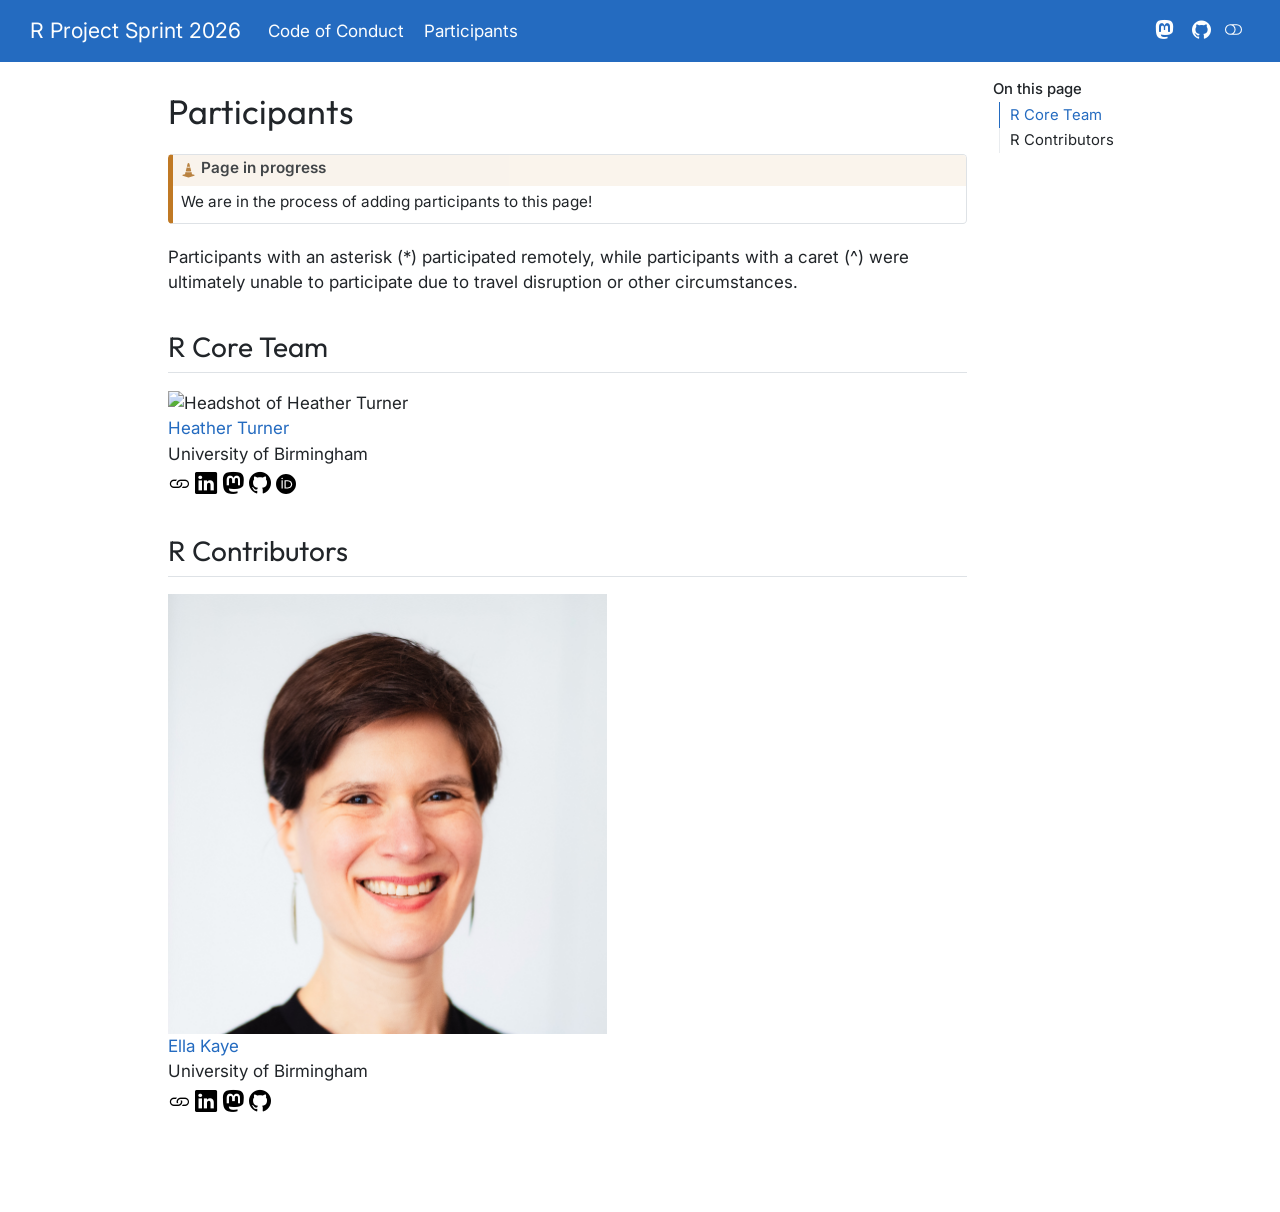
==== participants/index.html @ cece834f "Built site for gh-pages" ====
<!DOCTYPE html>
<html xmlns="http://www.w3.org/1999/xhtml" lang="en" xml:lang="en"><head>

<meta charset="utf-8">
<meta name="generator" content="quarto-1.10.18">

<meta name="viewport" content="width=device-width, initial-scale=1.0, user-scalable=yes">


<title>Participants – R Project Sprint 2026</title>
<style>
/* Default styles provided by pandoc.
** See https://pandoc.org/MANUAL.html#variables-for-html for config info.
*/
span.smallcaps{font-variant: small-caps;}
div.columns{display: flex; gap: 1.5em;}
div.column{flex: auto;}
@media screen {
div.columns{gap: min(4vw, 1.5em);}
div.column{overflow-x: auto;}
}
div.hanging-indent{margin-left: 1.5em; text-indent: -1.5em;}
ul.task-list{list-style: none;}
ul.task-list li input[type="checkbox"] {
  width: 0.8em;
  margin: 0 0.8em 0.2em -1em; /* quarto-specific, see https://github.com/quarto-dev/quarto-cli/issues/4556 */ 
  vertical-align: middle;
}
</style>


<script src="../site_libs/quarto-nav/quarto-nav.js"></script>
<script src="../site_libs/quarto-nav/headroom.min.js"></script>
<script src="../site_libs/clipboard/clipboard.min.js"></script>
<script src="../site_libs/quarto-search/autocomplete.umd.js"></script>
<script src="../site_libs/quarto-search/fuse.min.js"></script>
<script src="../site_libs/quarto-search/quarto-search.js"></script>
<meta name="quarto:offset" content="../">
<link href="../media/favicon.png" rel="icon" type="image/png">
<script src="../site_libs/quarto-html/quarto.js" type="module"></script>
<script src="../site_libs/quarto-html/tabsets/tabsets.js" type="module"></script>
<script src="../site_libs/quarto-html/popper.min.js"></script>
<script src="../site_libs/quarto-html/tippy.umd.min.js"></script>
<script src="../site_libs/quarto-html/anchor.min.js"></script>
<link href="../site_libs/quarto-html/tippy.css" rel="stylesheet">
<link href="../site_libs/quarto-html/quarto-syntax-highlighting-41452c927a43b12b7e59678aacb93f8e.css" rel="stylesheet" class="quarto-color-scheme" id="quarto-text-highlighting-styles">
<link href="../site_libs/quarto-html/quarto-syntax-highlighting-dark-03dca69276d74d969b05ab4f66a51229.css" rel="stylesheet" class="quarto-color-scheme quarto-color-alternate" id="quarto-text-highlighting-styles">
<link href="../site_libs/quarto-html/quarto-syntax-highlighting-41452c927a43b12b7e59678aacb93f8e.css" rel="stylesheet" class="quarto-color-scheme-extra" id="quarto-text-highlighting-styles">
<script src="../site_libs/bootstrap/bootstrap.min.js"></script>
<link href="../site_libs/bootstrap/bootstrap-icons.css" rel="stylesheet">
<link href="../site_libs/bootstrap/bootstrap-1305f83599ba23efdb2924b5f65ef647.min.css" rel="stylesheet" append-hash="true" class="quarto-color-scheme" id="quarto-bootstrap" data-mode="light">
<link href="../site_libs/bootstrap/bootstrap-dark-9a459e14b3c282727cee8b60e9d9afba.min.css" rel="stylesheet" append-hash="true" class="quarto-color-scheme quarto-color-alternate" id="quarto-bootstrap" data-mode="dark">
<link href="../site_libs/bootstrap/bootstrap-1305f83599ba23efdb2924b5f65ef647.min.css" rel="stylesheet" append-hash="true" class="quarto-color-scheme-extra" id="quarto-bootstrap" data-mode="light">
<link href="../site_libs/quarto-contrib/bootstrap-icons-1.13.1/bootstrap-icons.css" rel="stylesheet">
<script id="quarto-search-options" type="application/json">{
  "location": "navbar",
  "copy-button": false,
  "collapse-after": 3,
  "panel-placement": "end",
  "type": "overlay",
  "limit": 50,
  "keyboard-shortcut": [
    "f",
    "/",
    "s"
  ],
  "show-item-context": false,
  "language": {
    "search-no-results-text": "No results",
    "search-matching-documents-text": "matching documents",
    "search-copy-link-title": "Copy link to search",
    "search-hide-matches-text": "Hide additional matches",
    "search-more-match-text": "more match in this document",
    "search-more-matches-text": "more matches in this document",
    "search-clear-button-title": "Clear",
    "search-text-placeholder": "",
    "search-detached-cancel-button-title": "Cancel",
    "search-submit-button-title": "Submit",
    "search-label": "Search"
  }
}</script>


<link rel="stylesheet" href="../styles.css">
</head>

<body class="nav-fixed quarto-light"><script id="quarto-html-before-body" type="application/javascript">
    const toggleBodyColorMode = (bsSheetEl) => {
      const mode = bsSheetEl.getAttribute("data-mode");
      const bodyEl = window.document.querySelector("body");
      if (mode === "dark") {
        bodyEl.classList.add("quarto-dark");
        bodyEl.classList.remove("quarto-light");
      } else {
        bodyEl.classList.add("quarto-light");
        bodyEl.classList.remove("quarto-dark");
      }
    }
    const toggleBodyColorPrimary = () => {
      const bsSheetEl = window.document.querySelector("link#quarto-bootstrap:not([rel=disabled-stylesheet])");
      if (bsSheetEl) {
        toggleBodyColorMode(bsSheetEl);
      }
    }
    const setColorSchemeToggle = (alternate) => {
      const toggles = window.document.querySelectorAll('.quarto-color-scheme-toggle');
      for (let i=0; i < toggles.length; i++) {
        const toggle = toggles[i];
        if (toggle) {
          if (alternate) {
            toggle.classList.add("alternate");
          } else {
            toggle.classList.remove("alternate");
          }
        }
      }
    };
    const toggleColorMode = (alternate) => {
      // Switch the stylesheets
      const primaryStylesheets = window.document.querySelectorAll('link.quarto-color-scheme:not(.quarto-color-alternate)');
      const alternateStylesheets = window.document.querySelectorAll('link.quarto-color-scheme.quarto-color-alternate');
      manageTransitions('#quarto-margin-sidebar .nav-link', false);
      if (alternate) {
        // note: dark is layered on light, we don't disable primary!
        enableStylesheet(alternateStylesheets);
        for (const sheetNode of alternateStylesheets) {
          if (sheetNode.id === "quarto-bootstrap") {
            toggleBodyColorMode(sheetNode);
          }
        }
      } else {
        disableStylesheet(alternateStylesheets);
        enableStylesheet(primaryStylesheets)
        toggleBodyColorPrimary();
      }
      manageTransitions('#quarto-margin-sidebar .nav-link', true);
      // Switch the toggles
      setColorSchemeToggle(alternate)
      // Hack to workaround the fact that safari doesn't
      // properly recolor the scrollbar when toggling (#1455)
      if (navigator.userAgent.indexOf('Safari') > 0 && navigator.userAgent.indexOf('Chrome') == -1) {
        manageTransitions("body", false);
        window.scrollTo(0, 1);
        setTimeout(() => {
          window.scrollTo(0, 0);
          manageTransitions("body", true);
        }, 40);
      }
    }
    const disableStylesheet = (stylesheets) => {
      for (let i=0; i < stylesheets.length; i++) {
        const stylesheet = stylesheets[i];
        stylesheet.rel = 'disabled-stylesheet';
      }
    }
    const enableStylesheet = (stylesheets) => {
      for (let i=0; i < stylesheets.length; i++) {
        const stylesheet = stylesheets[i];
        if(stylesheet.rel !== 'stylesheet') { // for Chrome, which will still FOUC without this check
          stylesheet.rel = 'stylesheet';
        }
      }
    }
    const manageTransitions = (selector, allowTransitions) => {
      const els = window.document.querySelectorAll(selector);
      for (let i=0; i < els.length; i++) {
        const el = els[i];
        if (allowTransitions) {
          el.classList.remove('notransition');
        } else {
          el.classList.add('notransition');
        }
      }
    }
    const isFileUrl = () => {
      return window.location.protocol === 'file:';
    }
    const hasAlternateSentinel = () => {
      let styleSentinel = getColorSchemeSentinel();
      if (styleSentinel !== null) {
        return styleSentinel === "alternate";
      } else {
        return false;
      }
    }
    const setStyleSentinel = (alternate) => {
      const value = alternate ? "alternate" : "default";
      if (!isFileUrl()) {
        window.localStorage.setItem("quarto-color-scheme", value);
      } else {
        localAlternateSentinel = value;
      }
    }
    const getColorSchemeSentinel = () => {
      if (!isFileUrl()) {
        const storageValue = window.localStorage.getItem("quarto-color-scheme");
        return storageValue != null ? storageValue : localAlternateSentinel;
      } else {
        return localAlternateSentinel;
      }
    }
    const toggleGiscusIfUsed = (isAlternate, darkModeDefault) => {
      const baseTheme = document.querySelector('#giscus-base-theme')?.value ?? 'light';
      const alternateTheme = document.querySelector('#giscus-alt-theme')?.value ?? 'dark';
      let newTheme = '';
      if(authorPrefersDark) {
        newTheme = isAlternate ? baseTheme : alternateTheme;
      } else {
        newTheme = isAlternate ? alternateTheme : baseTheme;
      }
      const changeGiscusTheme = () => {
        // From: https://github.com/giscus/giscus/issues/336
        const sendMessage = (message) => {
          const iframe = document.querySelector('iframe.giscus-frame');
          if (!iframe) return;
          iframe.contentWindow.postMessage({ giscus: message }, 'https://giscus.app');
        }
        sendMessage({
          setConfig: {
            theme: newTheme
          }
        });
      }
      const isGiscussLoaded = window.document.querySelector('iframe.giscus-frame') !== null;
      if (isGiscussLoaded) {
        changeGiscusTheme();
      }
    };
    const authorPrefersDark = false;
    const darkModeDefault = authorPrefersDark;
      document.querySelector('link#quarto-text-highlighting-styles.quarto-color-scheme-extra').rel = 'disabled-stylesheet';
      document.querySelector('link#quarto-bootstrap.quarto-color-scheme-extra').rel = 'disabled-stylesheet';
    let localAlternateSentinel = darkModeDefault ? 'alternate' : 'default';
    // Dark / light mode switch
    window.quartoToggleColorScheme = () => {
      // Read the current dark / light value
      let toAlternate = !hasAlternateSentinel();
      toggleColorMode(toAlternate);
      setStyleSentinel(toAlternate);
      toggleGiscusIfUsed(toAlternate, darkModeDefault);
      window.dispatchEvent(new Event('resize'));
    };
    // Switch to dark mode if need be
    if (hasAlternateSentinel()) {
      toggleColorMode(true);
    } else {
      toggleColorMode(false);
    }
  </script>

<div id="quarto-search-results"></div>
  <header id="quarto-header" class="headroom fixed-top">
    <nav class="navbar navbar-expand-lg " data-bs-theme="dark">
      <div class="navbar-container container-fluid">
      <div class="navbar-brand-container mx-auto">
    <a class="navbar-brand" href="../index.html">
    <span class="navbar-title">R Project Sprint 2026</span>
    </a>
  </div>
            <div id="quarto-search" class="" title="Search"></div>
          <button class="navbar-toggler" type="button" data-bs-toggle="collapse" data-bs-target="#navbarCollapse" aria-controls="navbarCollapse" role="menu" aria-expanded="false" aria-label="Toggle navigation" onclick="if (window.quartoToggleHeadroom) { window.quartoToggleHeadroom(); }">
  <span class="navbar-toggler-icon"></span>
</button>
          <div class="collapse navbar-collapse" id="navbarCollapse">
            <ul class="navbar-nav navbar-nav-scroll me-auto">
  <li class="nav-item">
    <a class="nav-link" href="../code-of-conduct.html"> 
<span class="menu-text">Code of Conduct</span></a>
  </li>  
  <li class="nav-item">
    <a class="nav-link active" href="../participants/index.html" aria-current="page"> 
<span class="menu-text">Participants</span></a>
  </li>  
</ul>
            <ul class="navbar-nav navbar-nav-scroll ms-auto">
  <li class="nav-item compact">
    <a class="nav-link" href="https://mastodon.cloud/tags/RSprint2026"> <i class="bi bi-mastodon" role="img">
</i> 
<span class="menu-text"></span></a>
  </li>  
  <li class="nav-item compact">
    <a class="nav-link" href="https://github.com/r-devel/r-project-sprint-2026"> <i class="bi bi-github" role="img">
</i> 
<span class="menu-text"></span></a>
  </li>  
</ul>
          </div> <!-- /navcollapse -->
            <div class="quarto-navbar-tools">
  <a href="" class="quarto-color-scheme-toggle quarto-navigation-tool  px-1" onclick="window.quartoToggleColorScheme(); return false;" title="Toggle dark mode"><i class="bi"></i></a>
</div>
      </div> <!-- /container-fluid -->
    </nav>
</header>
<!-- content -->
<div id="quarto-content" class="quarto-container page-columns page-rows-contents page-layout-article page-navbar">
<!-- sidebar -->
<!-- margin-sidebar -->
    <div id="quarto-margin-sidebar" class="sidebar margin-sidebar">
        <nav id="TOC" role="doc-toc" class="toc-active">
    <h2 id="toc-title">On this page</h2>
   
  <ul>
  <li><a href="#r-core-team" id="toc-r-core-team" class="nav-link active" data-scroll-target="#r-core-team">R Core Team</a></li>
  <li><a href="#r-contributors" id="toc-r-contributors" class="nav-link" data-scroll-target="#r-contributors">R Contributors</a></li>
  </ul>
</nav>
    </div>
<!-- main -->
<main class="content" id="quarto-document-content">


<header id="title-block-header" class="quarto-title-block default">
<div class="quarto-title">
<h1 class="title">Participants</h1>
</div>



<div class="quarto-title-meta">

    
  
    
  </div>
  


</header>


<div class="callout callout-style-default callout-caution callout-titled">
<div class="callout-header d-flex align-content-center">
<div class="callout-icon-container">
<i class="callout-icon"></i>
</div>
<div class="callout-title-container flex-fill">
<span class="screen-reader-only">Caution</span>Page in progress
</div>
</div>
<div class="callout-body-container callout-body">
<p>We are in the process of adding participants to this page!</p>
</div>
</div>
<p>Participants with an asterisk (*) participated remotely, while participants with a caret (^) were ultimately unable to participate due to travel disruption or other circumstances.</p>
<section id="r-core-team" class="level2">
<h2 class="anchored" data-anchor-id="r-core-team">R Core Team</h2>
<div class="participant-gallery">
<div>
<p><img src="../media/heather_turner.jpg" alt="Headshot of Heather Turner" style="width:55%"> <br> <a href="https://warwick.ac.uk/heatherturner" target="_blank" style="text-decoration:none">Heather Turner</a> <br> University of Birmingham <br> <a href="https://warwick.ac.uk/heatherturner" target="_blank" style="text-decoration:none"><i class="bi-link " style="font-size: 1.3em;color: #000000;" role="img" aria-hidden="true"></i></a> <a href="https://www.linkedin.com/in/heathrturnr/" target="_blank" style="text-decoration:none"><i class="bi-linkedin " style="font-size: 1.3em;color: #000000;" role="img" aria-hidden="true"></i></a> <a href="https://fosstodon.org/@HeathrTurnr" target="_blank" style="text-decoration:none"><i class="bi-mastodon " style="font-size: 1.3em;color: #000000;" role="img" aria-hidden="true"></i></a> <a href="https://github.com/hturner" target="_blank" style="text-decoration:none"><i class="bi-github " style="font-size: 1.3em;color: #000000;" role="img" aria-hidden="true"></i></a> <a href="https://orcid.org/0000-0002-1256-3375" target="_blank" style="text-decoration:none"> <img src="../media/ORCID-iD_icon-bw-vector.svg" alt="Headshot of Heather Turner" style="height:20px; margin-bottom:5px"> </a></p>
</div>
</div>
</section>
<section id="r-contributors" class="level2">
<h2 class="anchored" data-anchor-id="r-contributors">R Contributors</h2>
<div class="participant-gallery">
<div>
<p><img src="../media/ella_kaye.jpeg" alt="Headshot of Ella Kaye" style="width:55%"> <br> <a href="https://ellakaye.co.uk" target="_blank" style="text-decoration:none">Ella Kaye</a> <br> University of Birmingham <br> <a href="https://ellakaye.co.uk" target="_blank" style="text-decoration:none"><i class="bi-link " style="font-size: 1.3em;color: #000000;" role="img" aria-hidden="true"></i></a> <a href="https://www.linkedin.com/in/EllaKaye/" target="_blank" style="text-decoration:none"><i class="bi-linkedin " style="font-size: 1.3em;color: #000000;" role="img" aria-hidden="true"></i></a> <a href="https://fosstodon.org/@ellakaye" target="_blank" style="text-decoration:none"><i class="bi-mastodon " style="font-size: 1.3em;color: #000000;" role="img" aria-hidden="true"></i></a> <a href="https://github.com/EllaKaye" target="_blank" style="text-decoration:none"><i class="bi-github " style="font-size: 1.3em;color: #000000;" role="img" aria-hidden="true"></i></a></p>
</div>
</div>


</section>

</main> <!-- /main -->
<script id="quarto-html-after-body" type="application/javascript">
  window.document.addEventListener("DOMContentLoaded", function (event) {
    // Ensure there is a toggle, if there isn't float one in the top right
    if (window.document.querySelector('.quarto-color-scheme-toggle') === null) {
      const a = window.document.createElement('a');
      a.classList.add('top-right');
      a.classList.add('quarto-color-scheme-toggle');
      a.href = "";
      a.onclick = function() { try { window.quartoToggleColorScheme(); } catch {} return false; };
      const i = window.document.createElement("i");
      i.classList.add('bi');
      a.appendChild(i);
      window.document.body.appendChild(a);
    }
    setColorSchemeToggle(hasAlternateSentinel())
    const icon = "";
    const anchorJS = new window.AnchorJS();
    anchorJS.options = {
      placement: 'right',
      icon: icon
    };
    anchorJS.add('.anchored');
    const isCodeAnnotation = (el) => {
      for (const clz of el.classList) {
        if (clz.startsWith('code-annotation-')) {                     
          return true;
        }
      }
      return false;
    }
    const onCopySuccess = function(e) {
      // button target
      const button = e.trigger;
      // don't keep focus
      button.blur();
      // flash "checked"
      button.classList.add('code-copy-button-checked');
      var currentTitle = button.getAttribute("title");
      button.setAttribute("title", "Copied!");
      let tooltip;
      if (window.bootstrap) {
        button.setAttribute("data-bs-toggle", "tooltip");
        button.setAttribute("data-bs-placement", "left");
        button.setAttribute("data-bs-title", "Copied!");
        tooltip = new bootstrap.Tooltip(button, 
          { trigger: "manual", 
            customClass: "code-copy-button-tooltip",
            offset: [0, -8]});
        tooltip.show();    
      }
      setTimeout(function() {
        if (tooltip) {
          tooltip.hide();
          button.removeAttribute("data-bs-title");
          button.removeAttribute("data-bs-toggle");
          button.removeAttribute("data-bs-placement");
        }
        button.setAttribute("title", currentTitle);
        button.classList.remove('code-copy-button-checked');
      }, 1000);
      // clear code selection
      e.clearSelection();
    }
    const getTextToCopy = function(trigger) {
      const outerScaffold = trigger.parentElement.cloneNode(true);
      const codeEl = outerScaffold.querySelector('code');
      for (const childEl of codeEl.children) {
        if (isCodeAnnotation(childEl)) {
          childEl.remove();
        }
      }
      return codeEl.innerText;
    }
    const clipboard = new window.ClipboardJS('.code-copy-button:not([data-in-quarto-modal])', {
      text: getTextToCopy
    });
    clipboard.on('success', onCopySuccess);
    if (window.document.getElementById('quarto-embedded-source-code-modal')) {
      const clipboardModal = new window.ClipboardJS('.code-copy-button[data-in-quarto-modal]', {
        text: getTextToCopy,
        container: window.document.getElementById('quarto-embedded-source-code-modal')
      });
      clipboardModal.on('success', onCopySuccess);
    }
      var localhostRegex = new RegExp(/^(?:http|https):\/\/localhost\:?[0-9]*\//);
      var mailtoRegex = new RegExp(/^mailto:/);
        var filterRegex = new RegExp("https:\/\/contributor\.r-project\.org\/r-project-sprint-2026");
      var isInternal = (href) => {
          return filterRegex.test(href) || localhostRegex.test(href) || mailtoRegex.test(href);
      }
      // Inspect non-navigation links and adorn them if external
     var links = window.document.querySelectorAll('a[href]:not(.nav-link):not(.navbar-brand):not(.toc-action):not(.sidebar-link):not(.sidebar-item-toggle):not(.pagination-link):not(.no-external):not([aria-hidden]):not(.dropdown-item):not(.quarto-navigation-tool):not(.about-link)');
      for (var i=0; i<links.length; i++) {
        const link = links[i];
        if (!isInternal(link.href)) {
          // undo the damage that might have been done by quarto-nav.js in the case of
          // links that we want to consider external
          if (link.dataset.originalHref !== undefined) {
            link.href = link.dataset.originalHref;
          }
            // target, if specified
            link.setAttribute("target", "_blank");
            if (link.getAttribute("rel") === null) {
              link.setAttribute("rel", "noopener");
            }
        }
      }
    function tippyHover(el, contentFn, onTriggerFn, onUntriggerFn) {
      const config = {
        allowHTML: true,
        maxWidth: 500,
        delay: 100,
        arrow: false,
        appendTo: function(el) {
            return el.parentElement;
        },
        interactive: true,
        interactiveBorder: 10,
        theme: 'quarto',
        placement: 'bottom-start',
      };
      if (contentFn) {
        config.content = contentFn;
      }
      if (onTriggerFn) {
        config.onTrigger = onTriggerFn;
      }
      if (onUntriggerFn) {
        config.onUntrigger = onUntriggerFn;
      }
      window.tippy(el, config); 
    }
    const noterefs = window.document.querySelectorAll('a[role="doc-noteref"]');
    for (var i=0; i<noterefs.length; i++) {
      const ref = noterefs[i];
      tippyHover(ref, function() {
        // use id or data attribute instead here
        let href = ref.getAttribute('data-footnote-href') || ref.getAttribute('href');
        try { href = new URL(href).hash; } catch {}
        const id = href.replace(/^#\/?/, "");
        const note = window.document.getElementById(id);
        if (note) {
          return note.innerHTML;
        } else {
          return "";
        }
      });
    }
    const xrefs = window.document.querySelectorAll('a.quarto-xref');
    const processXRef = (id, note) => {
      // Strip column container classes
      const stripColumnClz = (el) => {
        el.classList.remove("page-full", "page-columns");
        if (el.children) {
          for (const child of el.children) {
            stripColumnClz(child);
          }
        }
      }
      stripColumnClz(note)
      if (id === null || id.startsWith('sec-')) {
        // Special case sections, only their first couple elements
        const container = document.createElement("div");
        if (note.children && note.children.length > 2) {
          container.appendChild(note.children[0].cloneNode(true));
          for (let i = 1; i < note.children.length; i++) {
            const child = note.children[i];
            if (child.tagName === "P" && child.innerText === "") {
              continue;
            } else {
              container.appendChild(child.cloneNode(true));
              break;
            }
          }
          if (window.Quarto?.typesetMath) {
            window.Quarto.typesetMath(container);
          }
          return container.innerHTML
        } else {
          if (window.Quarto?.typesetMath) {
            window.Quarto.typesetMath(note);
          }
          return note.innerHTML;
        }
      } else {
        // Remove any anchor links if they are present
        const anchorLink = note.querySelector('a.anchorjs-link');
        if (anchorLink) {
          anchorLink.remove();
        }
        if (window.Quarto?.typesetMath) {
          window.Quarto.typesetMath(note);
        }
        if (note.classList.contains("callout")) {
          return note.outerHTML;
        } else {
          return note.innerHTML;
        }
      }
    }
    for (var i=0; i<xrefs.length; i++) {
      const xref = xrefs[i];
      tippyHover(xref, undefined, function(instance) {
        instance.disable();
        let url = xref.getAttribute('href');
        let hash = undefined; 
        if (url.startsWith('#')) {
          hash = url;
        } else {
          try { hash = new URL(url).hash; } catch {}
        }
        if (hash) {
          const id = hash.replace(/^#\/?/, "");
          const note = window.document.getElementById(id);
          if (note !== null) {
            try {
              const html = processXRef(id, note.cloneNode(true));
              instance.setContent(html);
            } finally {
              instance.enable();
              instance.show();
            }
          } else {
            // See if we can fetch this
            fetch(url.split('#')[0])
            .then(res => res.text())
            .then(html => {
              const parser = new DOMParser();
              const htmlDoc = parser.parseFromString(html, "text/html");
              const note = htmlDoc.getElementById(id);
              if (note !== null) {
                const html = processXRef(id, note);
                instance.setContent(html);
              } 
            }).finally(() => {
              instance.enable();
              instance.show();
            });
          }
        } else {
          // See if we can fetch a full url (with no hash to target)
          // This is a special case and we should probably do some content thinning / targeting
          fetch(url)
          .then(res => res.text())
          .then(html => {
            const parser = new DOMParser();
            const htmlDoc = parser.parseFromString(html, "text/html");
            const note = htmlDoc.querySelector('main.content');
            if (note !== null) {
              // This should only happen for chapter cross references
              // (since there is no id in the URL)
              // remove the first header
              if (note.children.length > 0 && note.children[0].tagName === "HEADER") {
                note.children[0].remove();
              }
              const html = processXRef(null, note);
              instance.setContent(html);
            } 
          }).finally(() => {
            instance.enable();
            instance.show();
          });
        }
      }, function(instance) {
      });
    }
        let selectedAnnoteEl;
        const selectorForAnnotation = ( cell, annotation) => {
          let cellAttr = 'data-code-cell="' + cell + '"';
          let lineAttr = 'data-code-annotation="' +  annotation + '"';
          const selector = 'span[' + cellAttr + '][' + lineAttr + ']';
          return selector;
        }
        const selectCodeLines = (annoteEl) => {
          const doc = window.document;
          const targetCell = annoteEl.getAttribute("data-target-cell");
          const targetAnnotation = annoteEl.getAttribute("data-target-annotation");
          const annoteSpan = window.document.querySelector(selectorForAnnotation(targetCell, targetAnnotation));
          const lines = annoteSpan.getAttribute("data-code-lines").split(",");
          const lineIds = lines.map((line) => {
            return targetCell + "-" + line;
          })
          let top = null;
          let height = null;
          let parent = null;
          if (lineIds.length > 0) {
              //compute the position of the single el (top and bottom and make a div)
              const el = window.document.getElementById(lineIds[0]);
              top = el.offsetTop;
              height = el.offsetHeight;
              parent = el.parentElement.parentElement;
            if (lineIds.length > 1) {
              const lastEl = window.document.getElementById(lineIds[lineIds.length - 1]);
              const bottom = lastEl.offsetTop + lastEl.offsetHeight;
              height = bottom - top;
            }
            if (top !== null && height !== null && parent !== null) {
              // cook up a div (if necessary) and position it 
              let div = window.document.getElementById("code-annotation-line-highlight");
              if (div === null) {
                div = window.document.createElement("div");
                div.setAttribute("id", "code-annotation-line-highlight");
                div.style.position = 'absolute';
                parent.appendChild(div);
              }
              div.style.top = top - 2 + "px";
              div.style.height = height + 4 + "px";
              div.style.left = 0;
              let gutterDiv = window.document.getElementById("code-annotation-line-highlight-gutter");
              if (gutterDiv === null) {
                gutterDiv = window.document.createElement("div");
                gutterDiv.setAttribute("id", "code-annotation-line-highlight-gutter");
                gutterDiv.style.position = 'absolute';
                const codeCell = window.document.getElementById(targetCell);
                const gutter = codeCell.querySelector('.code-annotation-gutter');
                gutter.appendChild(gutterDiv);
              }
              gutterDiv.style.top = top - 2 + "px";
              gutterDiv.style.height = height + 4 + "px";
            }
            selectedAnnoteEl = annoteEl;
          }
        };
        const unselectCodeLines = () => {
          const elementsIds = ["code-annotation-line-highlight", "code-annotation-line-highlight-gutter"];
          elementsIds.forEach((elId) => {
            const div = window.document.getElementById(elId);
            if (div) {
              div.remove();
            }
          });
          selectedAnnoteEl = undefined;
        };
          // Handle positioning of the toggle
      window.addEventListener(
        "resize",
        throttle(() => {
          elRect = undefined;
          if (selectedAnnoteEl) {
            selectCodeLines(selectedAnnoteEl);
          }
        }, 10)
      );
      function throttle(fn, ms) {
      let throttle = false;
      let timer;
        return (...args) => {
          if(!throttle) { // first call gets through
              fn.apply(this, args);
              throttle = true;
          } else { // all the others get throttled
              if(timer) clearTimeout(timer); // cancel #2
              timer = setTimeout(() => {
                fn.apply(this, args);
                timer = throttle = false;
              }, ms);
          }
        };
      }
        // Attach click handler to the DT
        const annoteDls = window.document.querySelectorAll('dt[data-target-cell]');
        for (const annoteDlNode of annoteDls) {
          annoteDlNode.addEventListener('click', (event) => {
            const clickedEl = event.target;
            if (clickedEl !== selectedAnnoteEl) {
              unselectCodeLines();
              const activeEl = window.document.querySelector('dt[data-target-cell].code-annotation-active');
              if (activeEl) {
                activeEl.classList.remove('code-annotation-active');
              }
              selectCodeLines(clickedEl);
              clickedEl.classList.add('code-annotation-active');
            } else {
              // Unselect the line
              unselectCodeLines();
              clickedEl.classList.remove('code-annotation-active');
            }
          });
        }
    const findCites = (el) => {
      const parentEl = el.parentElement;
      if (parentEl) {
        const cites = parentEl.dataset.cites;
        if (cites) {
          return {
            el,
            cites: cites.split(' ')
          };
        } else {
          return findCites(el.parentElement)
        }
      } else {
        return undefined;
      }
    };
    var bibliorefs = window.document.querySelectorAll('a[role="doc-biblioref"]');
    for (var i=0; i<bibliorefs.length; i++) {
      const ref = bibliorefs[i];
      const citeInfo = findCites(ref);
      if (citeInfo) {
        tippyHover(citeInfo.el, function() {
          var popup = window.document.createElement('div');
          citeInfo.cites.forEach(function(cite) {
            var citeDiv = window.document.createElement('div');
            citeDiv.classList.add('hanging-indent');
            citeDiv.classList.add('csl-entry');
            var biblioDiv = window.document.getElementById('ref-' + cite);
            if (biblioDiv) {
              citeDiv.innerHTML = biblioDiv.innerHTML;
            }
            popup.appendChild(citeDiv);
          });
          return popup.innerHTML;
        });
      }
    }
  });
  </script>
</div> <!-- /content -->




</body></html>
---- site_libs/quarto-html/quarto-syntax-highlighting-41452c927a43b12b7e59678aacb93f8e.css ----
/* quarto syntax highlight colors */
:root {
  --quarto-hl-ot-color: #003B4F;
  --quarto-hl-at-color: #657422;
  --quarto-hl-ss-color: #20794D;
  --quarto-hl-an-color: #5E5E5E;
  --quarto-hl-fu-color: #4758AB;
  --quarto-hl-st-color: #20794D;
  --quarto-hl-cf-color: #003B4F;
  --quarto-hl-op-color: #5E5E5E;
  --quarto-hl-er-color: #AD0000;
  --quarto-hl-bn-color: #AD0000;
  --quarto-hl-al-color: #AD0000;
  --quarto-hl-va-color: #111111;
  --quarto-hl-bu-color: inherit;
  --quarto-hl-ex-color: inherit;
  --quarto-hl-pp-color: #AD0000;
  --quarto-hl-in-color: #5E5E5E;
  --quarto-hl-vs-color: #20794D;
  --quarto-hl-wa-color: #5E5E5E;
  --quarto-hl-do-color: #5E5E5E;
  --quarto-hl-im-color: #00769E;
  --quarto-hl-ch-color: #20794D;
  --quarto-hl-dt-color: #AD0000;
  --quarto-hl-fl-color: #AD0000;
  --quarto-hl-co-color: #5E5E5E;
  --quarto-hl-cv-color: #5E5E5E;
  --quarto-hl-cn-color: #8f5902;
  --quarto-hl-sc-color: #5E5E5E;
  --quarto-hl-dv-color: #AD0000;
  --quarto-hl-kw-color: #003B4F;
}

/* other quarto variables */
:root {
  --quarto-font-monospace: Fira Mono;
}

/* syntax highlight based on Pandoc's rules */
pre > code.sourceCode > span {
  color: #003B4F;
}

code.sourceCode > span {
  color: #003B4F;
}

div.sourceCode,
div.sourceCode pre.sourceCode {
  color: #003B4F;
}

/* Normal */
code span {
  color: #003B4F;
}

/* Alert */
code span.al {
  color: #AD0000;
  font-style: inherit;
}

/* Annotation */
code span.an {
  color: #5E5E5E;
  font-style: inherit;
}

/* Attribute */
code span.at {
  color: #657422;
  font-style: inherit;
}

/* BaseN */
code span.bn {
  color: #AD0000;
  font-style: inherit;
}

/* BuiltIn */
code span.bu {
  font-style: inherit;
}

/* ControlFlow */
code span.cf {
  color: #003B4F;
  font-weight: bold;
  font-style: inherit;
}

/* Char */
code span.ch {
  color: #20794D;
  font-style: inherit;
}

/* Constant */
code span.cn {
  color: #8f5902;
  font-style: inherit;
}

/* Comment */
code span.co {
  color: #5E5E5E;
  font-style: inherit;
}

/* CommentVar */
code span.cv {
  color: #5E5E5E;
  font-style: italic;
}

/* Documentation */
code span.do {
  color: #5E5E5E;
  font-style: italic;
}

/* DataType */
code span.dt {
  color: #AD0000;
  font-style: inherit;
}

/* DecVal */
code span.dv {
  color: #AD0000;
  font-style: inherit;
}

/* Error */
code span.er {
  color: #AD0000;
  font-style: inherit;
}

/* Extension */
code span.ex {
  font-style: inherit;
}

/* Float */
code span.fl {
  color: #AD0000;
  font-style: inherit;
}

/* Function */
code span.fu {
  color: #4758AB;
  font-style: inherit;
}

/* Import */
code span.im {
  color: #00769E;
  font-style: inherit;
}

/* Information */
code span.in {
  color: #5E5E5E;
  font-style: inherit;
}

/* Keyword */
code span.kw {
  color: #003B4F;
  font-weight: bold;
  font-style: inherit;
}

/* Operator */
code span.op {
  color: #5E5E5E;
  font-style: inherit;
}

/* Other */
code span.ot {
  color: #003B4F;
  font-style: inherit;
}

/* Preprocessor */
code span.pp {
  color: #AD0000;
  font-style: inherit;
}

/* SpecialChar */
code span.sc {
  color: #5E5E5E;
  font-style: inherit;
}

/* SpecialString */
code span.ss {
  color: #20794D;
  font-style: inherit;
}

/* String */
code span.st {
  color: #20794D;
  font-style: inherit;
}

/* Variable */
code span.va {
  color: #111111;
  font-style: inherit;
}

/* VerbatimString */
code span.vs {
  color: #20794D;
  font-style: inherit;
}

/* Warning */
code span.wa {
  color: #5E5E5E;
  font-style: italic;
}

.prevent-inlining {
  content: "</";
}

/*# sourceMappingURL=ebffa8ba044188445a6dafc401e22b5e.css.map */
---- site_libs/quarto-html/quarto-syntax-highlighting-dark-03dca69276d74d969b05ab4f66a51229.css ----
/* quarto syntax highlight colors */
:root {
  --quarto-hl-al-color: #f07178;
  --quarto-hl-an-color: #d4d0ab;
  --quarto-hl-at-color: #00e0e0;
  --quarto-hl-bn-color: #d4d0ab;
  --quarto-hl-bu-color: #abe338;
  --quarto-hl-ch-color: #abe338;
  --quarto-hl-co-color: #f8f8f2;
  --quarto-hl-cv-color: #ffd700;
  --quarto-hl-cn-color: #ffd700;
  --quarto-hl-cf-color: #ffa07a;
  --quarto-hl-dt-color: #ffa07a;
  --quarto-hl-dv-color: #d4d0ab;
  --quarto-hl-do-color: #f8f8f2;
  --quarto-hl-er-color: #f07178;
  --quarto-hl-ex-color: #00e0e0;
  --quarto-hl-fl-color: #d4d0ab;
  --quarto-hl-fu-color: #ffa07a;
  --quarto-hl-im-color: #abe338;
  --quarto-hl-in-color: #d4d0ab;
  --quarto-hl-kw-color: #ffa07a;
  --quarto-hl-op-color: #ffa07a;
  --quarto-hl-ot-color: #00e0e0;
  --quarto-hl-pp-color: #dcc6e0;
  --quarto-hl-re-color: #00e0e0;
  --quarto-hl-sc-color: #abe338;
  --quarto-hl-ss-color: #abe338;
  --quarto-hl-st-color: #abe338;
  --quarto-hl-va-color: #00e0e0;
  --quarto-hl-vs-color: #abe338;
  --quarto-hl-wa-color: #dcc6e0;
}

/* other quarto variables */
:root {
  --quarto-font-monospace: Fira Mono;
}

/* syntax highlight based on Pandoc's rules */
pre > code.sourceCode > span {
  color: #f8f8f2;
}

code.sourceCode > span {
  color: #f8f8f2;
}

div.sourceCode,
div.sourceCode pre.sourceCode {
  color: #f8f8f2;
}

/* Normal */
code span {
  color: #f8f8f2;
}

/* Alert */
code span.al {
  color: #f07178;
}

/* Annotation */
code span.an {
  color: #d4d0ab;
}

/* Attribute */
code span.at {
  color: #00e0e0;
}

/* BaseN */
code span.bn {
  color: #d4d0ab;
}

/* BuiltIn */
code span.bu {
  color: #abe338;
}

/* ControlFlow */
code span.cf {
  font-weight: bold;
  color: #ffa07a;
}

/* Char */
code span.ch {
  color: #abe338;
}

/* Constant */
code span.cn {
  color: #ffd700;
}

/* Comment */
code span.co {
  font-style: italic;
  color: #f8f8f2;
}

/* CommentVar */
code span.cv {
  color: #ffd700;
}

/* Documentation */
code span.do {
  color: #f8f8f2;
}

/* DataType */
code span.dt {
  color: #ffa07a;
}

/* DecVal */
code span.dv {
  color: #d4d0ab;
}

/* Error */
code span.er {
  color: #f07178;
  text-decoration: underline;
}

/* Extension */
code span.ex {
  font-weight: bold;
  color: #00e0e0;
}

/* Float */
code span.fl {
  color: #d4d0ab;
}

/* Function */
code span.fu {
  color: #ffa07a;
}

/* Import */
code span.im {
  color: #abe338;
}

/* Information */
code span.in {
  color: #d4d0ab;
}

/* Keyword */
code span.kw {
  font-weight: bold;
  color: #ffa07a;
}

/* Operator */
code span.op {
  color: #ffa07a;
}

/* Other */
code span.ot {
  color: #00e0e0;
}

/* Preprocessor */
code span.pp {
  color: #dcc6e0;
}

/* RegionMarker */
code span.re {
  background-color: #f8f8f2;
  color: #00e0e0;
}

/* SpecialChar */
code span.sc {
  color: #abe338;
}

/* SpecialString */
code span.ss {
  color: #abe338;
}

/* String */
code span.st {
  color: #abe338;
}

/* Variable */
code span.va {
  color: #00e0e0;
}

/* VerbatimString */
code span.vs {
  color: #abe338;
}

/* Warning */
code span.wa {
  color: #dcc6e0;
}

.prevent-inlining {
  content: "</";
}

/*# sourceMappingURL=2cb793943c18b2a67365e138b0c87348.css.map */
---- site_libs/quarto-html/quarto-syntax-highlighting-41452c927a43b12b7e59678aacb93f8e.css ----
/* quarto syntax highlight colors */
:root {
  --quarto-hl-ot-color: #003B4F;
  --quarto-hl-at-color: #657422;
  --quarto-hl-ss-color: #20794D;
  --quarto-hl-an-color: #5E5E5E;
  --quarto-hl-fu-color: #4758AB;
  --quarto-hl-st-color: #20794D;
  --quarto-hl-cf-color: #003B4F;
  --quarto-hl-op-color: #5E5E5E;
  --quarto-hl-er-color: #AD0000;
  --quarto-hl-bn-color: #AD0000;
  --quarto-hl-al-color: #AD0000;
  --quarto-hl-va-color: #111111;
  --quarto-hl-bu-color: inherit;
  --quarto-hl-ex-color: inherit;
  --quarto-hl-pp-color: #AD0000;
  --quarto-hl-in-color: #5E5E5E;
  --quarto-hl-vs-color: #20794D;
  --quarto-hl-wa-color: #5E5E5E;
  --quarto-hl-do-color: #5E5E5E;
  --quarto-hl-im-color: #00769E;
  --quarto-hl-ch-color: #20794D;
  --quarto-hl-dt-color: #AD0000;
  --quarto-hl-fl-color: #AD0000;
  --quarto-hl-co-color: #5E5E5E;
  --quarto-hl-cv-color: #5E5E5E;
  --quarto-hl-cn-color: #8f5902;
  --quarto-hl-sc-color: #5E5E5E;
  --quarto-hl-dv-color: #AD0000;
  --quarto-hl-kw-color: #003B4F;
}

/* other quarto variables */
:root {
  --quarto-font-monospace: Fira Mono;
}

/* syntax highlight based on Pandoc's rules */
pre > code.sourceCode > span {
  color: #003B4F;
}

code.sourceCode > span {
  color: #003B4F;
}

div.sourceCode,
div.sourceCode pre.sourceCode {
  color: #003B4F;
}

/* Normal */
code span {
  color: #003B4F;
}

/* Alert */
code span.al {
  color: #AD0000;
  font-style: inherit;
}

/* Annotation */
code span.an {
  color: #5E5E5E;
  font-style: inherit;
}

/* Attribute */
code span.at {
  color: #657422;
  font-style: inherit;
}

/* BaseN */
code span.bn {
  color: #AD0000;
  font-style: inherit;
}

/* BuiltIn */
code span.bu {
  font-style: inherit;
}

/* ControlFlow */
code span.cf {
  color: #003B4F;
  font-weight: bold;
  font-style: inherit;
}

/* Char */
code span.ch {
  color: #20794D;
  font-style: inherit;
}

/* Constant */
code span.cn {
  color: #8f5902;
  font-style: inherit;
}

/* Comment */
code span.co {
  color: #5E5E5E;
  font-style: inherit;
}

/* CommentVar */
code span.cv {
  color: #5E5E5E;
  font-style: italic;
}

/* Documentation */
code span.do {
  color: #5E5E5E;
  font-style: italic;
}

/* DataType */
code span.dt {
  color: #AD0000;
  font-style: inherit;
}

/* DecVal */
code span.dv {
  color: #AD0000;
  font-style: inherit;
}

/* Error */
code span.er {
  color: #AD0000;
  font-style: inherit;
}

/* Extension */
code span.ex {
  font-style: inherit;
}

/* Float */
code span.fl {
  color: #AD0000;
  font-style: inherit;
}

/* Function */
code span.fu {
  color: #4758AB;
  font-style: inherit;
}

/* Import */
code span.im {
  color: #00769E;
  font-style: inherit;
}

/* Information */
code span.in {
  color: #5E5E5E;
  font-style: inherit;
}

/* Keyword */
code span.kw {
  color: #003B4F;
  font-weight: bold;
  font-style: inherit;
}

/* Operator */
code span.op {
  color: #5E5E5E;
  font-style: inherit;
}

/* Other */
code span.ot {
  color: #003B4F;
  font-style: inherit;
}

/* Preprocessor */
code span.pp {
  color: #AD0000;
  font-style: inherit;
}

/* SpecialChar */
code span.sc {
  color: #5E5E5E;
  font-style: inherit;
}

/* SpecialString */
code span.ss {
  color: #20794D;
  font-style: inherit;
}

/* String */
code span.st {
  color: #20794D;
  font-style: inherit;
}

/* Variable */
code span.va {
  color: #111111;
  font-style: inherit;
}

/* VerbatimString */
code span.vs {
  color: #20794D;
  font-style: inherit;
}

/* Warning */
code span.wa {
  color: #5E5E5E;
  font-style: italic;
}

.prevent-inlining {
  content: "</";
}

/*# sourceMappingURL=ebffa8ba044188445a6dafc401e22b5e.css.map */
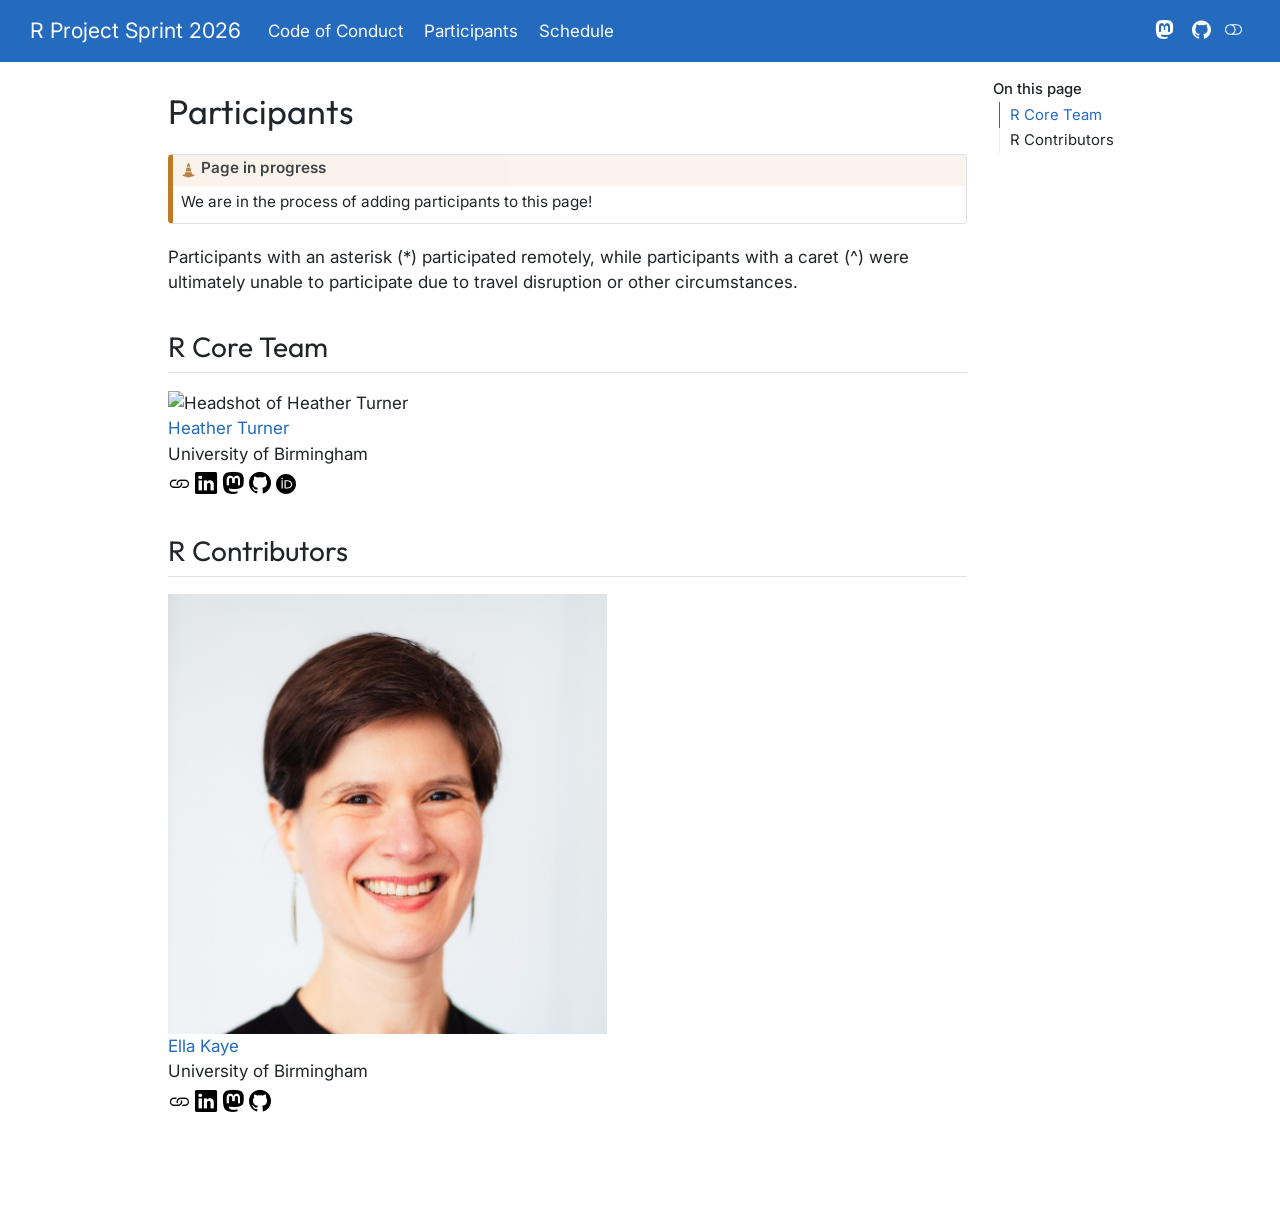
==== commit 5398db94: "Built site for gh-pages" ====
--- a/participants/index.html
+++ b/participants/index.html
@@ -271,6 +271,10 @@
     <a class="nav-link active" href="../participants/index.html" aria-current="page"> 
 <span class="menu-text">Participants</span></a>
   </li>  
+  <li class="nav-item">
+    <a class="nav-link" href="../schedule.html"> 
+<span class="menu-text">Schedule</span></a>
+  </li>  
 </ul>
             <ul class="navbar-nav navbar-nav-scroll ms-auto">
   <li class="nav-item compact">
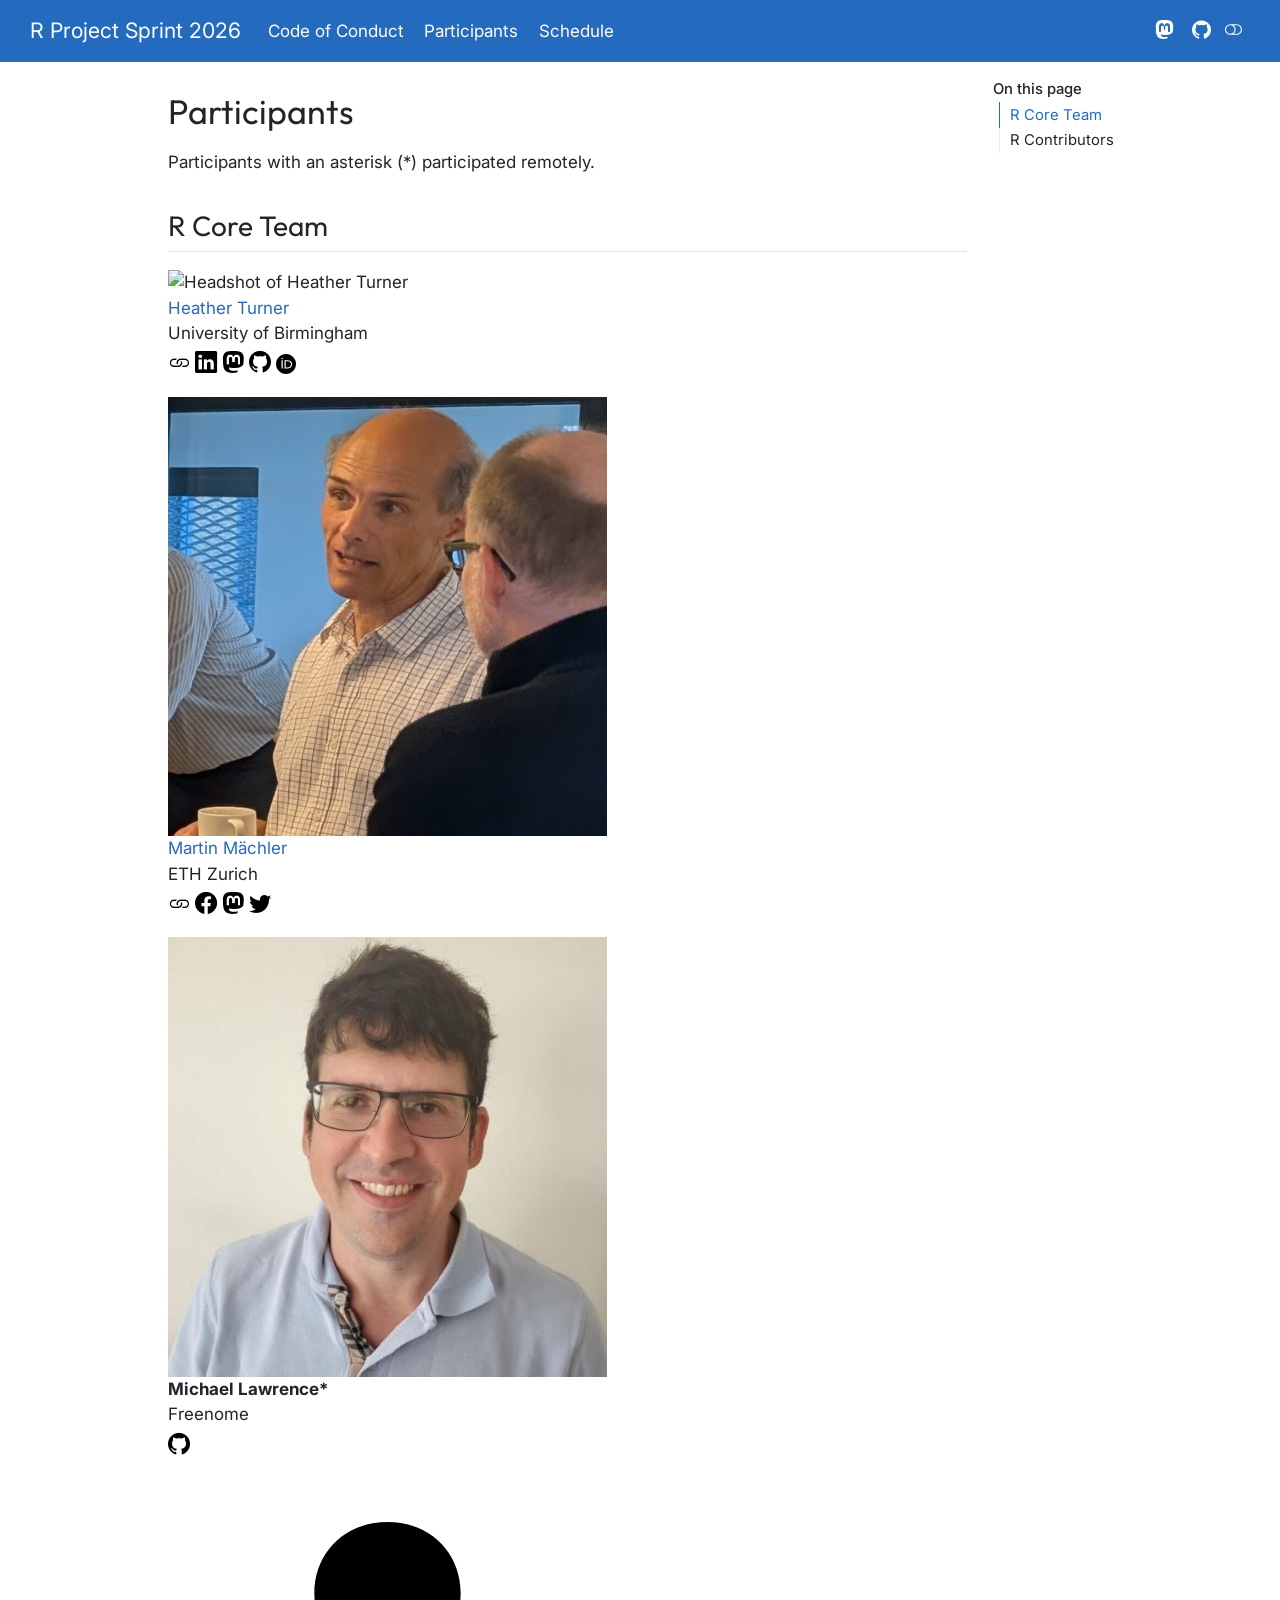
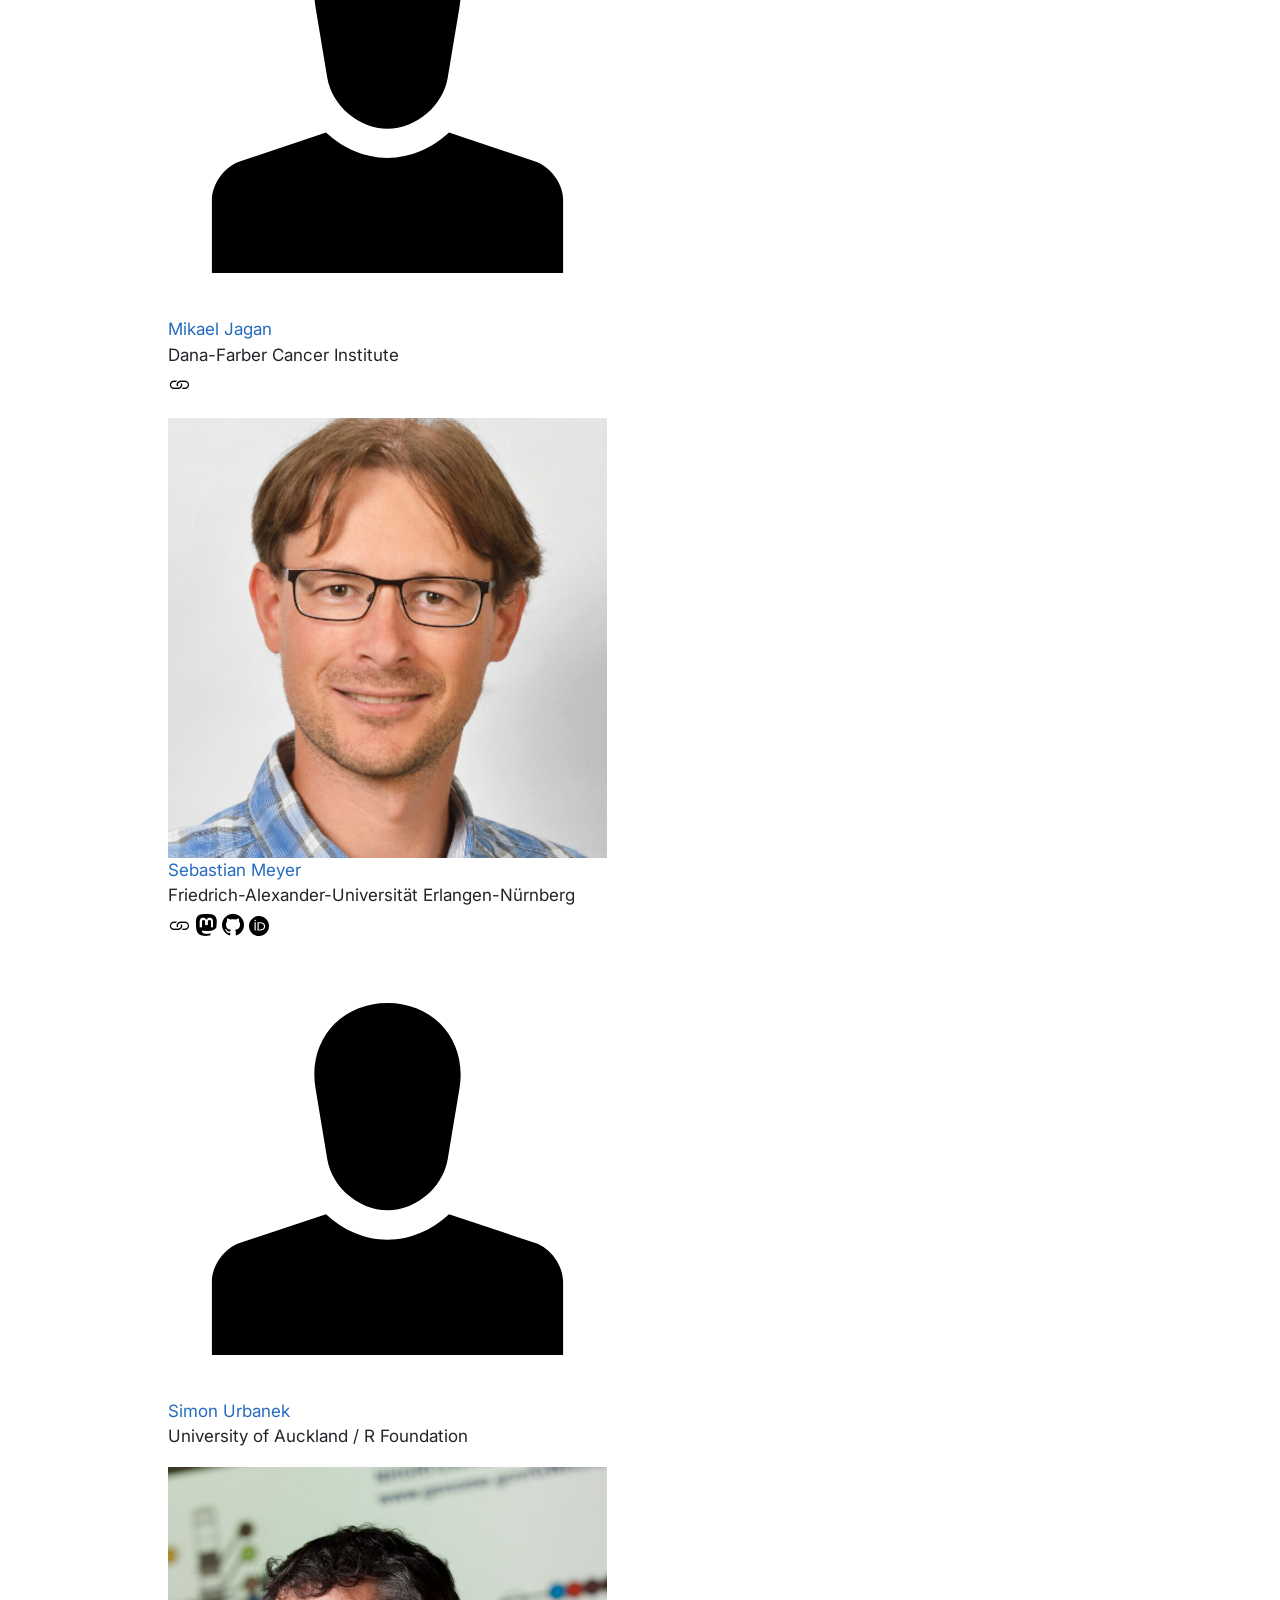
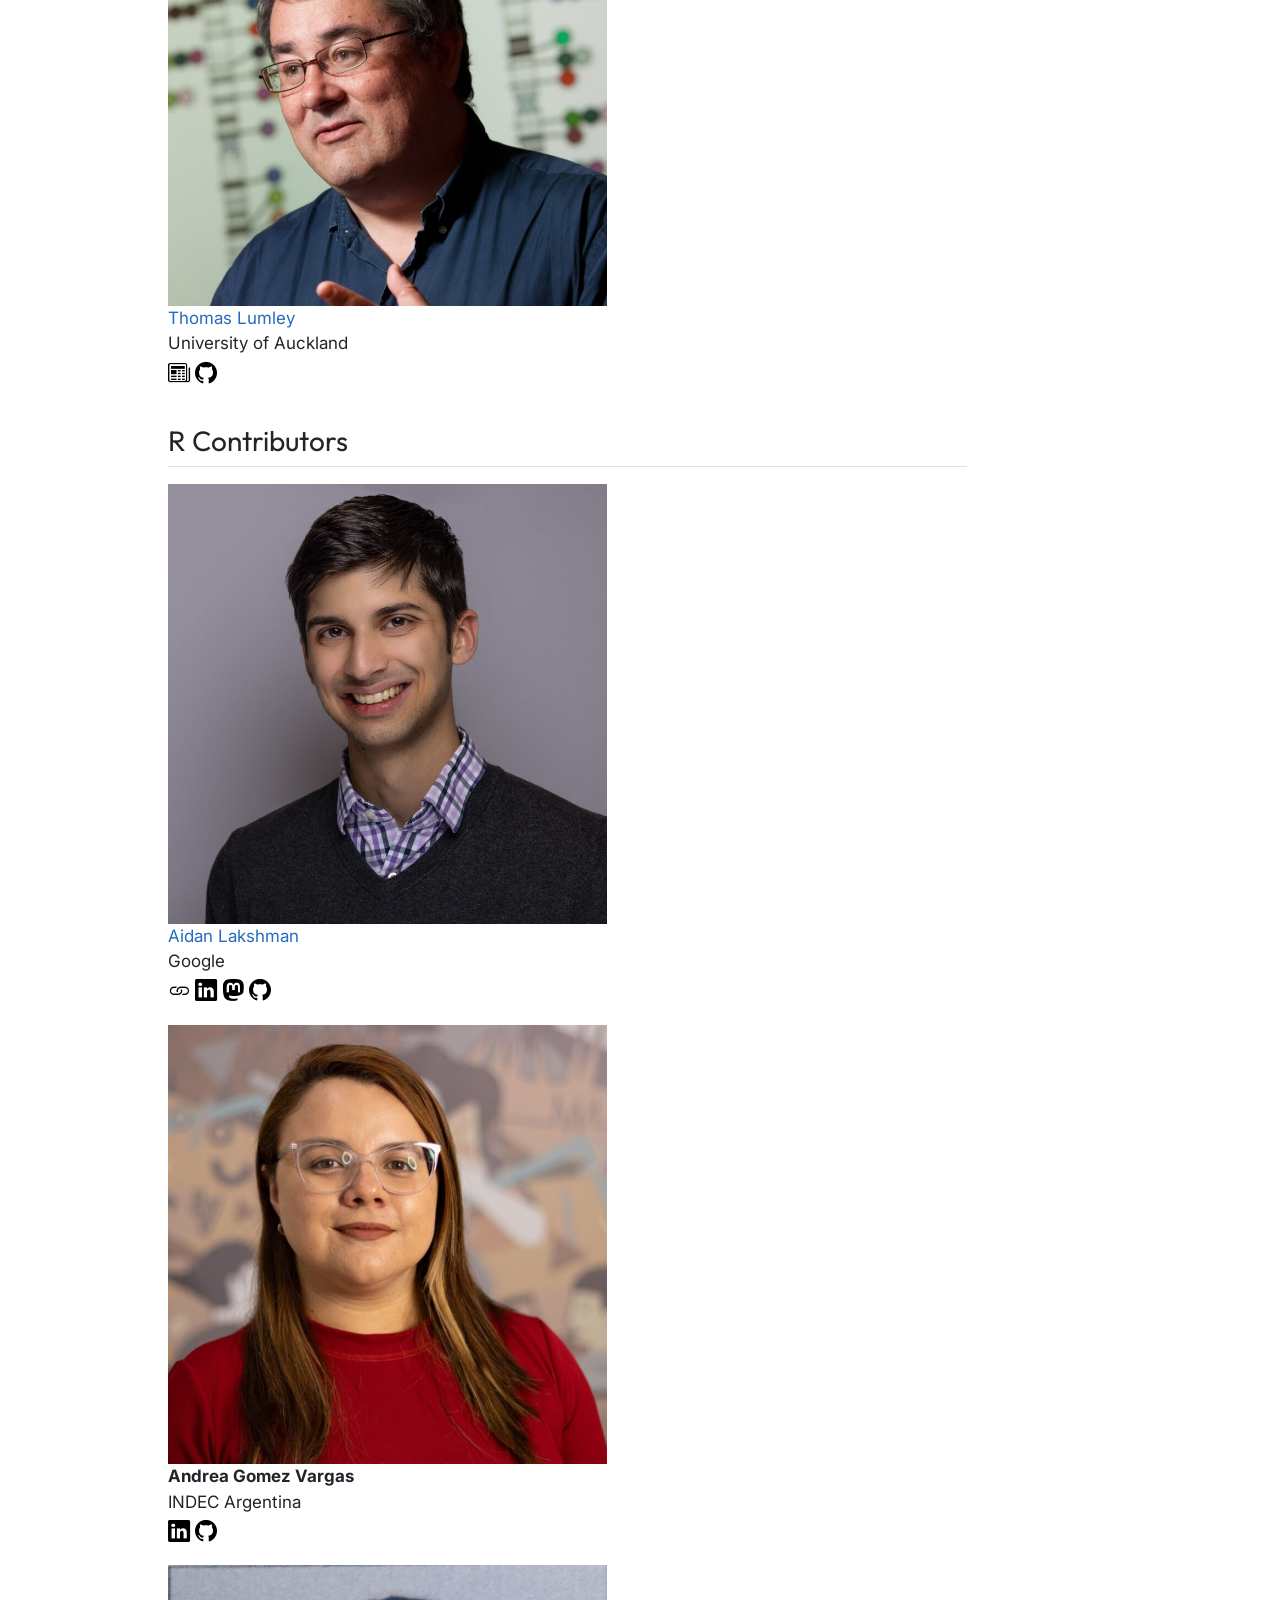
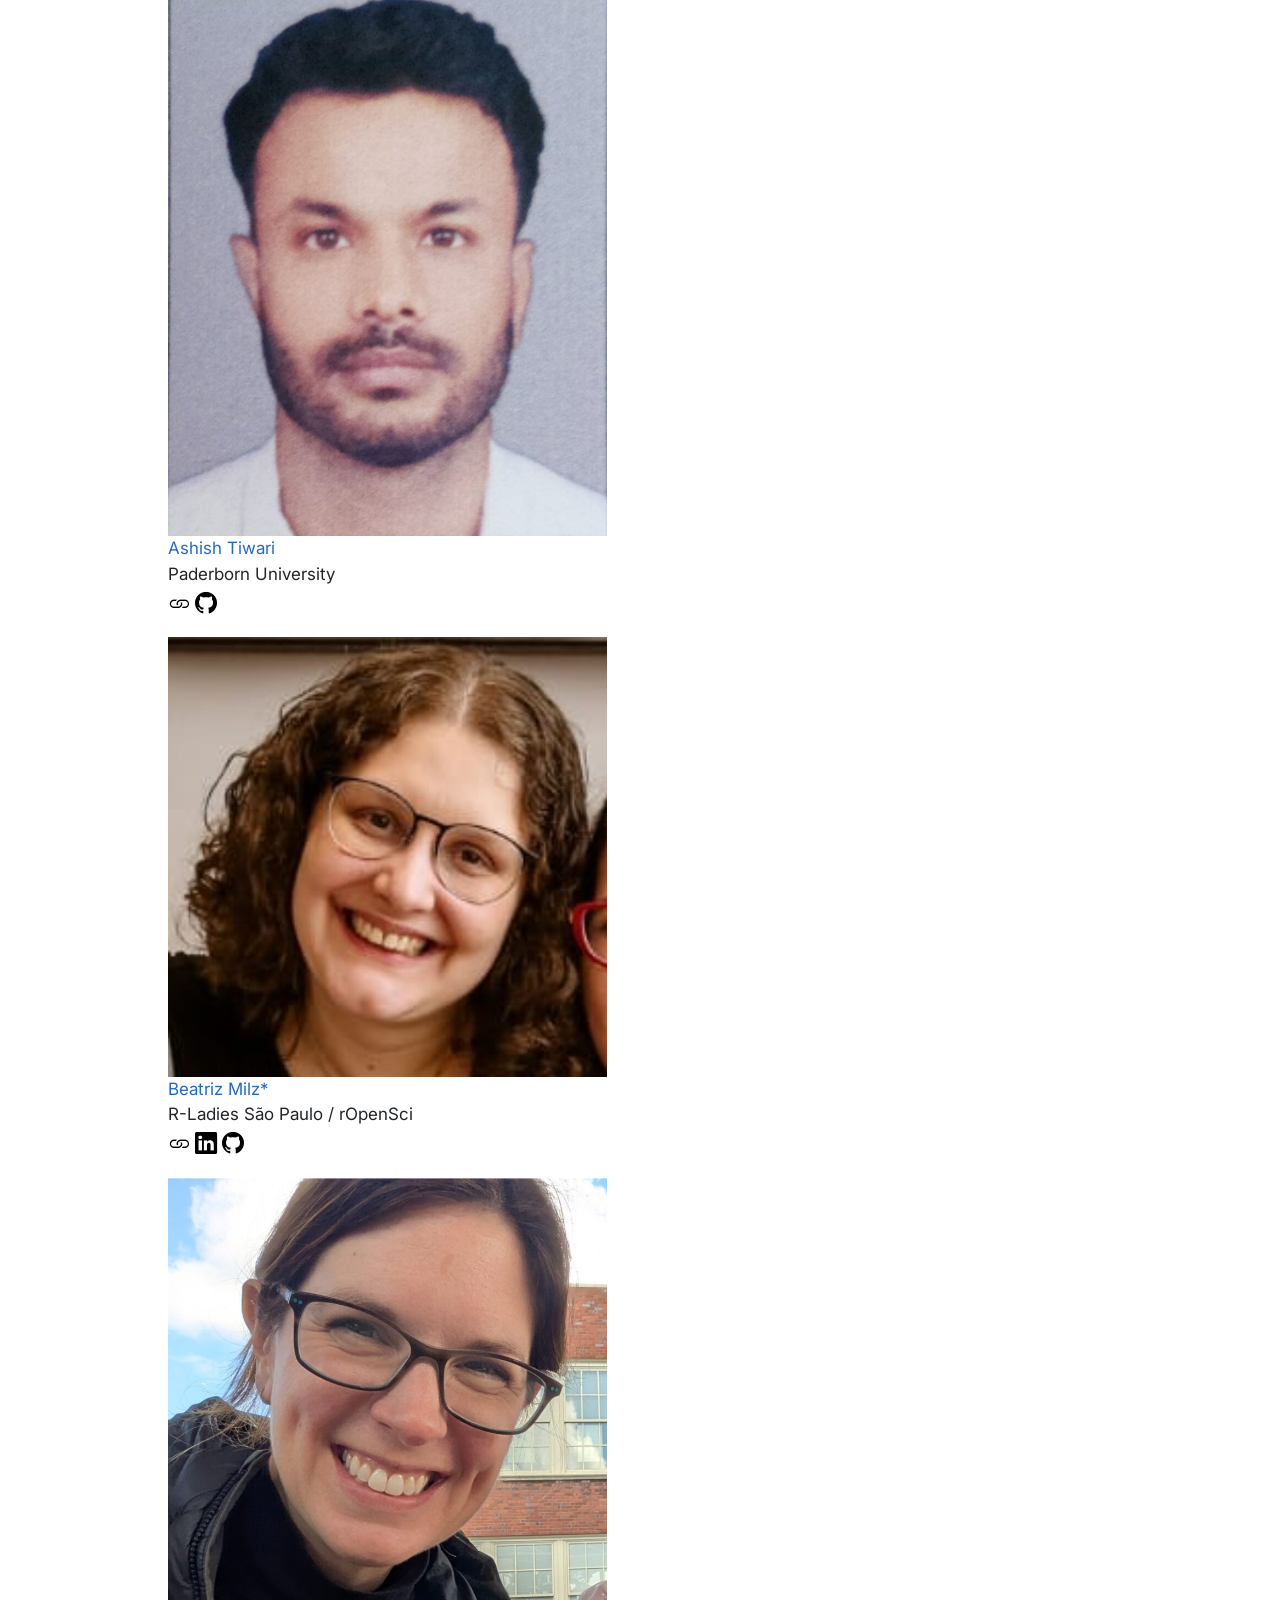
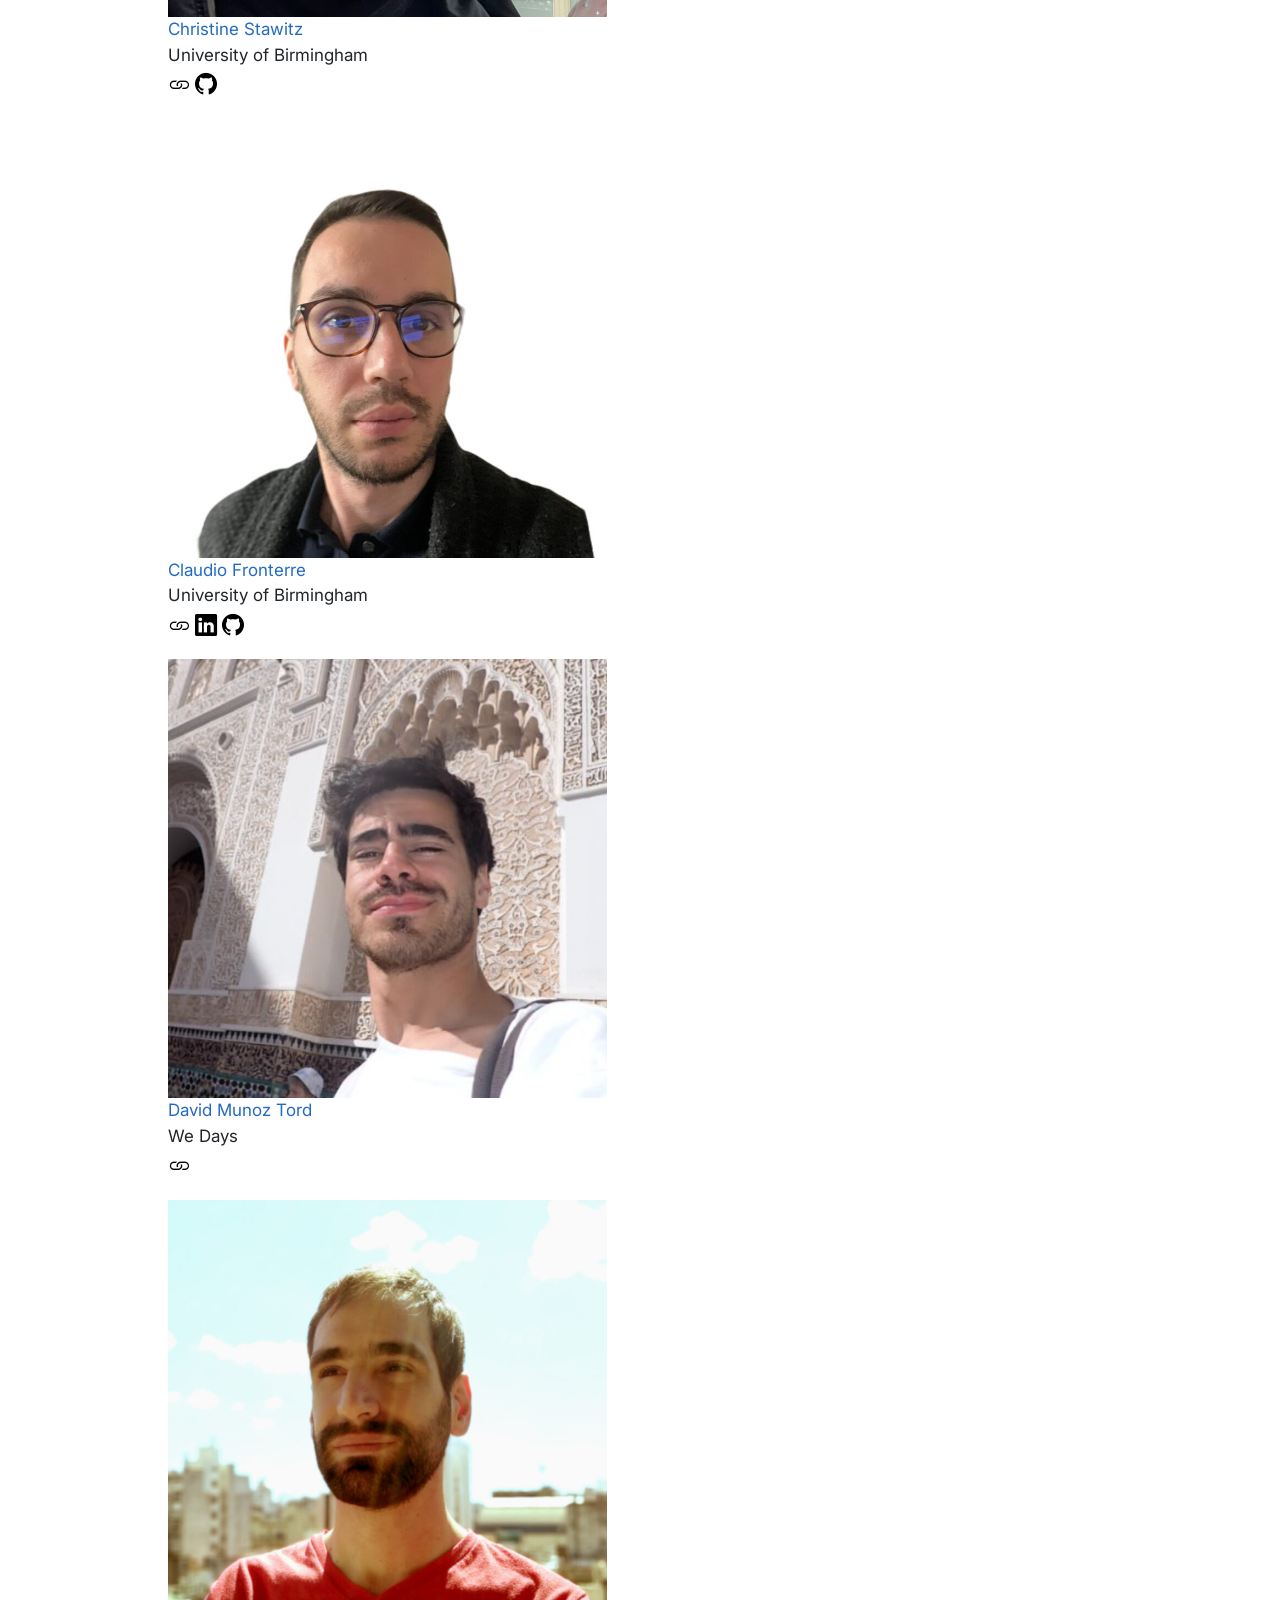
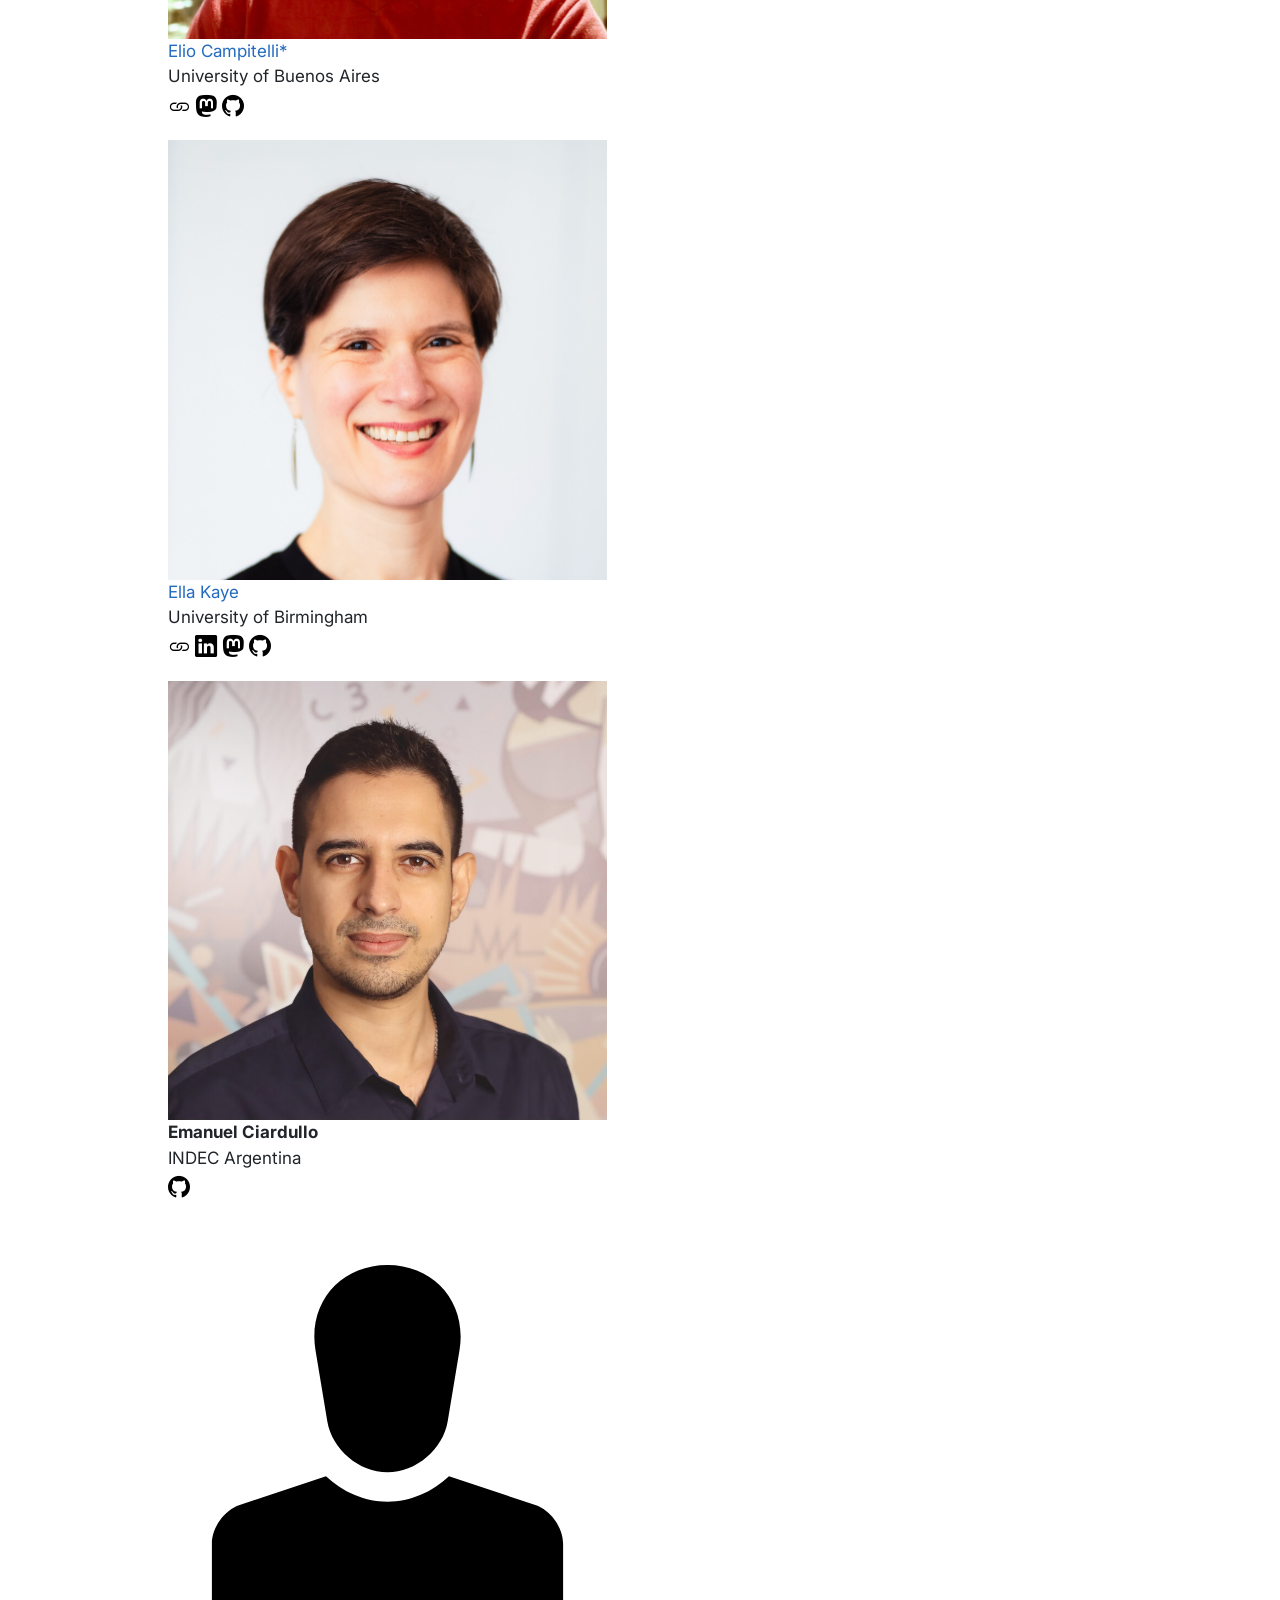
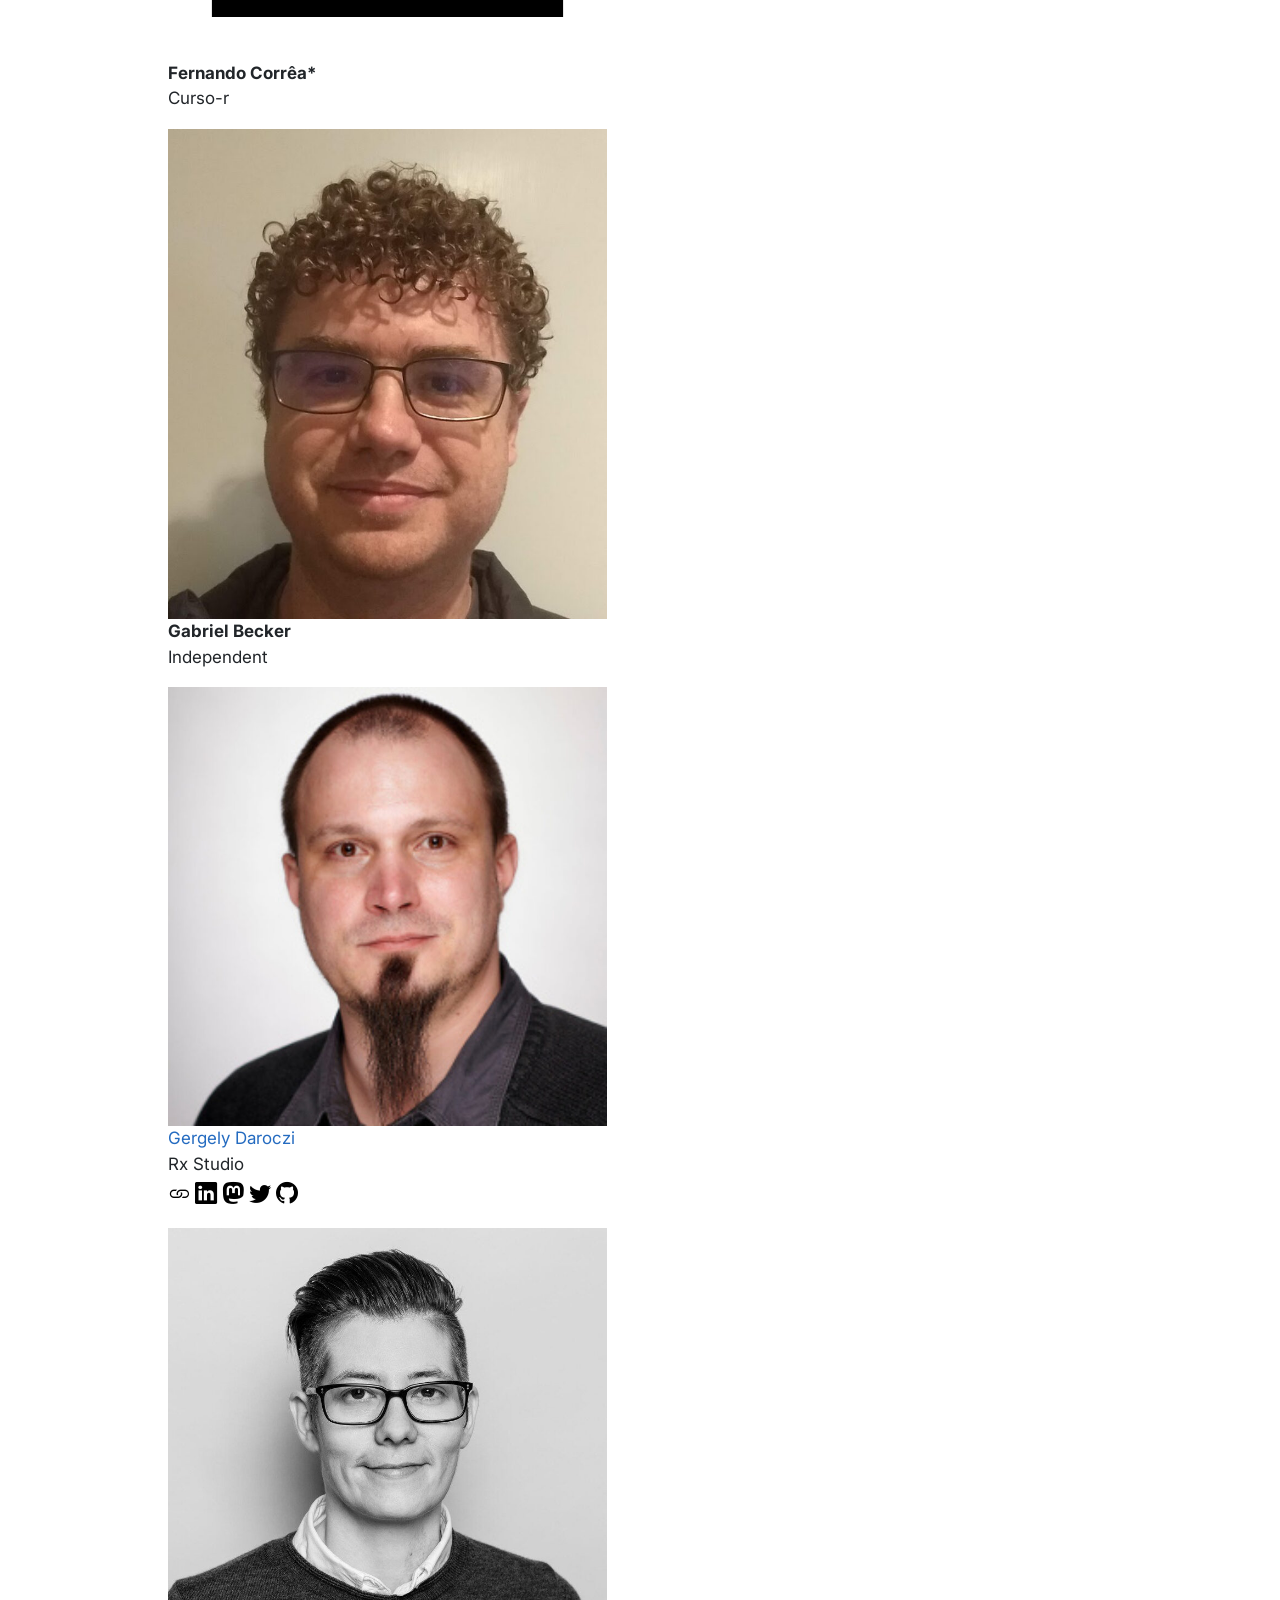
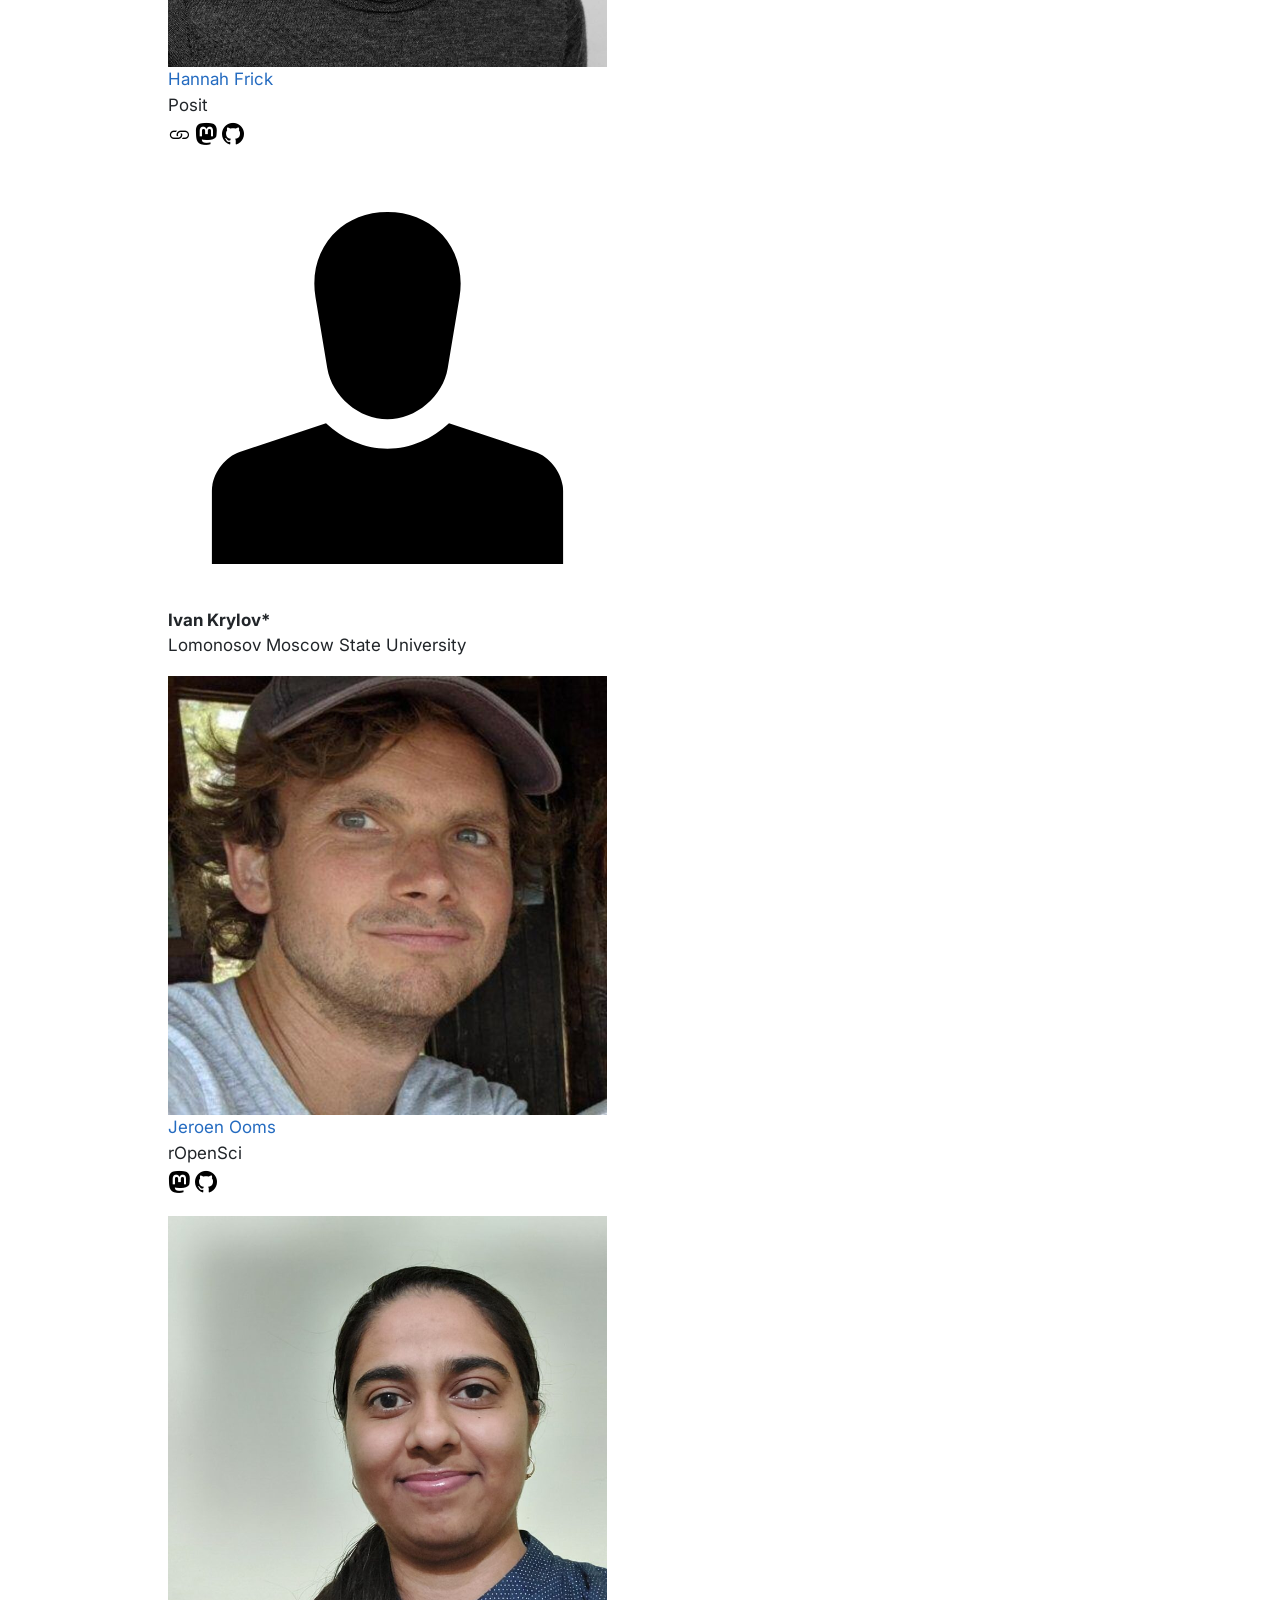
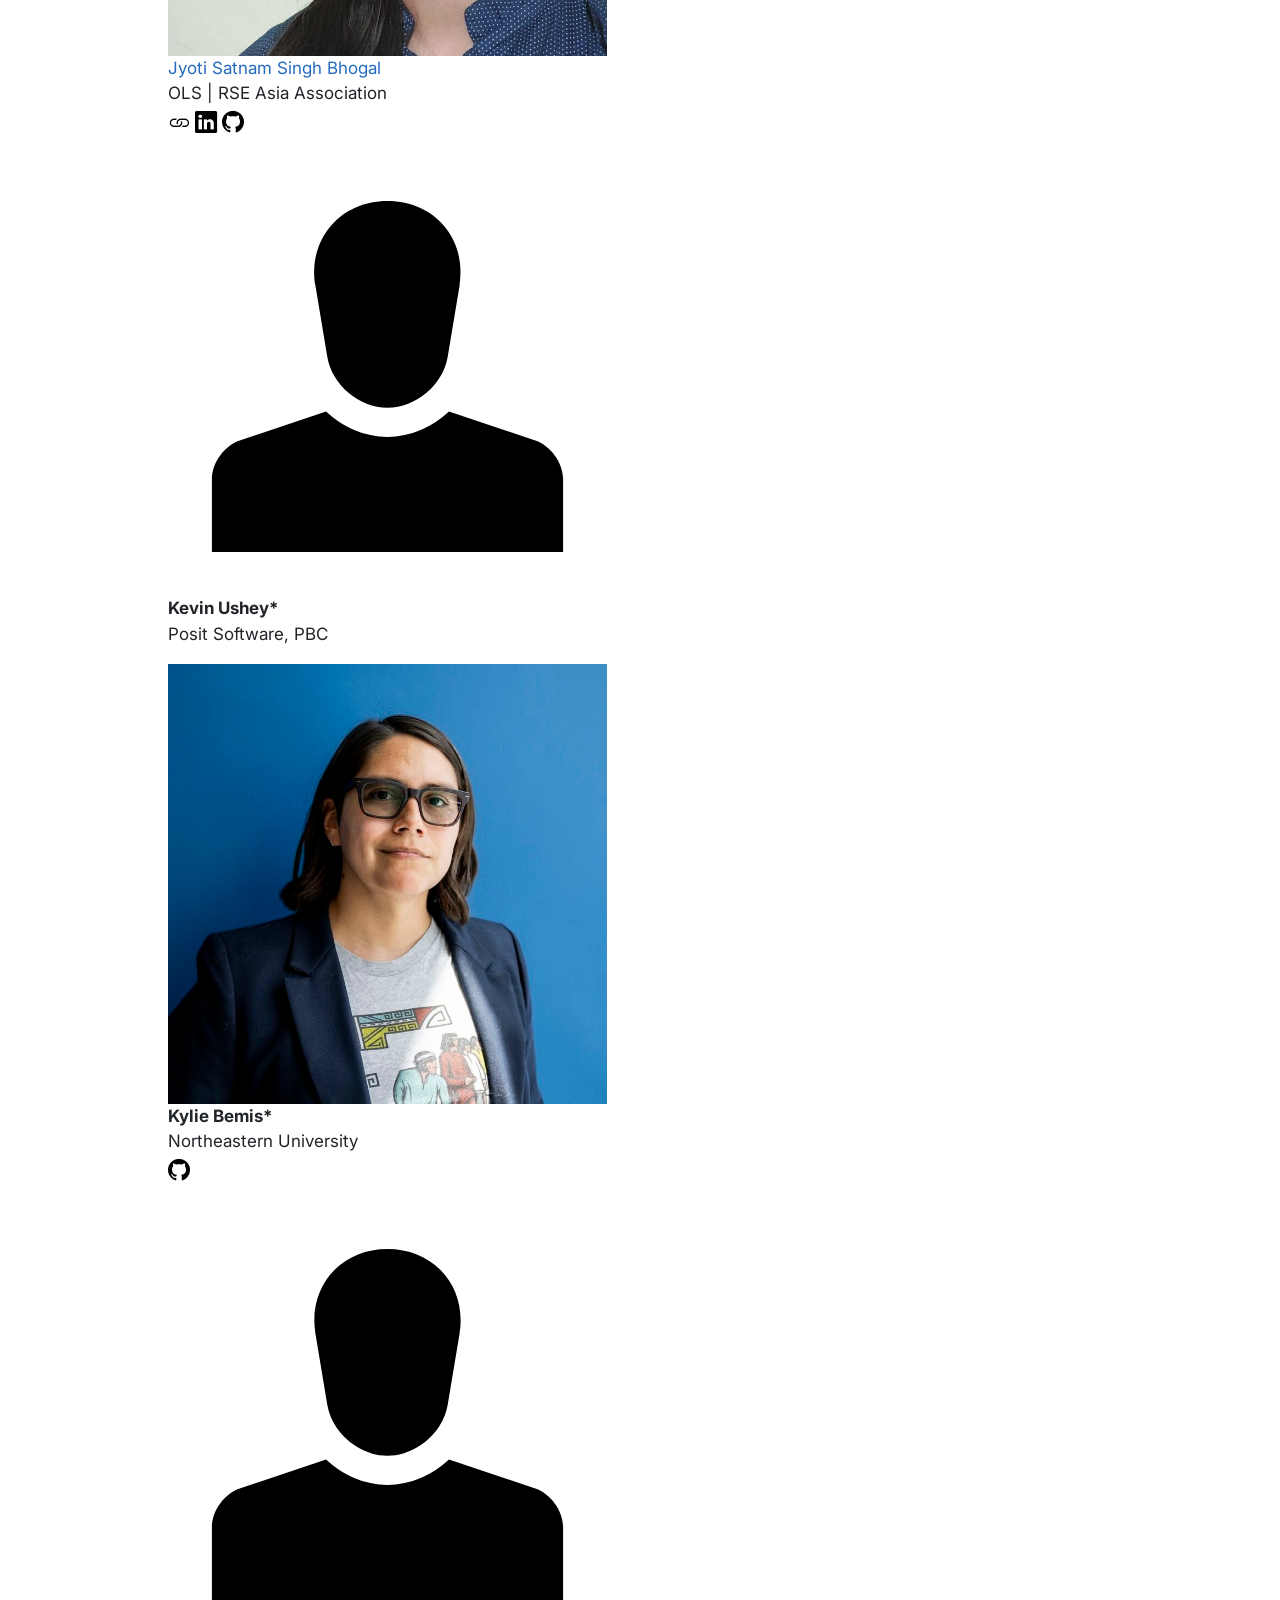
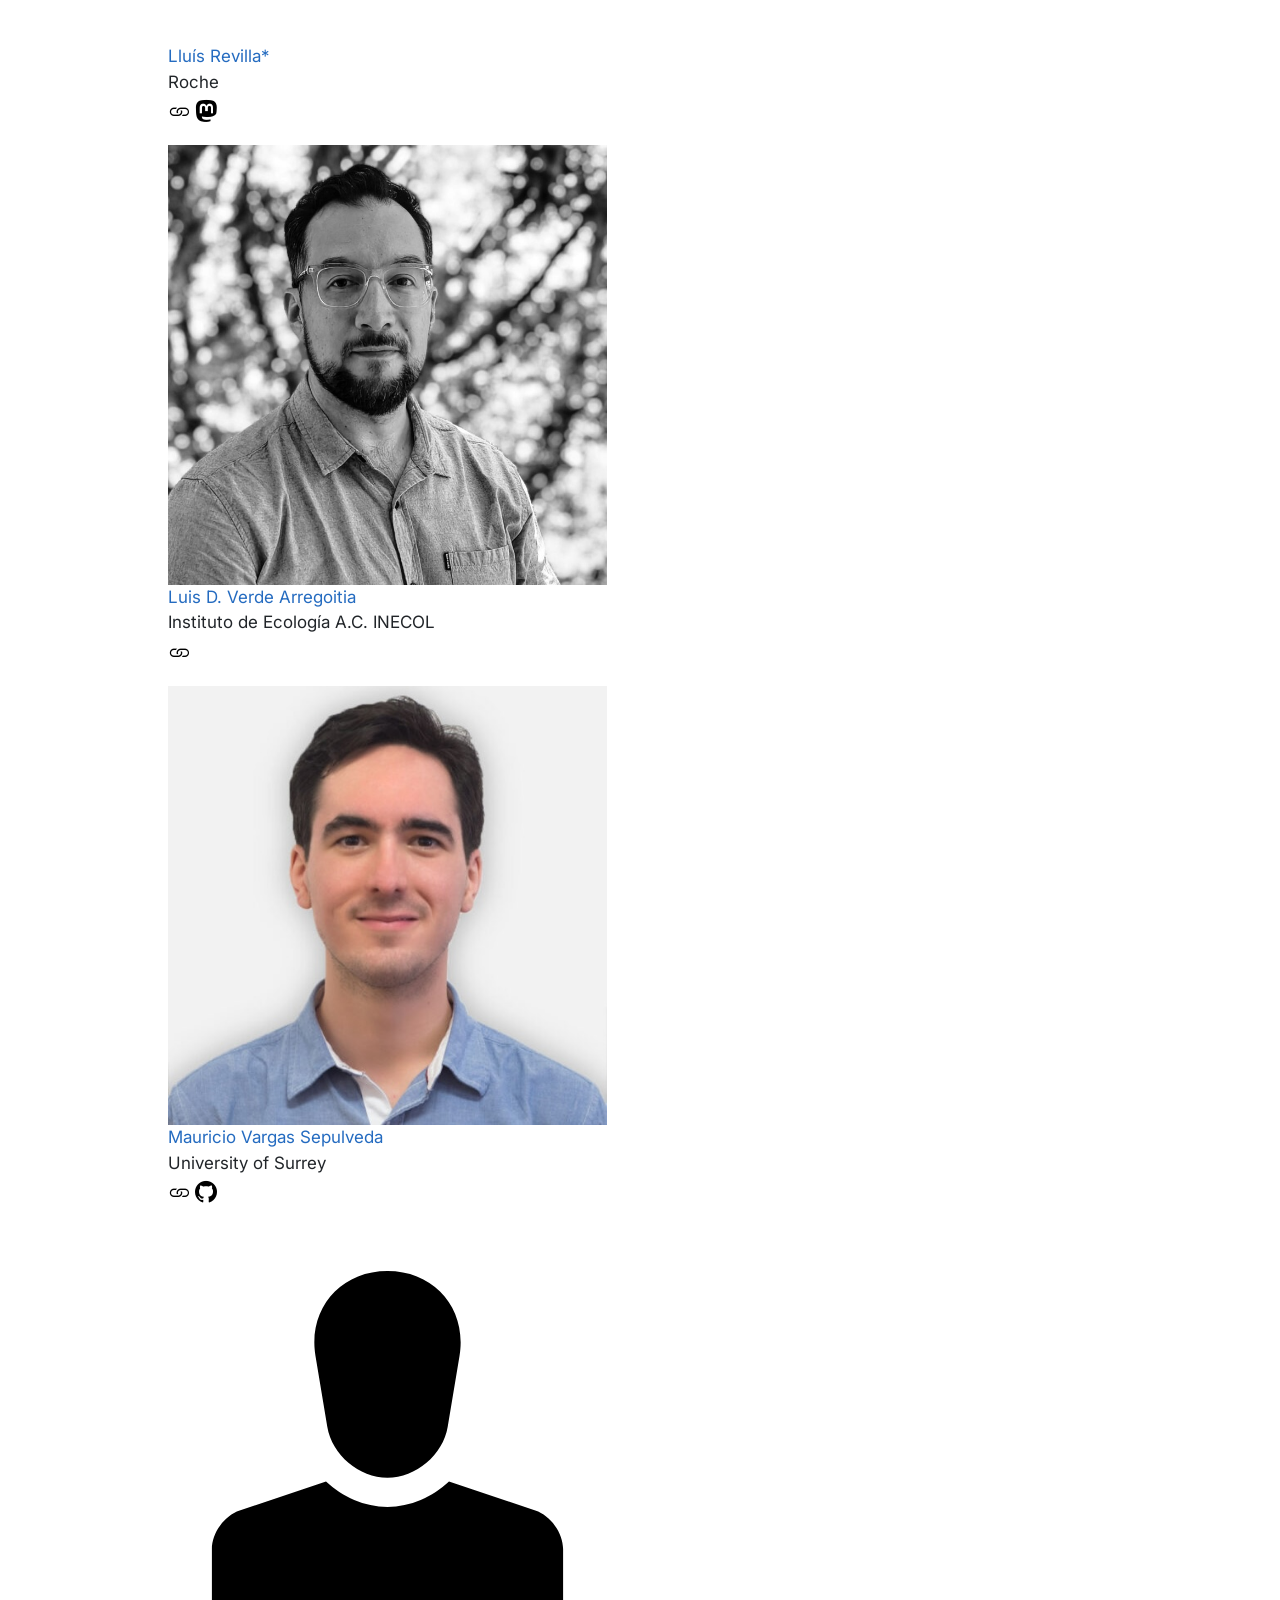
==== commit 0d239012: "Built site for gh-pages" ====
--- a/participants/index.html
+++ b/participants/index.html
@@ -332,25 +332,30 @@
 </header>
 
 
-<div class="callout callout-style-default callout-caution callout-titled">
-<div class="callout-header d-flex align-content-center">
-<div class="callout-icon-container">
-<i class="callout-icon"></i>
-</div>
-<div class="callout-title-container flex-fill">
-<span class="screen-reader-only">Caution</span>Page in progress
-</div>
-</div>
-<div class="callout-body-container callout-body">
-<p>We are in the process of adding participants to this page!</p>
-</div>
-</div>
-<p>Participants with an asterisk (*) participated remotely, while participants with a caret (^) were ultimately unable to participate due to travel disruption or other circumstances.</p>
+<p>Participants with an asterisk (*) participated remotely.</p>
 <section id="r-core-team" class="level2">
 <h2 class="anchored" data-anchor-id="r-core-team">R Core Team</h2>
 <div class="participant-gallery">
 <div>
 <p><img src="../media/heather_turner.jpg" alt="Headshot of Heather Turner" style="width:55%"> <br> <a href="https://warwick.ac.uk/heatherturner" target="_blank" style="text-decoration:none">Heather Turner</a> <br> University of Birmingham <br> <a href="https://warwick.ac.uk/heatherturner" target="_blank" style="text-decoration:none"><i class="bi-link " style="font-size: 1.3em;color: #000000;" role="img" aria-hidden="true"></i></a> <a href="https://www.linkedin.com/in/heathrturnr/" target="_blank" style="text-decoration:none"><i class="bi-linkedin " style="font-size: 1.3em;color: #000000;" role="img" aria-hidden="true"></i></a> <a href="https://fosstodon.org/@HeathrTurnr" target="_blank" style="text-decoration:none"><i class="bi-mastodon " style="font-size: 1.3em;color: #000000;" role="img" aria-hidden="true"></i></a> <a href="https://github.com/hturner" target="_blank" style="text-decoration:none"><i class="bi-github " style="font-size: 1.3em;color: #000000;" role="img" aria-hidden="true"></i></a> <a href="https://orcid.org/0000-0002-1256-3375" target="_blank" style="text-decoration:none"> <img src="../media/ORCID-iD_icon-bw-vector.svg" alt="Headshot of Heather Turner" style="height:20px; margin-bottom:5px"> </a></p>
+</div>
+<div>
+<p><img src="../participants/optimized/SDRQF-Martin_Maechler.jpg" alt="Headshot of Martin Mächler" style="width:55%"> <br> <a href="https://stat.ethz.ch/~maechler/" target="_blank" style="text-decoration:none">Martin Mächler</a> <br> ETH Zurich <br> <a href="https://people.math.ethz.ch/~maechler/" target="_blank" style="text-decoration:none"><i class="bi-link " style="font-size: 1.3em;color: #000000;" role="img" aria-hidden="true"></i></a> <a href="https://www.facebook.com/martin.machler" target="_blank" style="text-decoration:none"><i class="bi-facebook " style="font-size: 1.3em;color: #000000;" role="img" aria-hidden="true"></i></a> <a href="https://tooting.ch/@MMaechler" target="_blank" style="text-decoration:none"><i class="bi-mastodon " style="font-size: 1.3em;color: #000000;" role="img" aria-hidden="true"></i></a> <a href="https://twitter.com/MMaechler" target="_blank" style="text-decoration:none"><i class="bi-twitter " style="font-size: 1.3em;color: #000000;" role="img" aria-hidden="true"></i></a></p>
+</div>
+<div>
+<p><img src="../participants/optimized/WFEBC-michael-lawrence.jpg" alt="Headshot of Michael Lawrence" style="width:55%"> <br><b> Michael Lawrence* </b><br> Freenome <br> <a href="https://github.com/lawremi/" target="_blank" style="text-decoration:none"><i class="bi-github " style="font-size: 1.3em;color: #000000;" role="img" aria-hidden="true"></i></a></p>
+</div>
+<div>
+<p><img src="../media/reshot-icon-human-person-6P2MCTEQ95.svg" alt="Headshot of Mikael Jagan" style="width:55%"> <br> <a href="https://codeberg.org/jaganmn" target="_blank" style="text-decoration:none">Mikael Jagan</a> <br> Dana-Farber Cancer Institute <br> <a href="https://codeberg.org/jaganmn" target="_blank" style="text-decoration:none"><i class="bi-link " style="font-size: 1.3em;color: #000000;" role="img" aria-hidden="true"></i></a></p>
+</div>
+<div>
+<p><img src="../media/headshot-sebastian_meyer.jpg" alt="Headshot of Sebastian Meyer" style="width:55%"> <br> <a href="https://www.imbe.med.fau.de/person/sebastian-meyer/" target="_blank" style="text-decoration:none">Sebastian Meyer</a> <br> Friedrich-Alexander-Universität Erlangen-Nürnberg <br> <a href="https://www.imbe.med.fau.de/person/sebastian-meyer/" target="_blank" style="text-decoration:none"><i class="bi-link " style="font-size: 1.3em;color: #000000;" role="img" aria-hidden="true"></i></a> <a href="https://fosstodon.org/@bastistician" target="_blank" style="text-decoration:none"><i class="bi-mastodon " style="font-size: 1.3em;color: #000000;" role="img" aria-hidden="true"></i></a> <a href="https://github.com/bastistician" target="_blank" style="text-decoration:none"><i class="bi-github " style="font-size: 1.3em;color: #000000;" role="img" aria-hidden="true"></i></a> <a href="https://orcid.org/0000-0002-1791-9449" target="_blank" style="text-decoration:none"> <img src="../media/ORCID-iD_icon-bw-vector.svg" alt="Headshot of Sebastian Meyer" style="height:20px; margin-bottom:5px"> </a></p>
+</div>
+<div>
+<p><img src="../media/reshot-icon-human-person-6P2MCTEQ95.svg" alt="Headshot of Simon Urbanek" style="width:55%"> <br> <a href="https://urbanek.nz" target="_blank" style="text-decoration:none">Simon Urbanek</a> <br> University of Auckland / R Foundation <br></p>
+</div>
+<div>
+<p><img src="../participants/optimized/FLG93-thomas_lumley.jpg" alt="Headshot of Thomas Lumley" style="width:55%"> <br> <a href="https://github.com/tslumley" target="_blank" style="text-decoration:none">Thomas Lumley</a> <br> University of Auckland <br> <a href="https://notstatschat.rbind.io" target="_blank" style="text-decoration:none"><i class="bi-newspaper " style="font-size: 1.3em;color: #000000;" role="img" aria-hidden="true"></i></a> <a href="https://github.com/tslumley" target="_blank" style="text-decoration:none"><i class="bi-github " style="font-size: 1.3em;color: #000000;" role="img" aria-hidden="true"></i></a></p>
 </div>
 </div>
 </section>
@@ -358,7 +363,97 @@
 <h2 class="anchored" data-anchor-id="r-contributors">R Contributors</h2>
 <div class="participant-gallery">
 <div>
+<p><img src="../media/headshot-aidan_lakshman.jpg" alt="Headshot of Aidan Lakshman" style="width:55%"> <br> <a href="https://www.ahl27.com" target="_blank" style="text-decoration:none">Aidan Lakshman</a> <br> Google <br> <a href="https://www.ahl27.com" target="_blank" style="text-decoration:none"><i class="bi-link " style="font-size: 1.3em;color: #000000;" role="img" aria-hidden="true"></i></a> <a href="https://www.linkedin.com/in/aidan-lakshman-894804b8" target="_blank" style="text-decoration:none"><i class="bi-linkedin " style="font-size: 1.3em;color: #000000;" role="img" aria-hidden="true"></i></a> <a href="https://genomic.social/@ahl27" target="_blank" style="text-decoration:none"><i class="bi-mastodon " style="font-size: 1.3em;color: #000000;" role="img" aria-hidden="true"></i></a> <a href="https://github.com/ahl27" target="_blank" style="text-decoration:none"><i class="bi-github " style="font-size: 1.3em;color: #000000;" role="img" aria-hidden="true"></i></a></p>
+</div>
+<div>
+<p><img src="../participants/optimized/9YKFW-andrea-gomez.jpg" alt="Headshot of Andrea Gomez Vargas" style="width:55%"> <br><b> Andrea Gomez Vargas </b><br> INDEC Argentina <br> <a href="https://www.linkedin.com/in/andreasociologa/" target="_blank" style="text-decoration:none"><i class="bi-linkedin " style="font-size: 1.3em;color: #000000;" role="img" aria-hidden="true"></i></a> <a href="https://github.com/SoyAndrea/" target="_blank" style="text-decoration:none"><i class="bi-github " style="font-size: 1.3em;color: #000000;" role="img" aria-hidden="true"></i></a></p>
+</div>
+<div>
+<p><img src="../participants/optimized/WSG3K-ashish_tiwari.jpg" alt="Headshot of Ashish Tiwari" style="width:55%"> <br> <a href="https://github.com/ashishtiwari03" target="_blank" style="text-decoration:none">Ashish Tiwari</a> <br> Paderborn University <br> <a href="https://github.com/ashishtiwari03" target="_blank" style="text-decoration:none"><i class="bi-link " style="font-size: 1.3em;color: #000000;" role="img" aria-hidden="true"></i></a> <a href="https://github.com/ashishtiwari03" target="_blank" style="text-decoration:none"><i class="bi-github " style="font-size: 1.3em;color: #000000;" role="img" aria-hidden="true"></i></a></p>
+</div>
+<div>
+<p><img src="../participants/optimized/QGELU-beatriz_milz.jpg" alt="Headshot of Beatriz Milz" style="width:55%"> <br> <a href="https://beamilz.com/" target="_blank" style="text-decoration:none">Beatriz Milz*</a> <br> R-Ladies São Paulo / rOpenSci <br> <a href="https://www.youtube.com/@beamilz" target="_blank" style="text-decoration:none"><i class="bi-link " style="font-size: 1.3em;color: #000000;" role="img" aria-hidden="true"></i></a> <a href="https://www.linkedin.com/in/beatrizmilz/" target="_blank" style="text-decoration:none"><i class="bi-linkedin " style="font-size: 1.3em;color: #000000;" role="img" aria-hidden="true"></i></a> <a href="https://github.com/beatrizmilz" target="_blank" style="text-decoration:none"><i class="bi-github " style="font-size: 1.3em;color: #000000;" role="img" aria-hidden="true"></i></a></p>
+</div>
+<div>
+<p><img src="../participants/optimized/JRRYQ-christine_stawitz.jpg" alt="Headshot of Christine Stawitz" style="width:55%"> <br> <a href="https://github.com/cstawitz" target="_blank" style="text-decoration:none">Christine Stawitz</a> <br> University of Birmingham <br> <a href="https://github.com/cstawitz" target="_blank" style="text-decoration:none"><i class="bi-link " style="font-size: 1.3em;color: #000000;" role="img" aria-hidden="true"></i></a> <a href="https://github.com/cstawitz" target="_blank" style="text-decoration:none"><i class="bi-github " style="font-size: 1.3em;color: #000000;" role="img" aria-hidden="true"></i></a></p>
+</div>
+<div>
+<p><img src="../participants/optimized/CYYXF-claudio-fronterre.jpg" alt="Headshot of Claudio Fronterre" style="width:55%"> <br> <a href="https://research.birmingham.ac.uk/en/persons/claudio-fronterre/" target="_blank" style="text-decoration:none">Claudio Fronterre</a> <br> University of Birmingham <br> <a href="https://research.birmingham.ac.uk/en/persons/claudio-fronterre/" target="_blank" style="text-decoration:none"><i class="bi-link " style="font-size: 1.3em;color: #000000;" role="img" aria-hidden="true"></i></a> <a href="https://www.linkedin.com/in/claudio-fronterre/" target="_blank" style="text-decoration:none"><i class="bi-linkedin " style="font-size: 1.3em;color: #000000;" role="img" aria-hidden="true"></i></a> <a href="https://github.com/claudiofronterre" target="_blank" style="text-decoration:none"><i class="bi-github " style="font-size: 1.3em;color: #000000;" role="img" aria-hidden="true"></i></a></p>
+</div>
+<div>
+<p><img src="../participants/optimized/SZ99H-david-munoz-tord.jpg" alt="Headshot of David Munoz Tord" style="width:55%"> <br> <a href="https://munoztd0.github.io/homepage/" target="_blank" style="text-decoration:none">David Munoz Tord</a> <br> We Days <br> <a href="https://munoztd0.github.io/homepage/" target="_blank" style="text-decoration:none"><i class="bi-link " style="font-size: 1.3em;color: #000000;" role="img" aria-hidden="true"></i></a></p>
+</div>
+<div>
+<p><img src="../participants/optimized/MJ739-elio-campitelli.jpg" alt="Headshot of Elio Campitelli" style="width:55%"> <br> <a href="https://eliocamp.github.io/" target="_blank" style="text-decoration:none">Elio Campitelli*</a> <br> University of Buenos Aires <br> <a href="https://eliocamp.github.io/" target="_blank" style="text-decoration:none"><i class="bi-link " style="font-size: 1.3em;color: #000000;" role="img" aria-hidden="true"></i></a> <a href="https://mastodon.social/@eliocamp" target="_blank" style="text-decoration:none"><i class="bi-mastodon " style="font-size: 1.3em;color: #000000;" role="img" aria-hidden="true"></i></a> <a href="https://eliocamp.github.io/" target="_blank" style="text-decoration:none"><i class="bi-github " style="font-size: 1.3em;color: #000000;" role="img" aria-hidden="true"></i></a></p>
+</div>
+<div>
 <p><img src="../media/ella_kaye.jpeg" alt="Headshot of Ella Kaye" style="width:55%"> <br> <a href="https://ellakaye.co.uk" target="_blank" style="text-decoration:none">Ella Kaye</a> <br> University of Birmingham <br> <a href="https://ellakaye.co.uk" target="_blank" style="text-decoration:none"><i class="bi-link " style="font-size: 1.3em;color: #000000;" role="img" aria-hidden="true"></i></a> <a href="https://www.linkedin.com/in/EllaKaye/" target="_blank" style="text-decoration:none"><i class="bi-linkedin " style="font-size: 1.3em;color: #000000;" role="img" aria-hidden="true"></i></a> <a href="https://fosstodon.org/@ellakaye" target="_blank" style="text-decoration:none"><i class="bi-mastodon " style="font-size: 1.3em;color: #000000;" role="img" aria-hidden="true"></i></a> <a href="https://github.com/EllaKaye" target="_blank" style="text-decoration:none"><i class="bi-github " style="font-size: 1.3em;color: #000000;" role="img" aria-hidden="true"></i></a></p>
+</div>
+<div>
+<p><img src="../participants/optimized/QSBJS-Ciardullo-Emanuel-Jose.jpg" alt="Headshot of Emanuel Ciardullo" style="width:55%"> <br><b> Emanuel Ciardullo </b><br> INDEC Argentina <br> <a href="https://github.com/ECiardullo" target="_blank" style="text-decoration:none"><i class="bi-github " style="font-size: 1.3em;color: #000000;" role="img" aria-hidden="true"></i></a></p>
+</div>
+<div>
+<p><img src="../media/reshot-icon-human-person-6P2MCTEQ95.svg" alt="Generic person icon" style="width:55%"> <br><b> Fernando Corrêa* </b><br> Curso-r <br></p>
+</div>
+<div>
+<p><img src="../participants/optimized/UMHND-gabriel-becker.jpg" alt="Headshot of Gabriel Becker" style="width:55%"> <br><b> Gabriel Becker </b><br> Independent <br></p>
+</div>
+<div>
+<p><img src="../media/headshot-gergely_daroczi.jpg" alt="Headshot of Gergely Daroczi" style="width:55%"> <br> <a href="https://daroczig.github.io" target="_blank" style="text-decoration:none">Gergely Daroczi</a> <br> Rx Studio <br> <a href="https://daroczig.github.io" target="_blank" style="text-decoration:none"><i class="bi-link " style="font-size: 1.3em;color: #000000;" role="img" aria-hidden="true"></i></a> <a href="https://www.linkedin.com/in/daroczig/" target="_blank" style="text-decoration:none"><i class="bi-linkedin " style="font-size: 1.3em;color: #000000;" role="img" aria-hidden="true"></i></a> <a href="https://fosstodon.org/@daroczig" target="_blank" style="text-decoration:none"><i class="bi-mastodon " style="font-size: 1.3em;color: #000000;" role="img" aria-hidden="true"></i></a> <a href="https://twitter.com/daroczig/" target="_blank" style="text-decoration:none"><i class="bi-twitter " style="font-size: 1.3em;color: #000000;" role="img" aria-hidden="true"></i></a> <a href="https://github.com/daroczig/" target="_blank" style="text-decoration:none"><i class="bi-github " style="font-size: 1.3em;color: #000000;" role="img" aria-hidden="true"></i></a></p>
+</div>
+<div>
+<p><img src="../participants/optimized/JXER9-hannah_frick.jpg" alt="Headshot of Hannah Frick" style="width:55%"> <br> <a href="https://www.frick.ws/" target="_blank" style="text-decoration:none">Hannah Frick</a> <br> Posit <br> <a href="https://www.frick.ws/" target="_blank" style="text-decoration:none"><i class="bi-link " style="font-size: 1.3em;color: #000000;" role="img" aria-hidden="true"></i></a> <a href="https://mastodon.social/@hfrick" target="_blank" style="text-decoration:none"><i class="bi-mastodon " style="font-size: 1.3em;color: #000000;" role="img" aria-hidden="true"></i></a> <a href="https://github.com/hfrick" target="_blank" style="text-decoration:none"><i class="bi-github " style="font-size: 1.3em;color: #000000;" role="img" aria-hidden="true"></i></a></p>
+</div>
+<div>
+<p><img src="../media/reshot-icon-human-person-6P2MCTEQ95.svg" alt="Generic person icon" style="width:55%"> <br><b> Ivan Krylov* </b><br> Lomonosov Moscow State University <br></p>
+</div>
+<div>
+<p><img src="../participants/optimized/DMKXZ-jeroen_ooms.jpg" alt="Headshot of Jeroen Ooms" style="width:55%"> <br> <a href="https://github.com/jeroen" target="_blank" style="text-decoration:none">Jeroen Ooms</a> <br> rOpenSci <br> <a href="https://fosstodon.org/@jeroenooms" target="_blank" style="text-decoration:none"><i class="bi-mastodon " style="font-size: 1.3em;color: #000000;" role="img" aria-hidden="true"></i></a> <a href="https://github.com/jeroen" target="_blank" style="text-decoration:none"><i class="bi-github " style="font-size: 1.3em;color: #000000;" role="img" aria-hidden="true"></i></a></p>
+</div>
+<div>
+<p><img src="../participants/optimized/CNCY3-Jyoti_Satnam_Singh_Bhogal.jpg" alt="Headshot of Jyoti Satnam Singh Bhogal" style="width:55%"> <br> <a href="https://jyoti-bhogal.github.io/about-me/index.html" target="_blank" style="text-decoration:none">Jyoti Satnam Singh Bhogal</a> <br> OLS | RSE Asia Association <br> <a href="https://jyoti-bhogal.github.io/about-me/blog.html" target="_blank" style="text-decoration:none"><i class="bi-link " style="font-size: 1.3em;color: #000000;" role="img" aria-hidden="true"></i></a> <a href="https://www.linkedin.com/in/jyoti-bhogal/" target="_blank" style="text-decoration:none"><i class="bi-linkedin " style="font-size: 1.3em;color: #000000;" role="img" aria-hidden="true"></i></a> <a href="https://github.com/jyoti-bhogal" target="_blank" style="text-decoration:none"><i class="bi-github " style="font-size: 1.3em;color: #000000;" role="img" aria-hidden="true"></i></a></p>
+</div>
+<div>
+<p><img src="../media/reshot-icon-human-person-6P2MCTEQ95.svg" alt="Generic person icon" style="width:55%"> <br><b> Kevin Ushey* </b><br> Posit Software, PBC <br></p>
+</div>
+<div>
+<p><img src="../participants/optimized/KFNSM-kylie_bemis.jpg" alt="Headshot of Kylie Bemis" style="width:55%"> <br><b> Kylie Bemis* </b><br> Northeastern University <br> <a href="https://kuwisdelu.github.io" target="_blank" style="text-decoration:none"><i class="bi-github " style="font-size: 1.3em;color: #000000;" role="img" aria-hidden="true"></i></a></p>
+</div>
+<div>
+<p><img src="../media/reshot-icon-human-person-6P2MCTEQ95.svg" alt="Headshot of Lluís Revilla" style="width:55%"> <br> <a href="https://llrs.dev" target="_blank" style="text-decoration:none">Lluís Revilla*</a> <br> Roche <br> <a href="https://llrs.dev" target="_blank" style="text-decoration:none"><i class="bi-link " style="font-size: 1.3em;color: #000000;" role="img" aria-hidden="true"></i></a> <a href="https://fosstodon.org/@Lluis_Revilla" target="_blank" style="text-decoration:none"><i class="bi-mastodon " style="font-size: 1.3em;color: #000000;" role="img" aria-hidden="true"></i></a></p>
+</div>
+<div>
+<p><img src="../participants/optimized/NXAQP-Luis_VerdeArregoitia.jpg" alt="Headshot of Luis D. Verde Arregoitia" style="width:55%"> <br> <a href="https://liomys.mx" target="_blank" style="text-decoration:none">Luis D. Verde Arregoitia</a> <br> Instituto de Ecología A.C. INECOL <br> <a href="https://liomys.mx" target="_blank" style="text-decoration:none"><i class="bi-link " style="font-size: 1.3em;color: #000000;" role="img" aria-hidden="true"></i></a></p>
+</div>
+<div>
+<p><img src="../participants/optimized/UQKQT-mauricio-vargas-sepulveda.jpg" alt="Headshot of Mauricio Vargas Sepulveda" style="width:55%"> <br> <a href="https://github.com/pachadotdev" target="_blank" style="text-decoration:none">Mauricio Vargas Sepulveda</a> <br> University of Surrey <br> <a href="https://github.com/pachadotdev" target="_blank" style="text-decoration:none"><i class="bi-link " style="font-size: 1.3em;color: #000000;" role="img" aria-hidden="true"></i></a> <a href="https://github.com/pachadotdev" target="_blank" style="text-decoration:none"><i class="bi-github " style="font-size: 1.3em;color: #000000;" role="img" aria-hidden="true"></i></a></p>
+</div>
+<div>
+<p><img src="../media/reshot-icon-human-person-6P2MCTEQ95.svg" alt="Generic person icon" style="width:55%"> <br><b> Mossa Merhi Reimert* </b><br> A2-AI <br></p>
+</div>
+<div>
+<p><img src="../media/reshot-icon-human-person-6P2MCTEQ95.svg" alt="Generic person icon" style="width:55%"> <br><b> Nicholas Cooley* </b><br> University of Limerick <br></p>
+</div>
+<div>
+<p><img src="../media/reshot-icon-human-person-6P2MCTEQ95.svg" alt="Generic person icon" style="width:55%"> <br><b> Nikita Mozgunov </b><br> University of Cambridge <br></p>
+</div>
+<div>
+<p><img src="../participants/optimized/WH3R9-ossama_edbali.jpg" alt="Headshot of Ossama Edbali" style="width:55%"> <br> <a href="https://ossamaedbali.me/" target="_blank" style="text-decoration:none">Ossama Edbali</a> <br> University of Birmingham <br> <a href="https://ossamaedbali.me/" target="_blank" style="text-decoration:none"><i class="bi-link " style="font-size: 1.3em;color: #000000;" role="img" aria-hidden="true"></i></a> <a href="https://www.linkedin.com/in/ossamaedbali/" target="_blank" style="text-decoration:none"><i class="bi-linkedin " style="font-size: 1.3em;color: #000000;" role="img" aria-hidden="true"></i></a> <a href="https://github.com/oss6" target="_blank" style="text-decoration:none"><i class="bi-github " style="font-size: 1.3em;color: #000000;" role="img" aria-hidden="true"></i></a></p>
+</div>
+<div>
+<p><img src="../participants/optimized/LGYDV-pao_corrales.jpg" alt="Headshot of Paola Corrales" style="width:55%"> <br> <a href="https://paocorrales.github.io/ " target="_blank" style="text-decoration:none">Paola Corrales</a> <br> UBA-CIMA-CONICET <br> <a href="https://paocorrales.github.io/ " target="_blank" style="text-decoration:none"><i class="bi-link " style="font-size: 1.3em;color: #000000;" role="img" aria-hidden="true"></i></a> <a href="https://fosstodon.org/@paocorrales" target="_blank" style="text-decoration:none"><i class="bi-mastodon " style="font-size: 1.3em;color: #000000;" role="img" aria-hidden="true"></i></a></p>
+</div>
+<div>
+<p><img src="../participants/optimized/HSPXE-patricia-loto.jpg" alt="Headshot of Patricia Andrea Lotto" style="width:55%"> <br> <a href="https://patricia-loto.netlify.app/" target="_blank" style="text-decoration:none">Patricia Andrea Lotto</a> <br> Dept of Informatics, UNN <br> <a href="https://www.linkedin.com/in/patricia-loto/" target="_blank" style="text-decoration:none"><i class="bi-linkedin " style="font-size: 1.3em;color: #000000;" role="img" aria-hidden="true"></i></a> <a href="https://github.com/patriloto" target="_blank" style="text-decoration:none"><i class="bi-github " style="font-size: 1.3em;color: #000000;" role="img" aria-hidden="true"></i></a></p>
+</div>
+<div>
+<p><img src="../participants/optimized/MYNE7-riva_quiroga.jpg" alt="Headshot of Riva Quiroga" style="width:55%"> <br> <a href="https://rivaquiroga.cl/" target="_blank" style="text-decoration:none">Riva Quiroga</a> <br> OLS <br> <a href="https://rivaquiroga.cl/" target="_blank" style="text-decoration:none"><i class="bi-link " style="font-size: 1.3em;color: #000000;" role="img" aria-hidden="true"></i></a> <a href="https://www.linkedin.com/in/riva-quiroga" target="_blank" style="text-decoration:none"><i class="bi-linkedin " style="font-size: 1.3em;color: #000000;" role="img" aria-hidden="true"></i></a></p>
+</div>
+<div>
+<p><img src="../media/reshot-icon-human-person-6P2MCTEQ95.svg" alt="Headshot of Saranjeet Kaur Bhogal" style="width:55%"> <br><b> Saranjeet Kaur Bhogal </b><br> ICT <br> <a href="https://saranjeetkaur.github.io/About-Me/" target="_blank" style="text-decoration:none"><i class="bi-github " style="font-size: 1.3em;color: #000000;" role="img" aria-hidden="true"></i></a></p>
+</div>
+<div>
+<p><img src="../participants/optimized/9PCFM-sophie_scott.jpg" alt="Headshot of Sophie Scott" style="width:55%"> <br> <a href="https://www.linkedin.com/in/sophie-scott-7b391721b" target="_blank" style="text-decoration:none">Sophie Scott</a> <br> HMRC <br> <a href="https://www.linkedin.com/in/sophie-scott-7b391721b" target="_blank" style="text-decoration:none"><i class="bi-link " style="font-size: 1.3em;color: #000000;" role="img" aria-hidden="true"></i></a> <a href="https://www.linkedin.com/in/sophie-scott-7b391721b" target="_blank" style="text-decoration:none"><i class="bi-linkedin " style="font-size: 1.3em;color: #000000;" role="img" aria-hidden="true"></i></a></p>
 </div>
 </div>
 
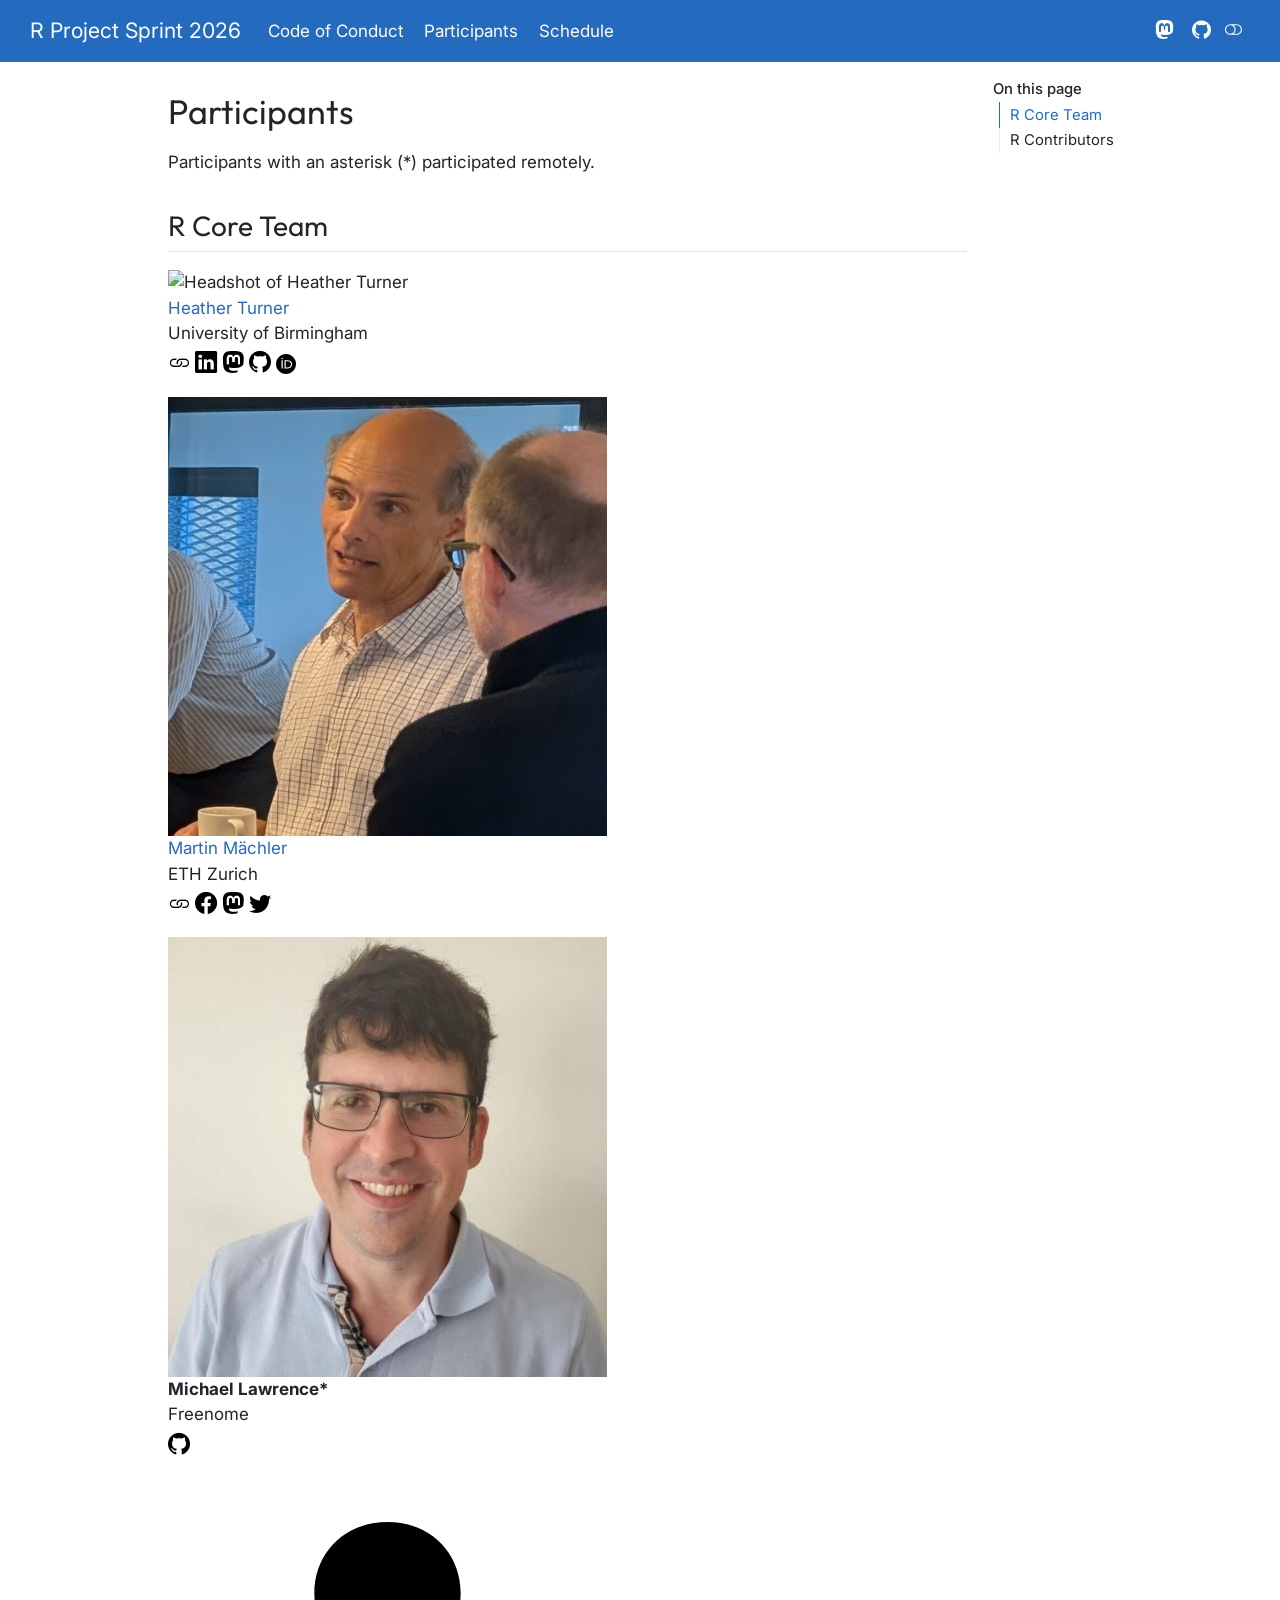
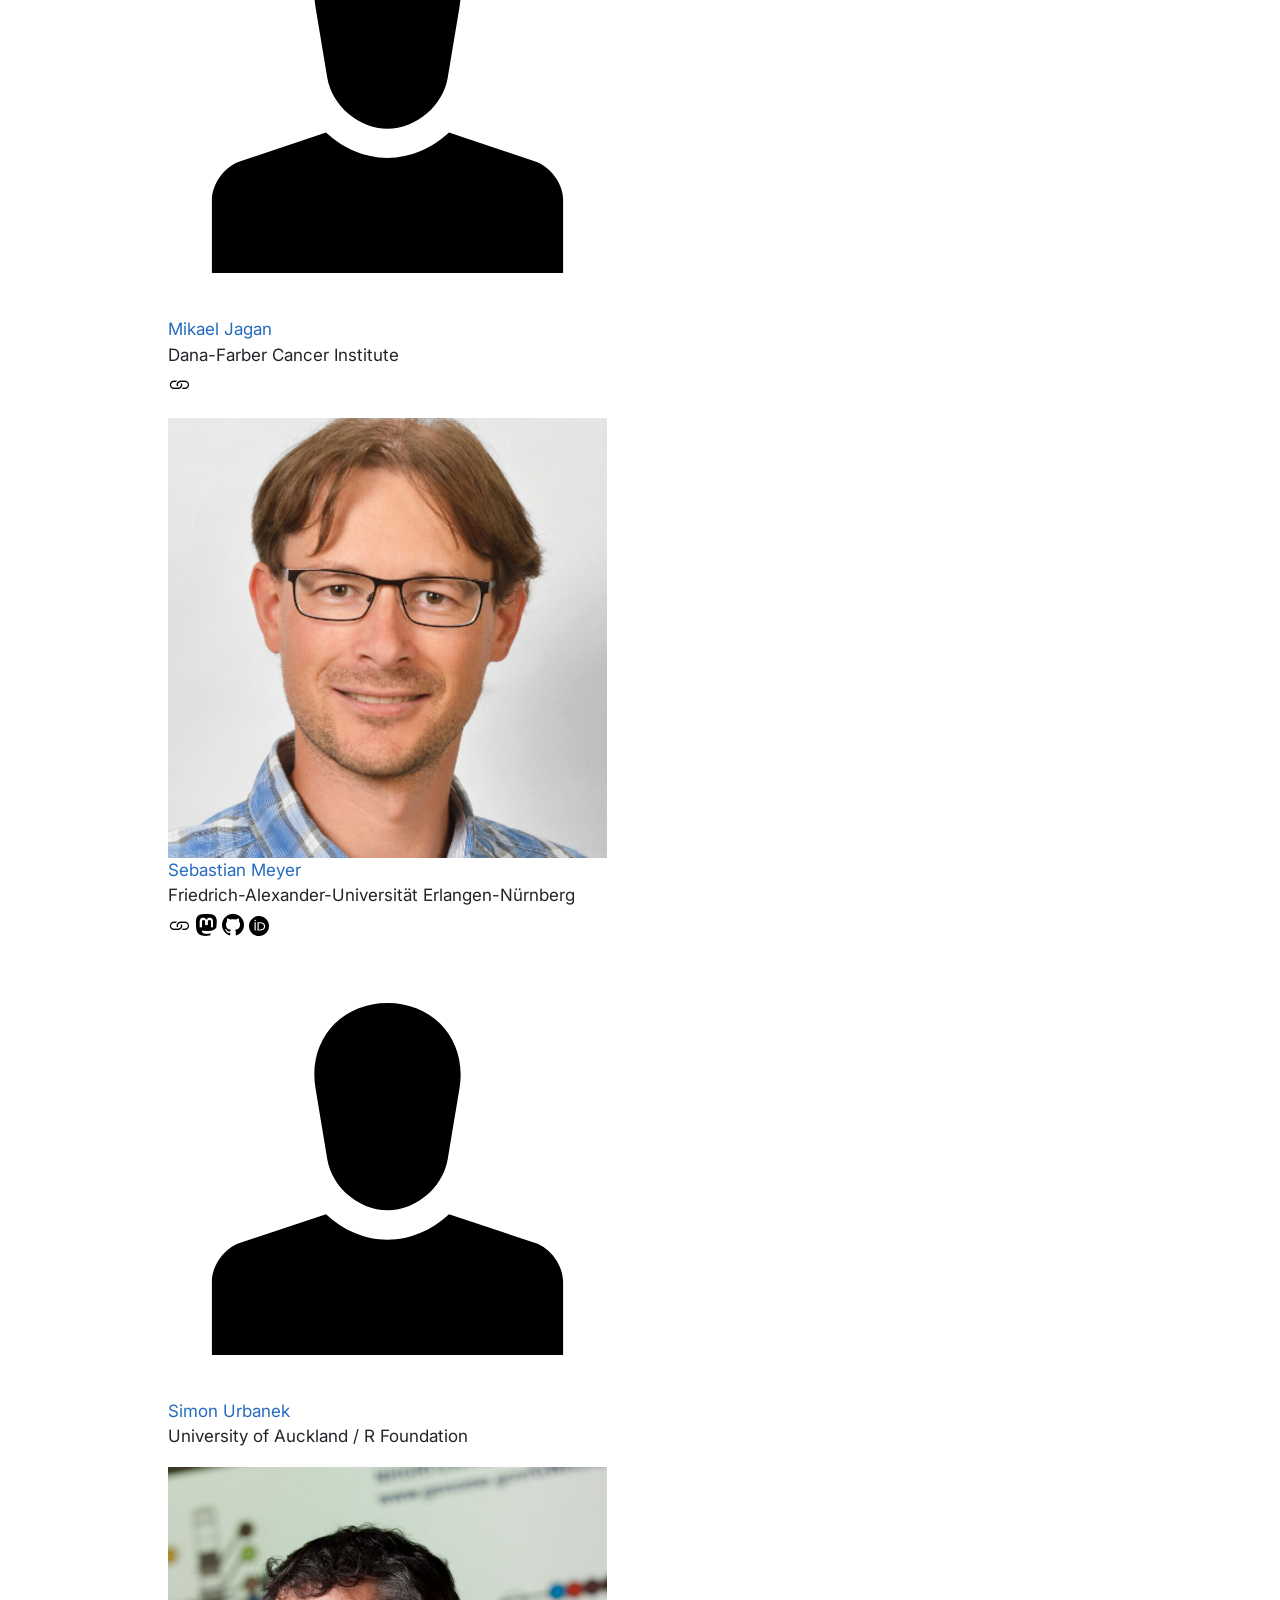
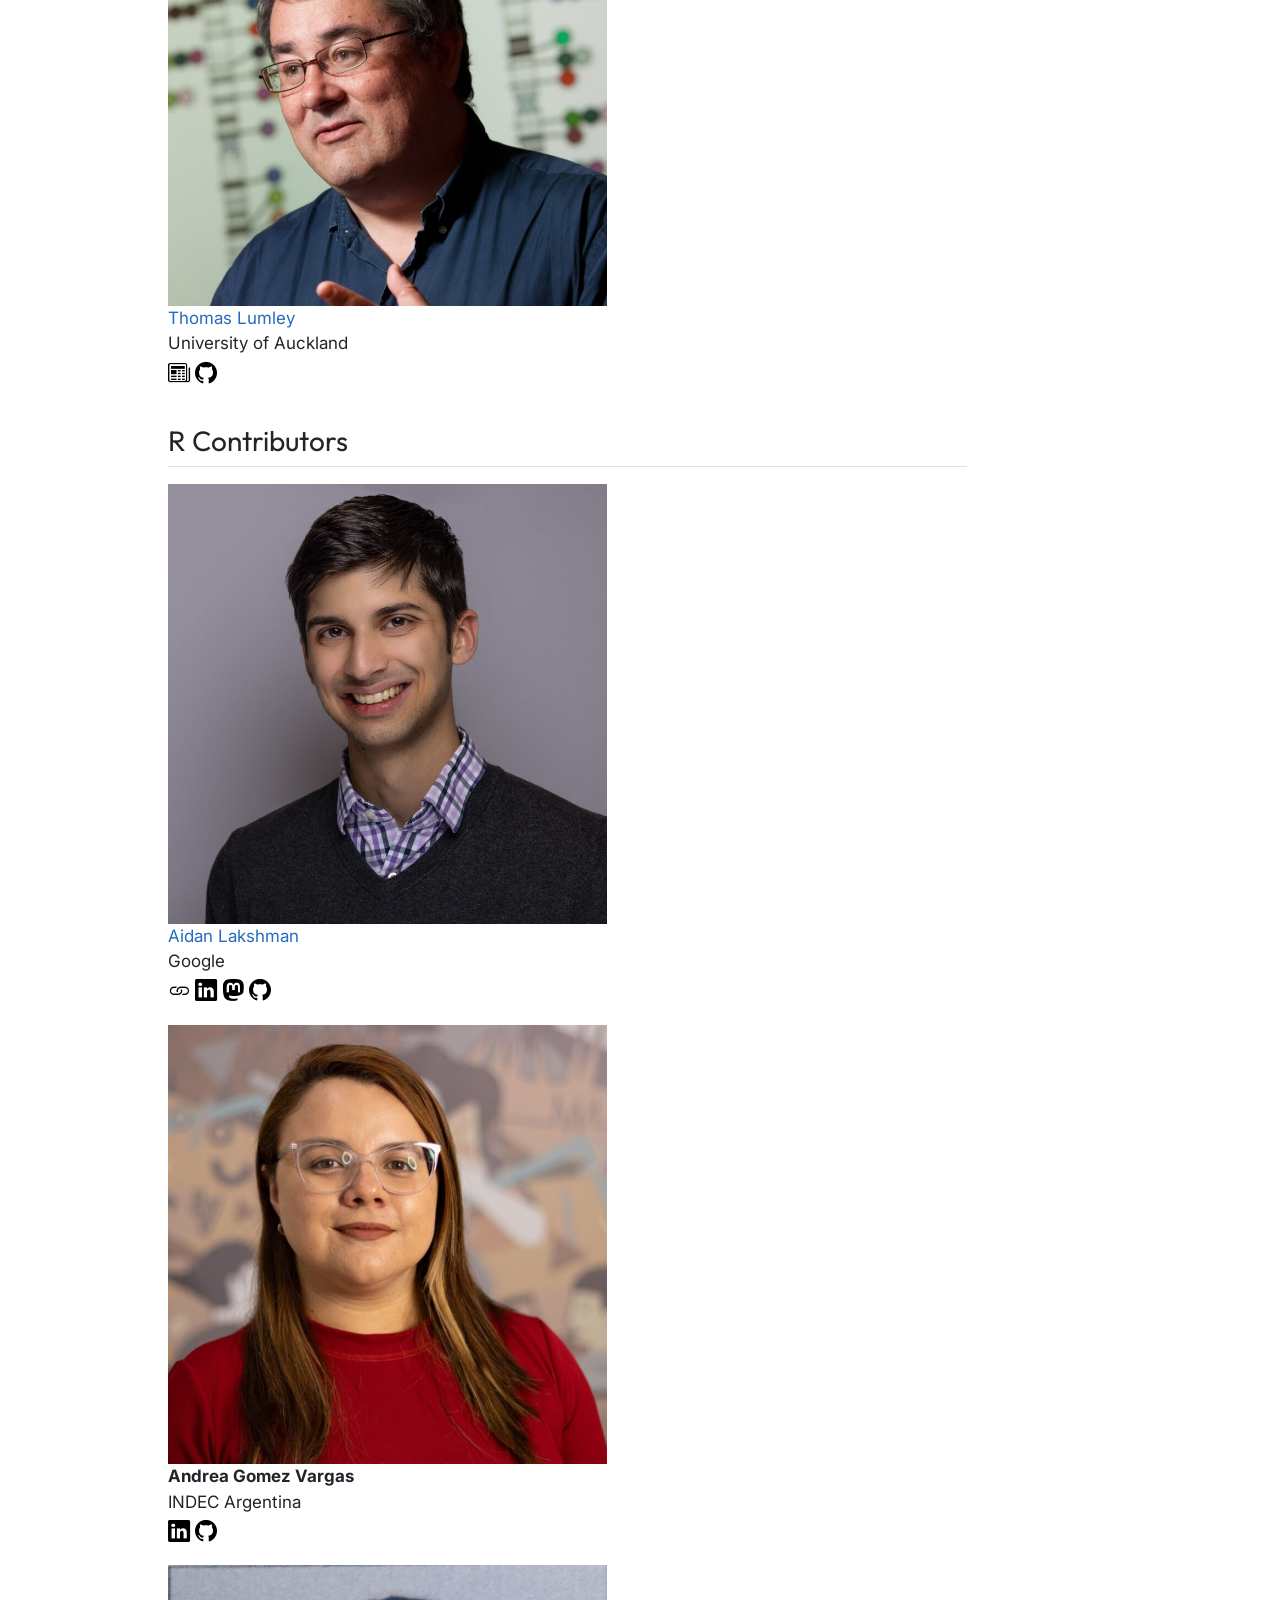
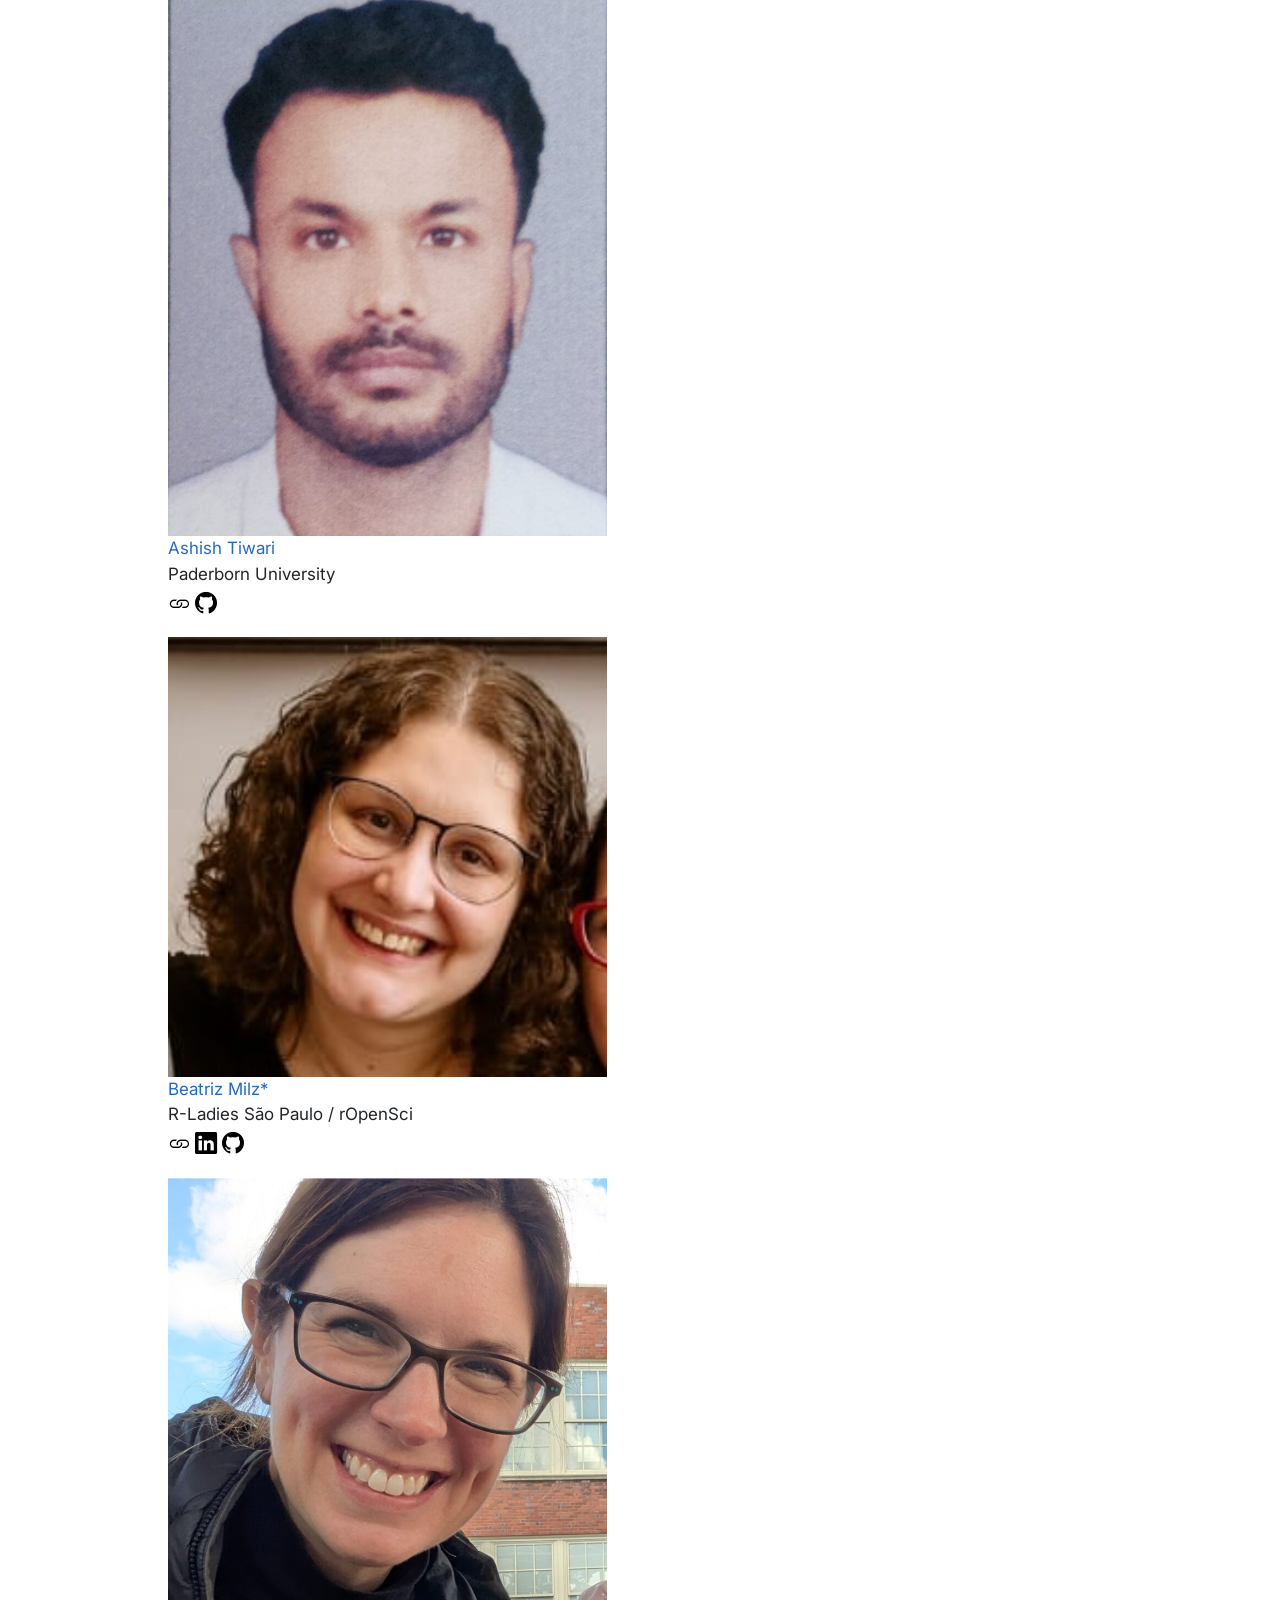
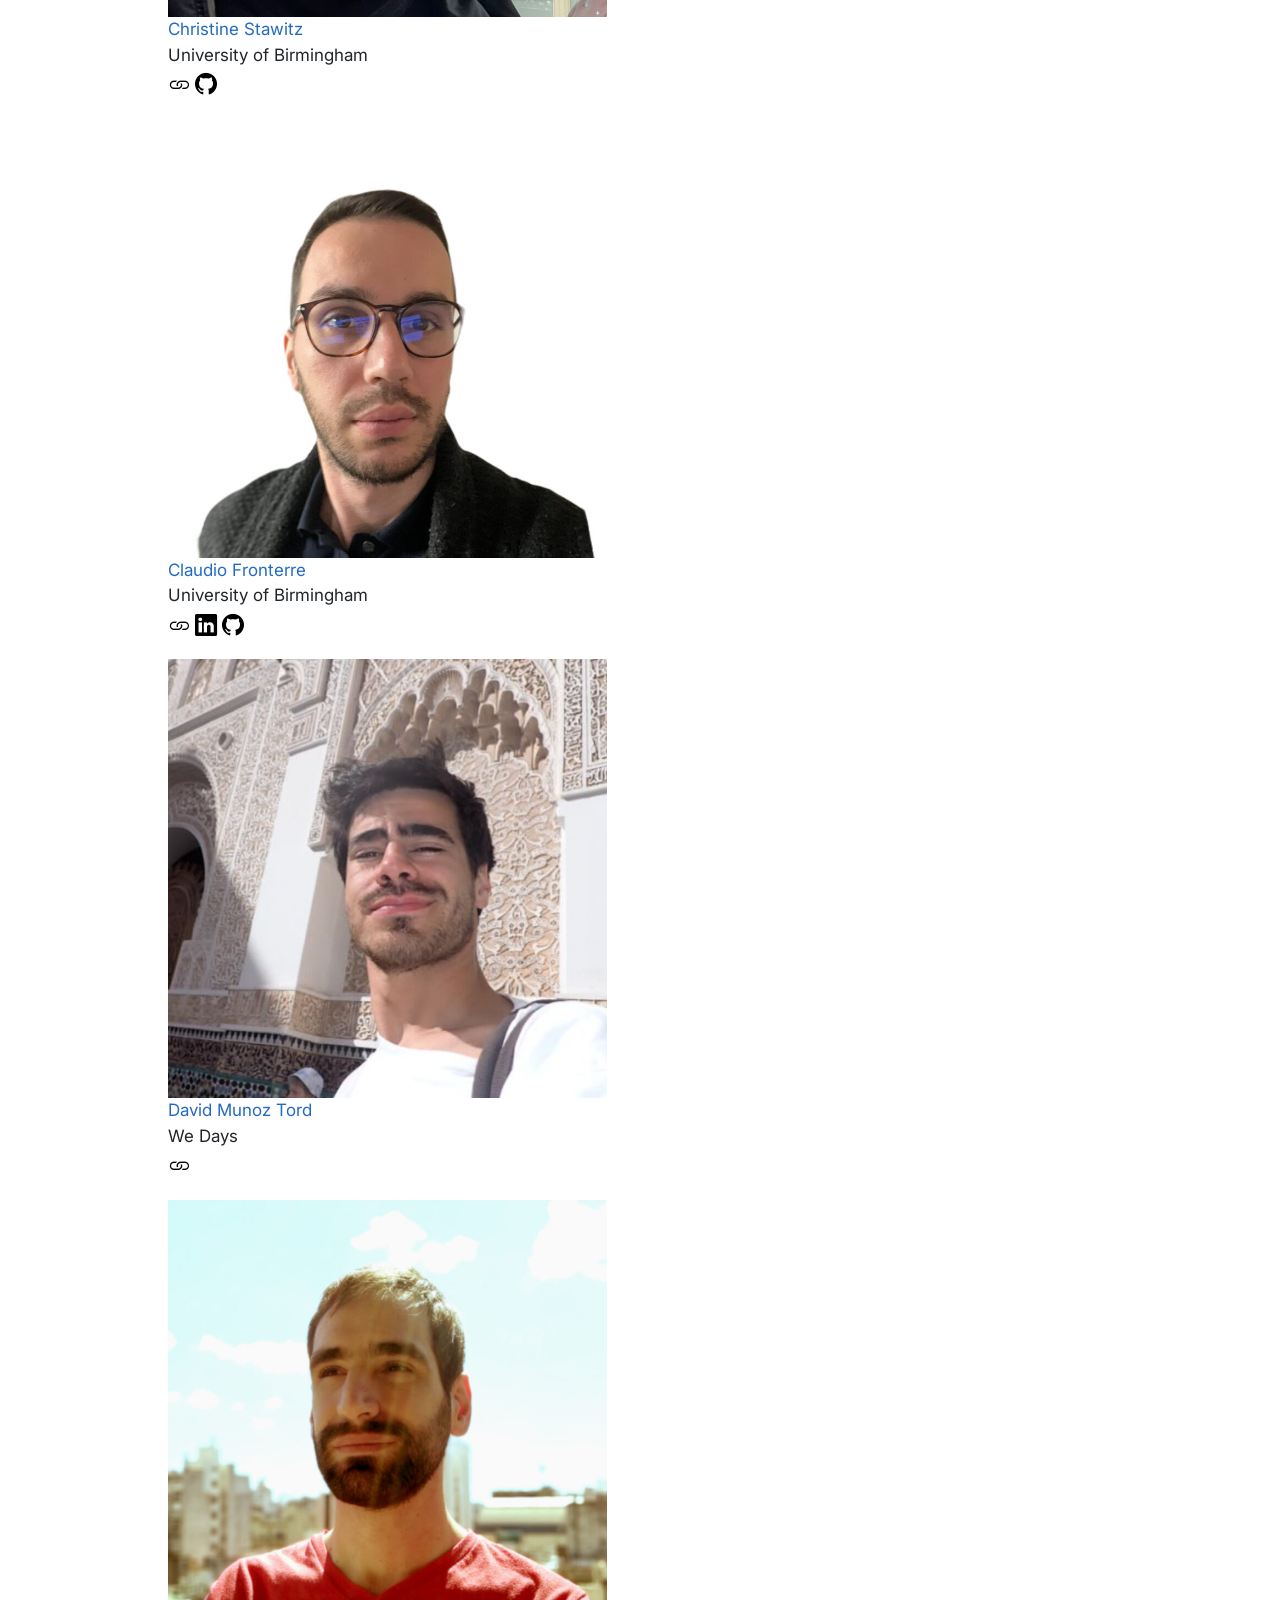
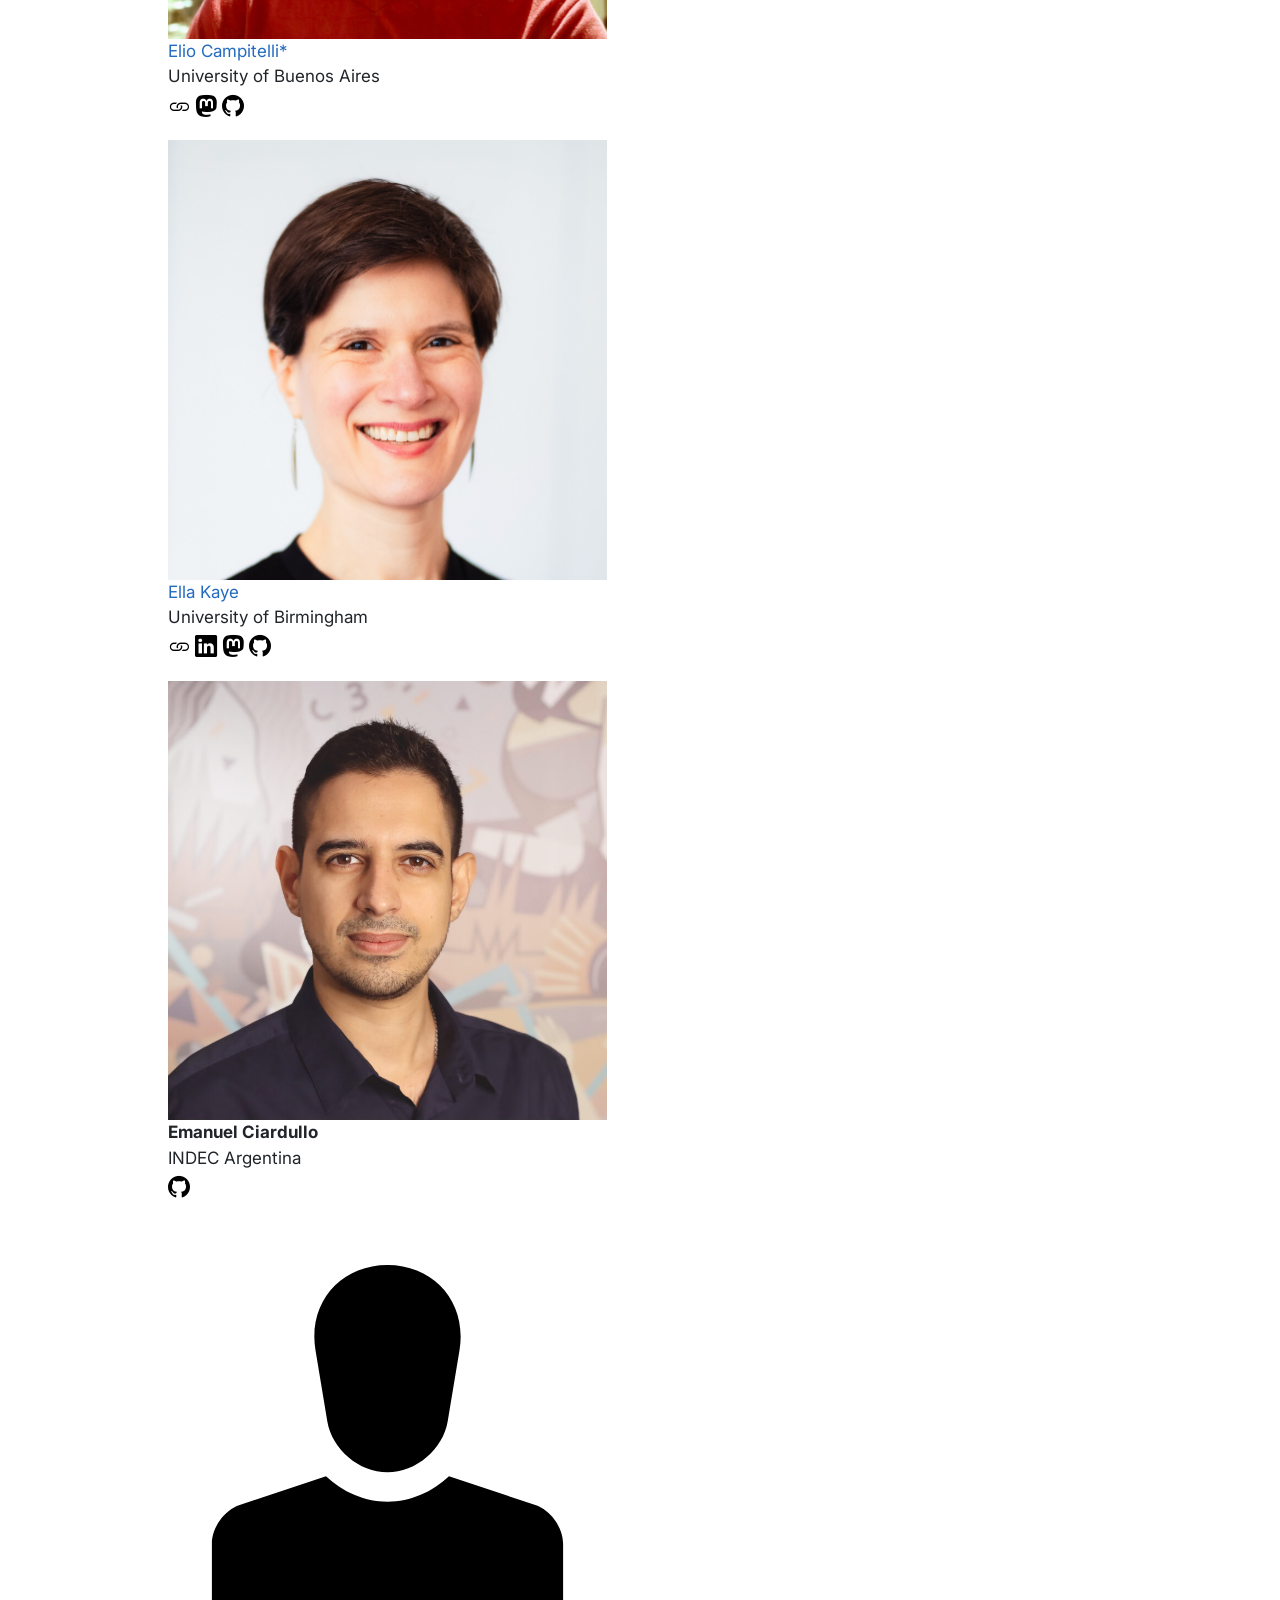
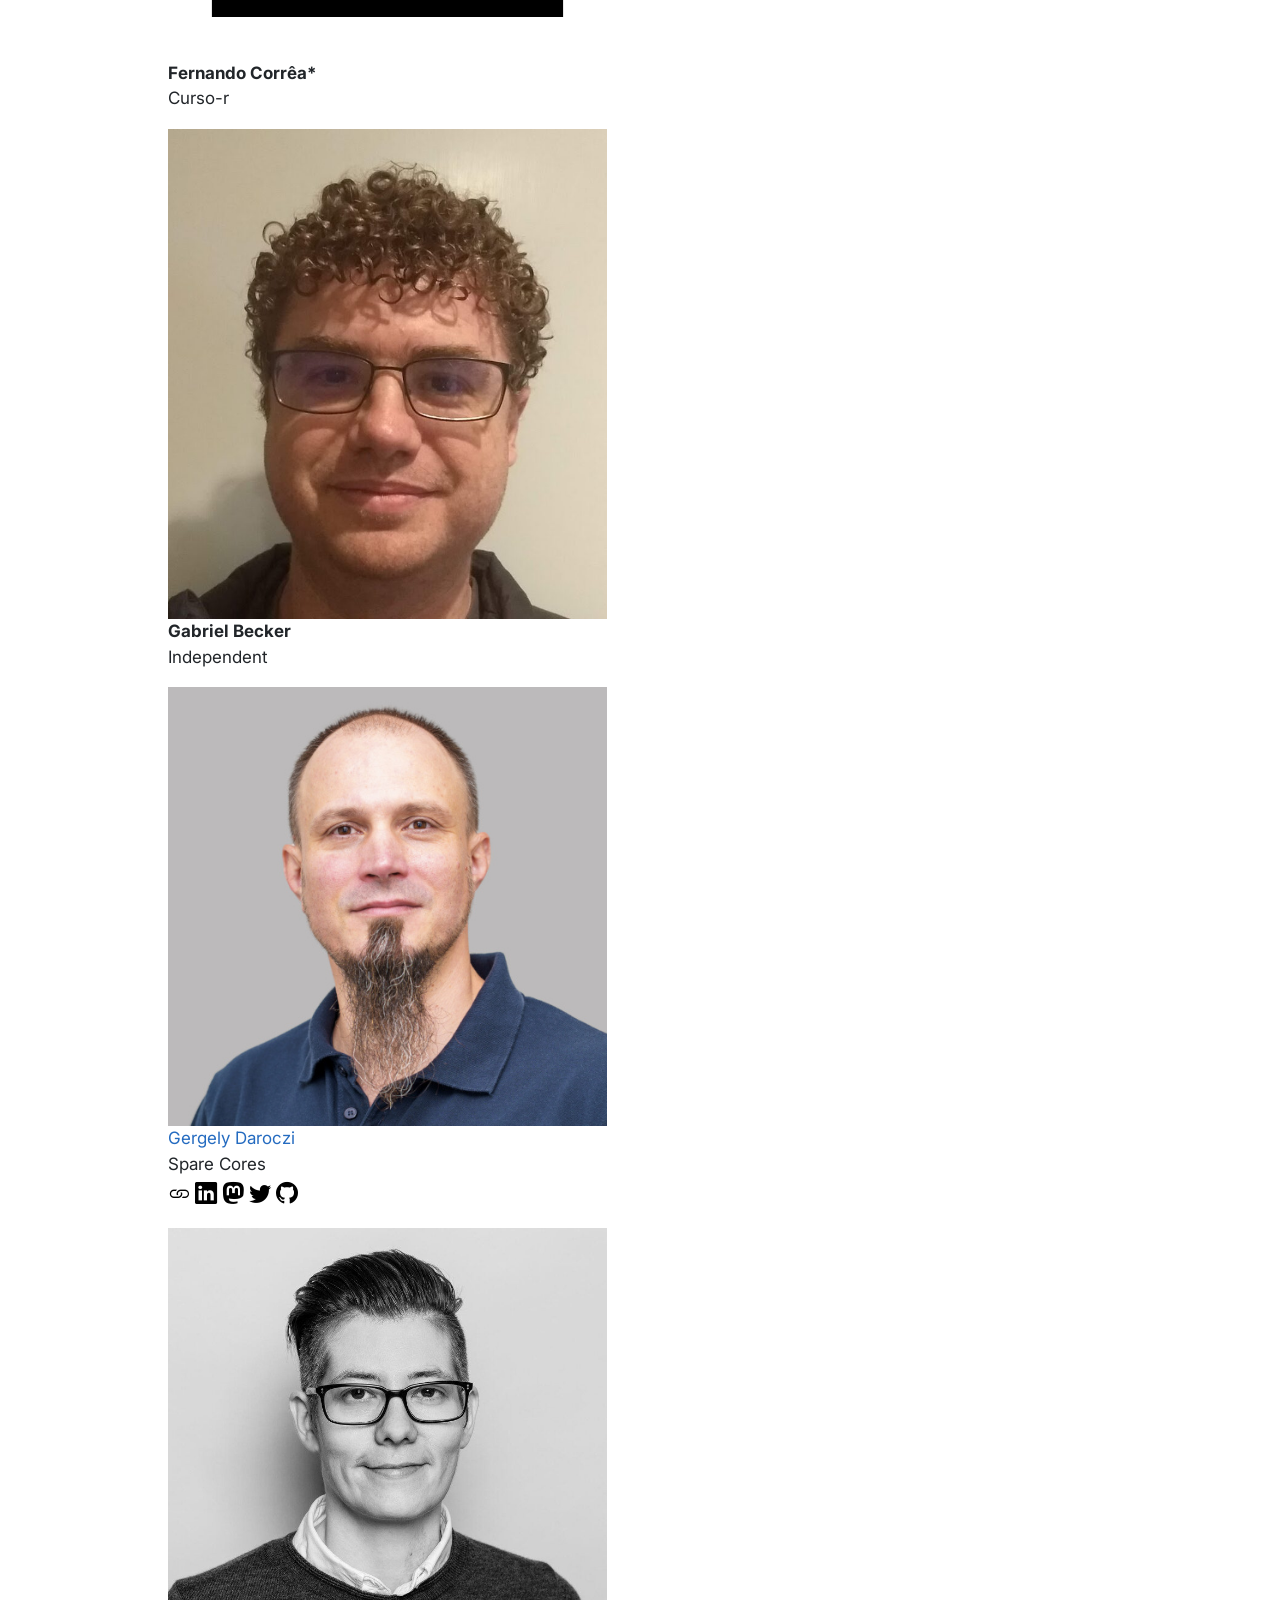
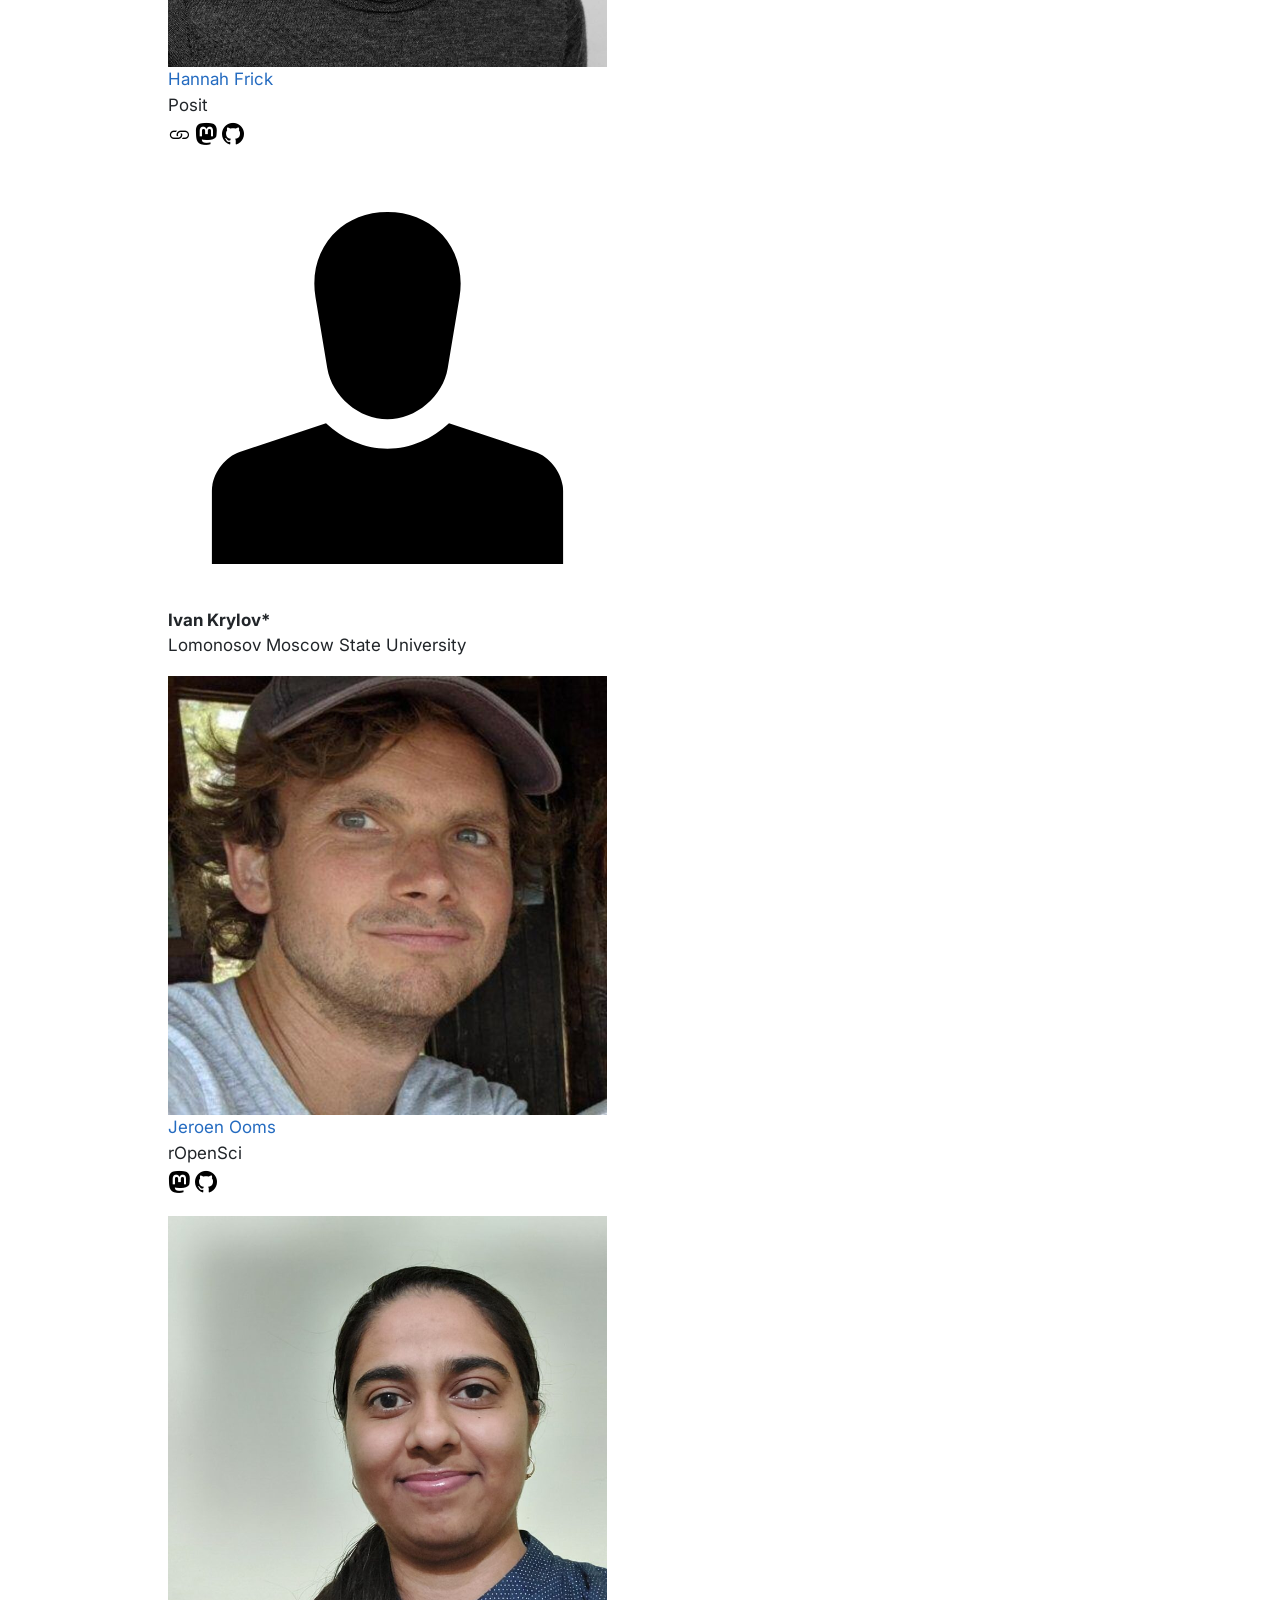
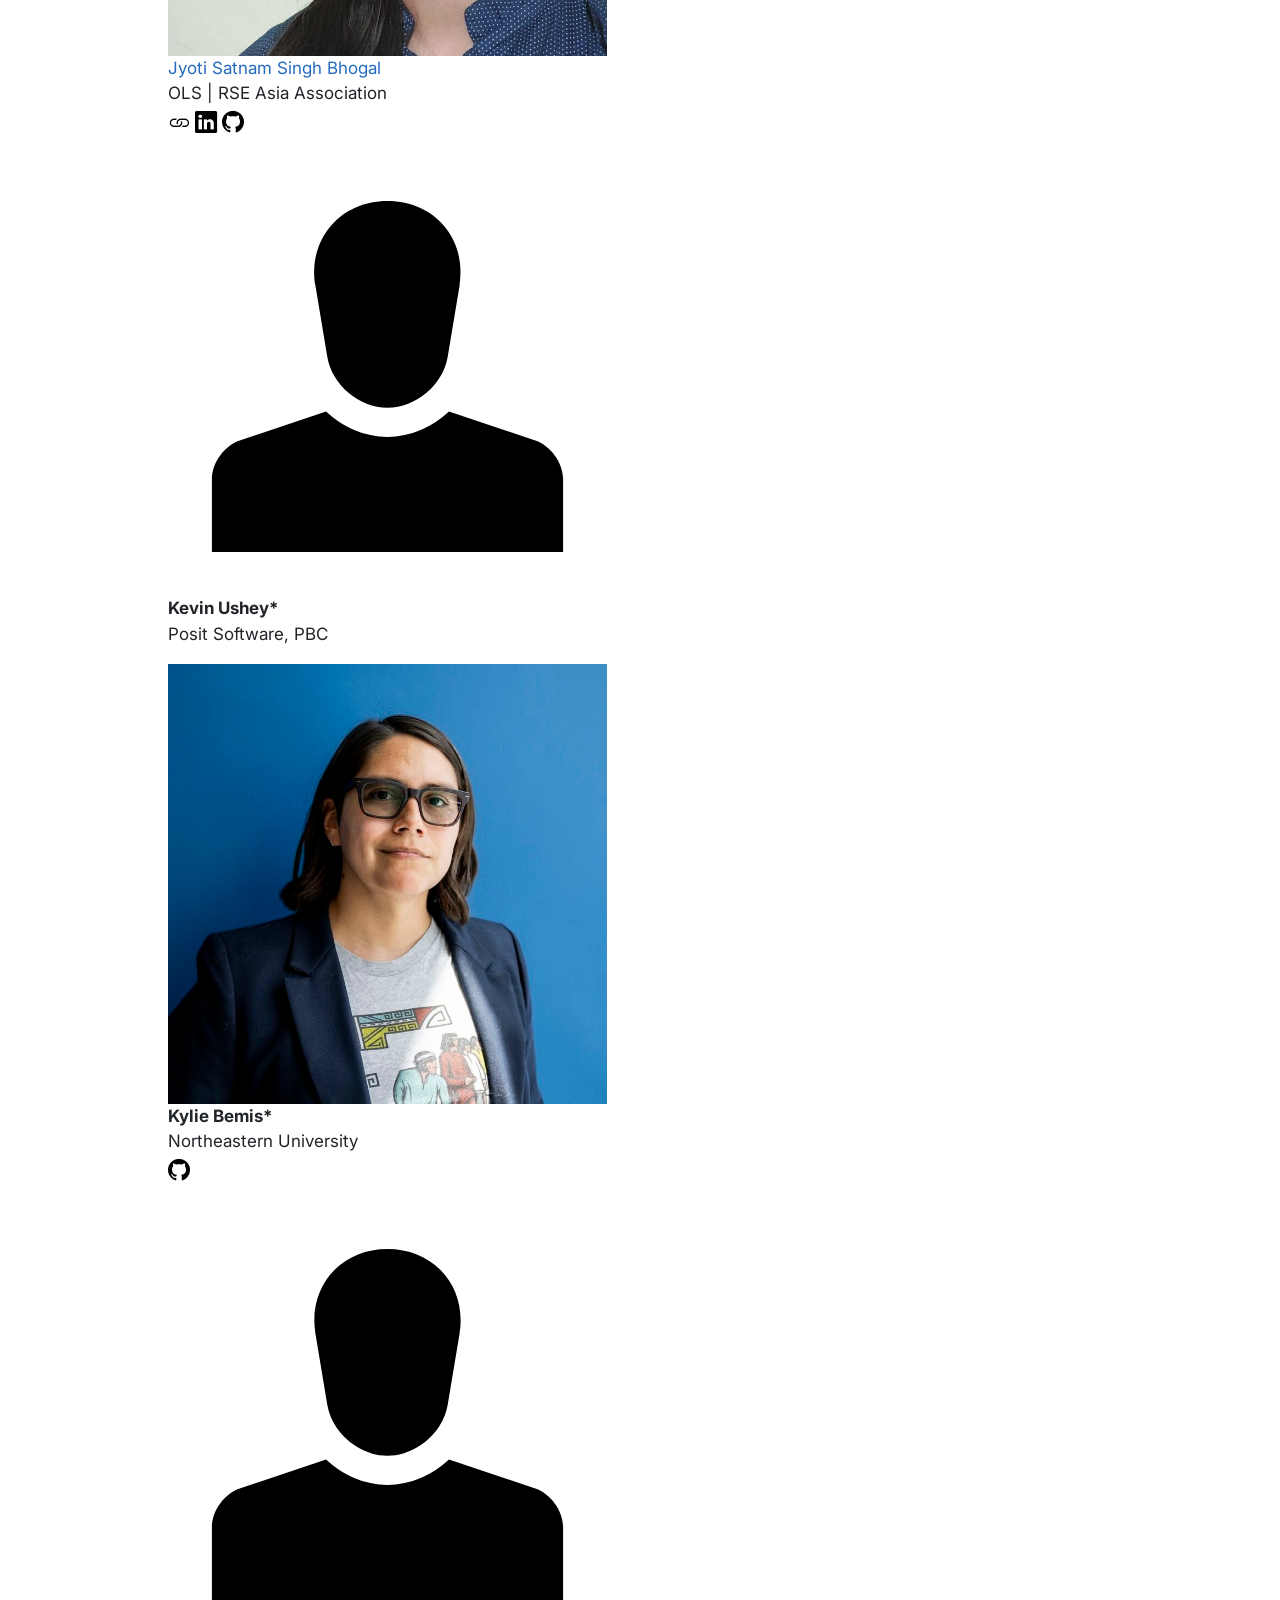
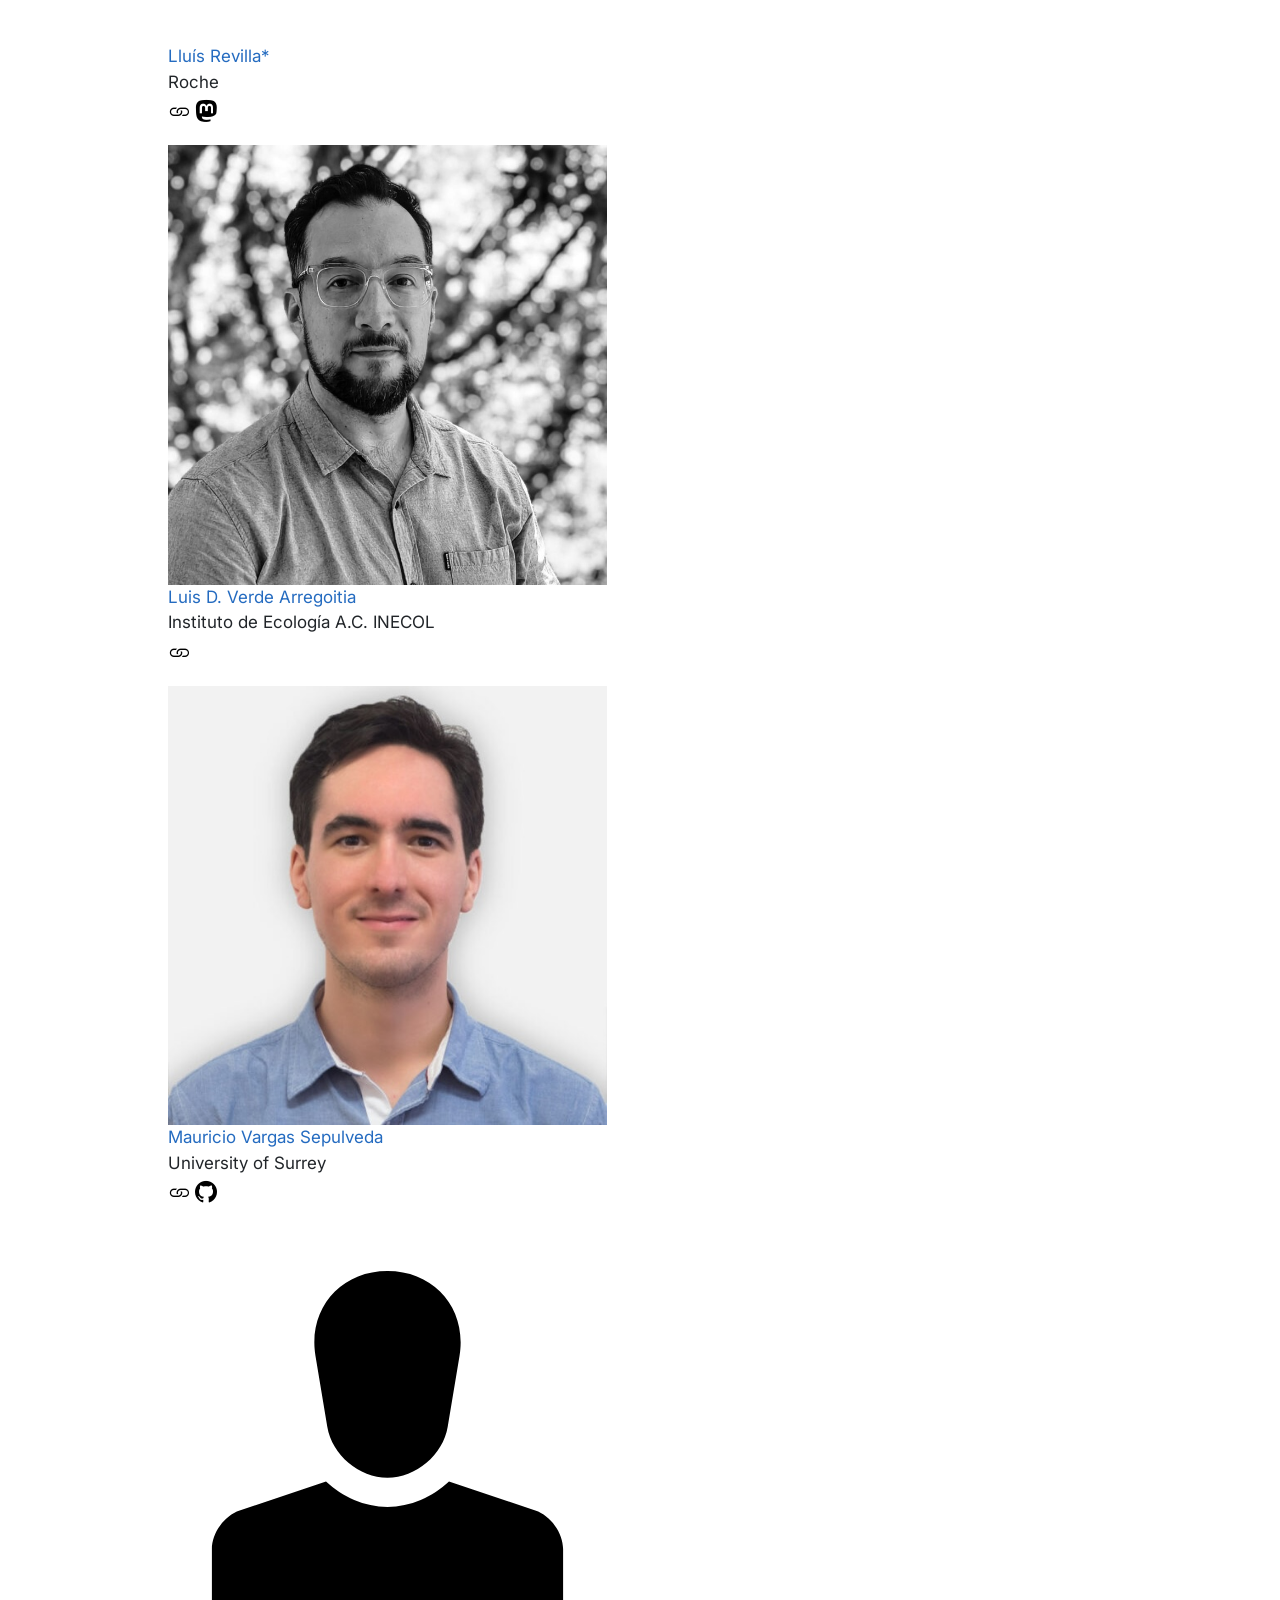
==== commit fcf62a5e: "Built site for gh-pages" ====
--- a/participants/index.html
+++ b/participants/index.html
@@ -399,7 +399,7 @@
 <p><img src="../participants/optimized/UMHND-gabriel-becker.jpg" alt="Headshot of Gabriel Becker" style="width:55%"> <br><b> Gabriel Becker </b><br> Independent <br></p>
 </div>
 <div>
-<p><img src="../media/headshot-gergely_daroczi.jpg" alt="Headshot of Gergely Daroczi" style="width:55%"> <br> <a href="https://daroczig.github.io" target="_blank" style="text-decoration:none">Gergely Daroczi</a> <br> Rx Studio <br> <a href="https://daroczig.github.io" target="_blank" style="text-decoration:none"><i class="bi-link " style="font-size: 1.3em;color: #000000;" role="img" aria-hidden="true"></i></a> <a href="https://www.linkedin.com/in/daroczig/" target="_blank" style="text-decoration:none"><i class="bi-linkedin " style="font-size: 1.3em;color: #000000;" role="img" aria-hidden="true"></i></a> <a href="https://fosstodon.org/@daroczig" target="_blank" style="text-decoration:none"><i class="bi-mastodon " style="font-size: 1.3em;color: #000000;" role="img" aria-hidden="true"></i></a> <a href="https://twitter.com/daroczig/" target="_blank" style="text-decoration:none"><i class="bi-twitter " style="font-size: 1.3em;color: #000000;" role="img" aria-hidden="true"></i></a> <a href="https://github.com/daroczig/" target="_blank" style="text-decoration:none"><i class="bi-github " style="font-size: 1.3em;color: #000000;" role="img" aria-hidden="true"></i></a></p>
+<p><img src="../media/headshot-gergely_daroczi.jpg" alt="Headshot of Gergely Daroczi" style="width:55%"> <br> <a href="https://daroczig.github.io" target="_blank" style="text-decoration:none">Gergely Daroczi</a> <br> Spare Cores <br> <a href="https://daroczig.github.io" target="_blank" style="text-decoration:none"><i class="bi-link " style="font-size: 1.3em;color: #000000;" role="img" aria-hidden="true"></i></a> <a href="https://www.linkedin.com/in/daroczig/" target="_blank" style="text-decoration:none"><i class="bi-linkedin " style="font-size: 1.3em;color: #000000;" role="img" aria-hidden="true"></i></a> <a href="https://fosstodon.org/@daroczig" target="_blank" style="text-decoration:none"><i class="bi-mastodon " style="font-size: 1.3em;color: #000000;" role="img" aria-hidden="true"></i></a> <a href="https://twitter.com/daroczig/" target="_blank" style="text-decoration:none"><i class="bi-twitter " style="font-size: 1.3em;color: #000000;" role="img" aria-hidden="true"></i></a> <a href="https://github.com/daroczig/" target="_blank" style="text-decoration:none"><i class="bi-github " style="font-size: 1.3em;color: #000000;" role="img" aria-hidden="true"></i></a></p>
 </div>
 <div>
 <p><img src="../participants/optimized/JXER9-hannah_frick.jpg" alt="Headshot of Hannah Frick" style="width:55%"> <br> <a href="https://www.frick.ws/" target="_blank" style="text-decoration:none">Hannah Frick</a> <br> Posit <br> <a href="https://www.frick.ws/" target="_blank" style="text-decoration:none"><i class="bi-link " style="font-size: 1.3em;color: #000000;" role="img" aria-hidden="true"></i></a> <a href="https://mastodon.social/@hfrick" target="_blank" style="text-decoration:none"><i class="bi-mastodon " style="font-size: 1.3em;color: #000000;" role="img" aria-hidden="true"></i></a> <a href="https://github.com/hfrick" target="_blank" style="text-decoration:none"><i class="bi-github " style="font-size: 1.3em;color: #000000;" role="img" aria-hidden="true"></i></a></p>
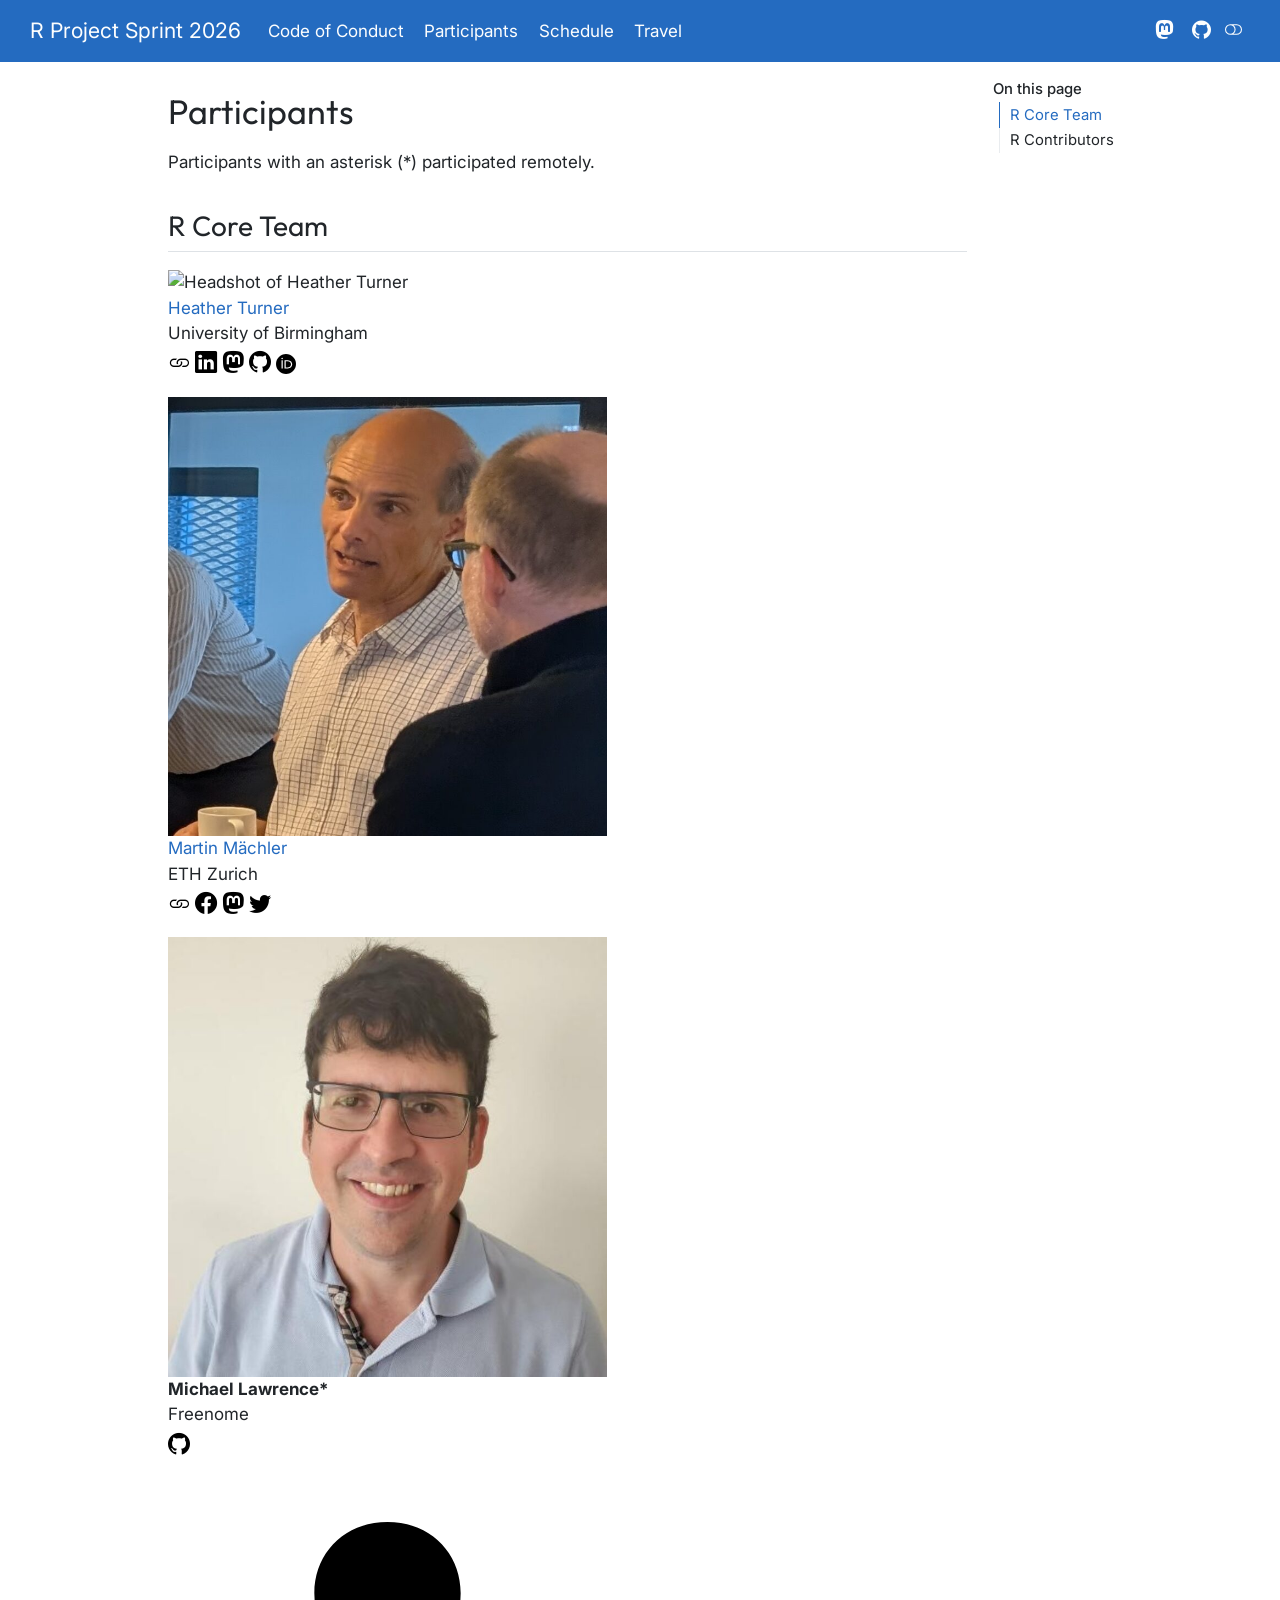
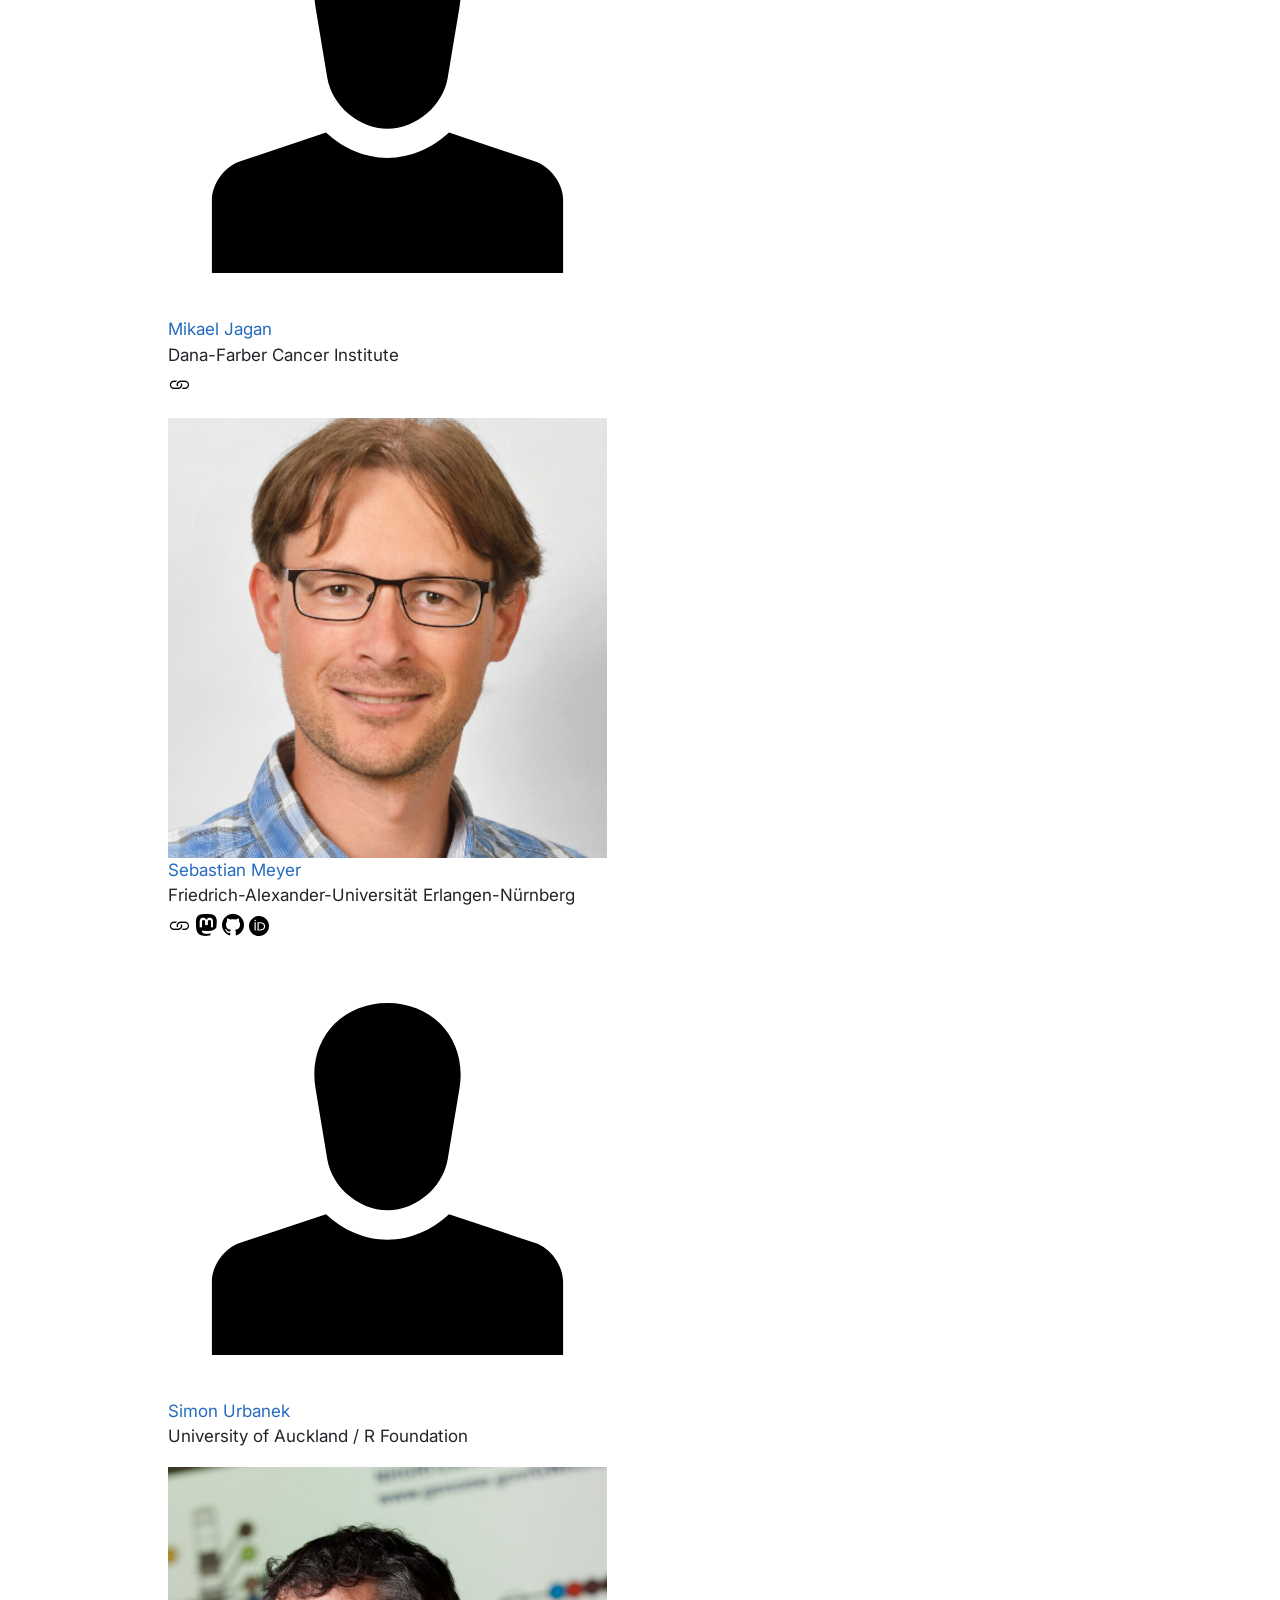
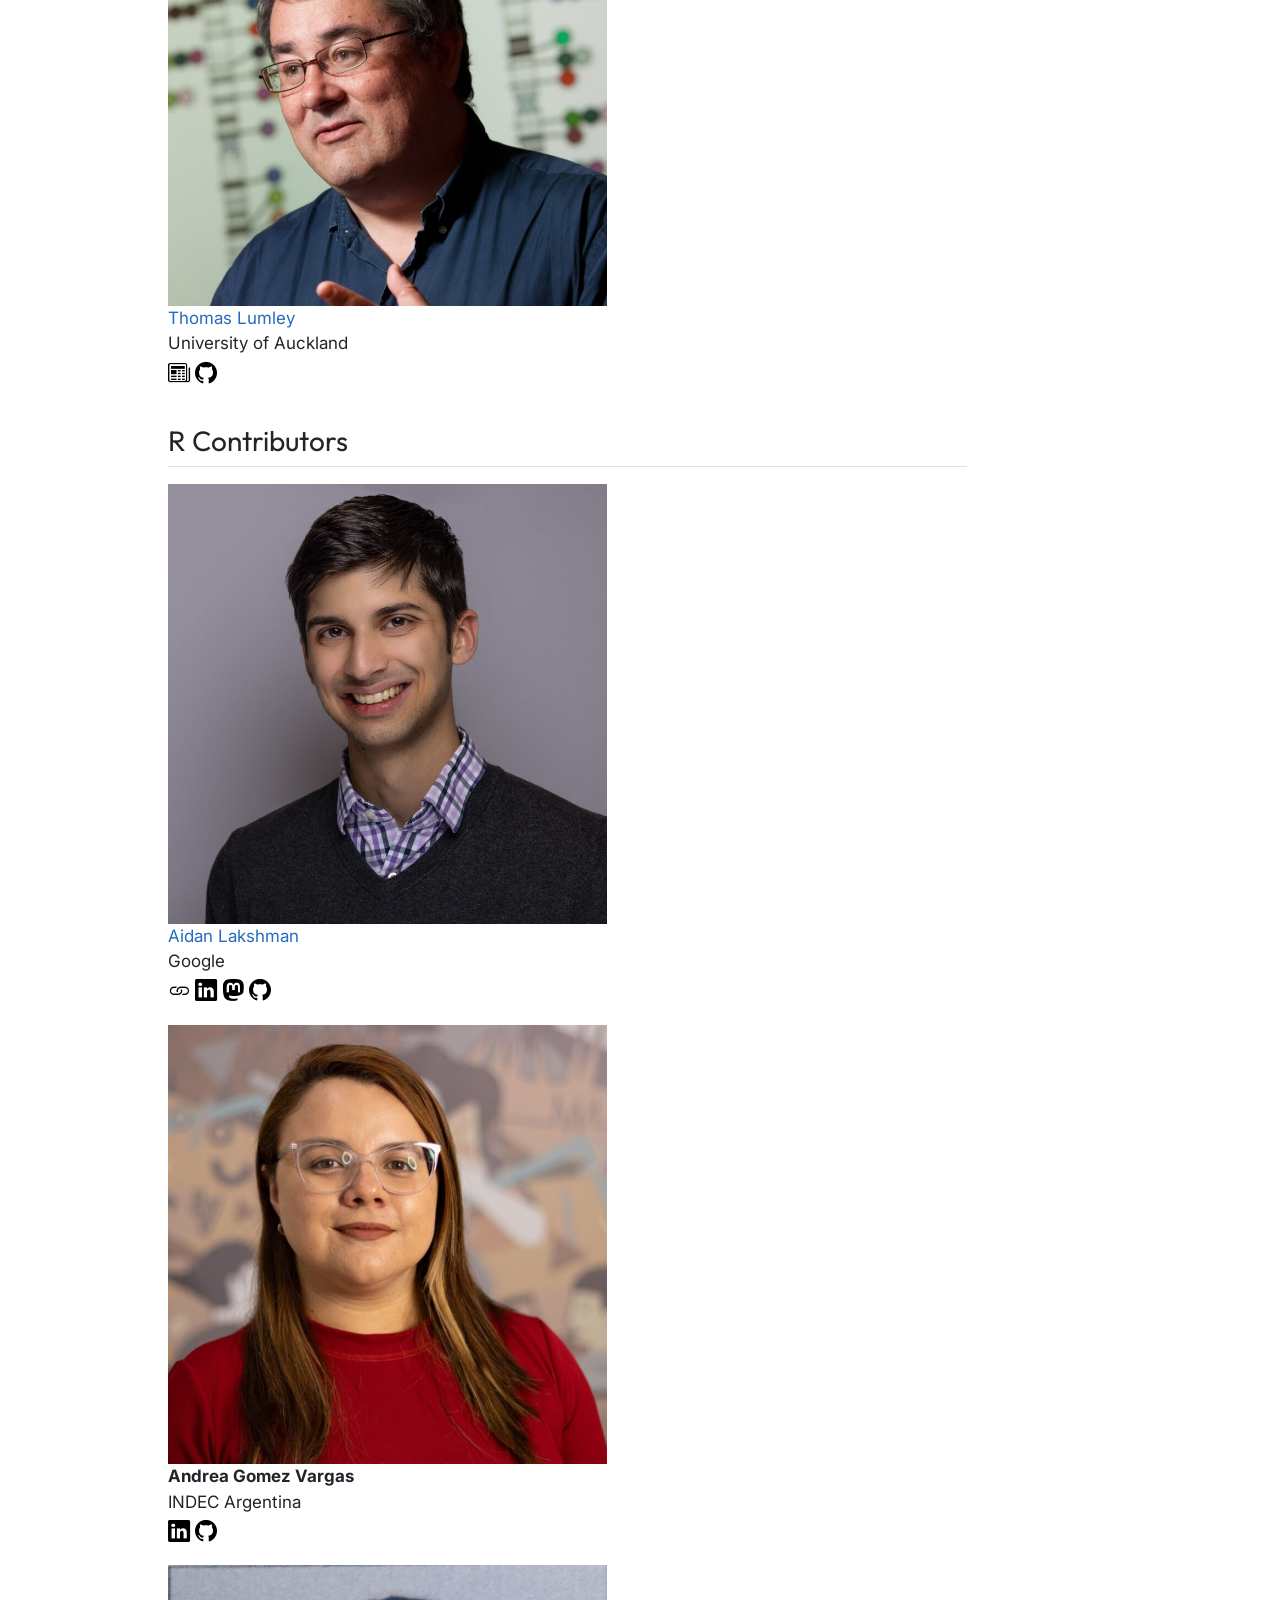
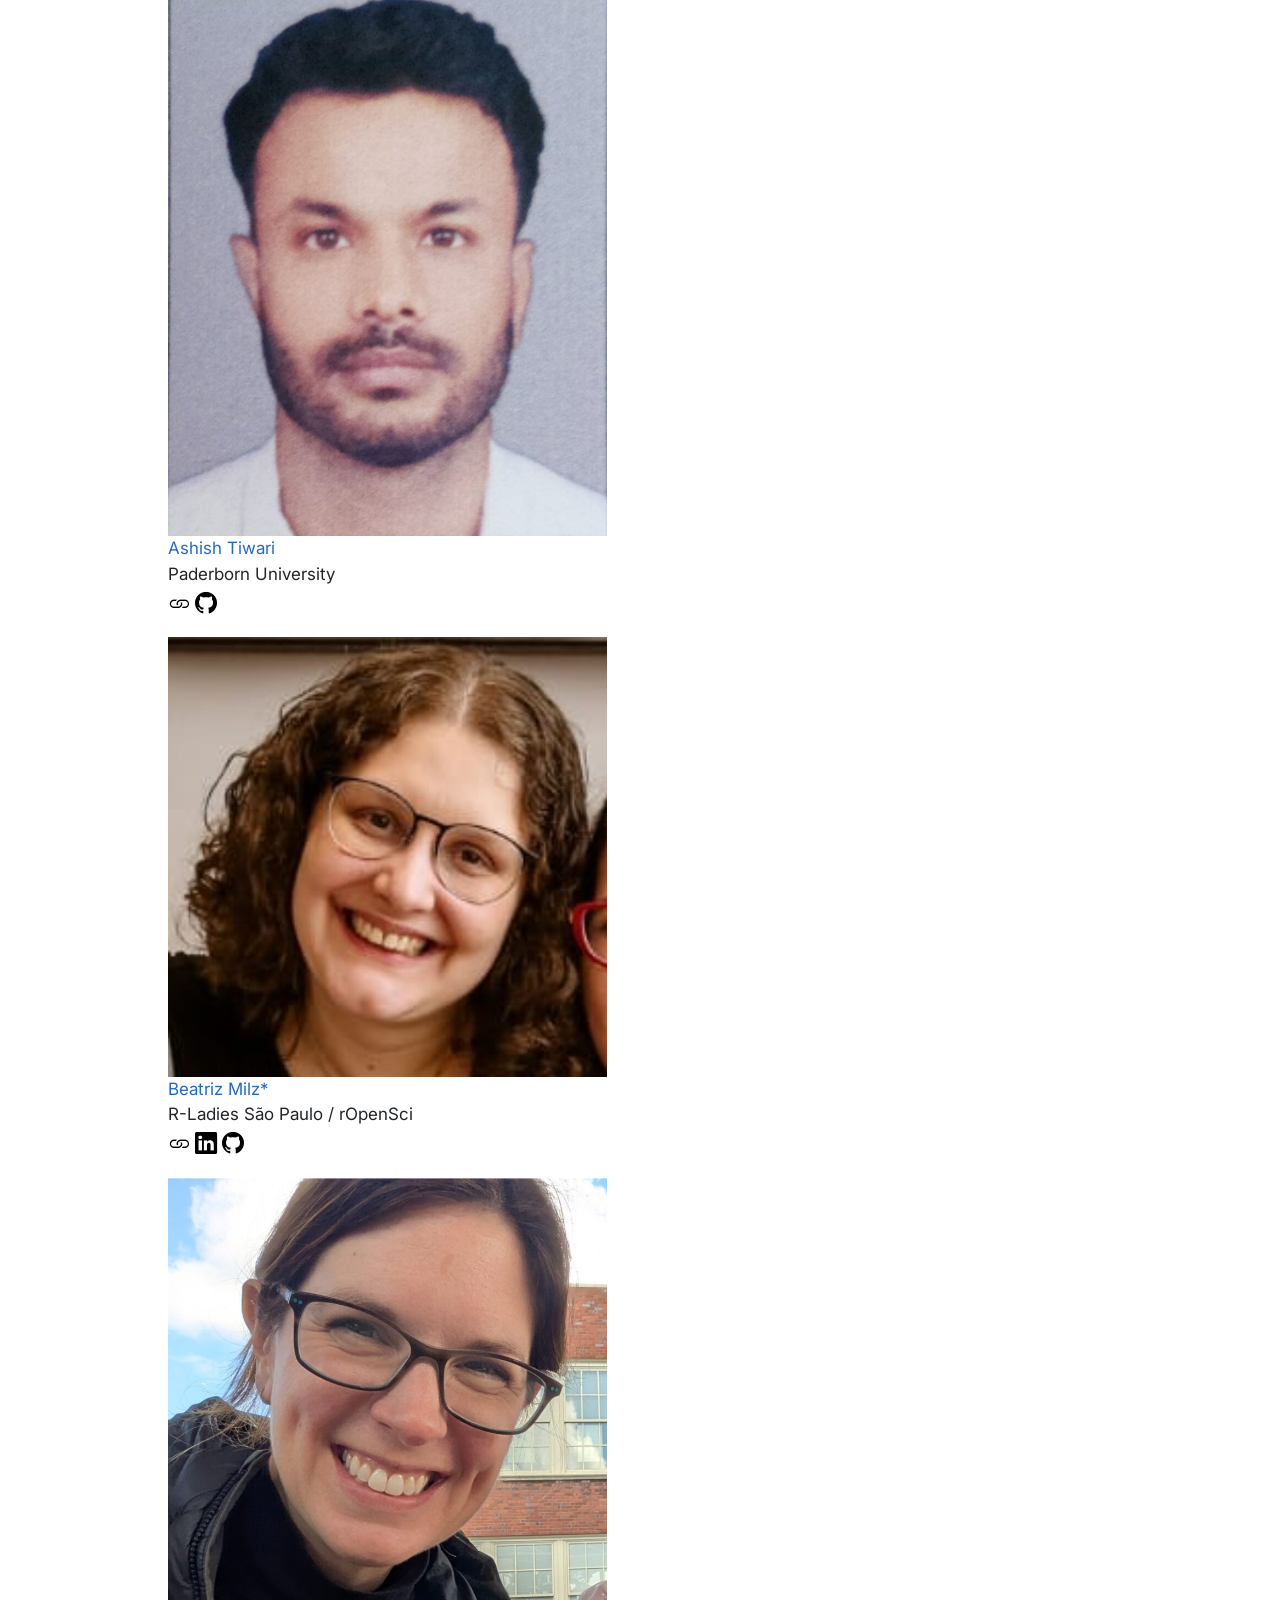
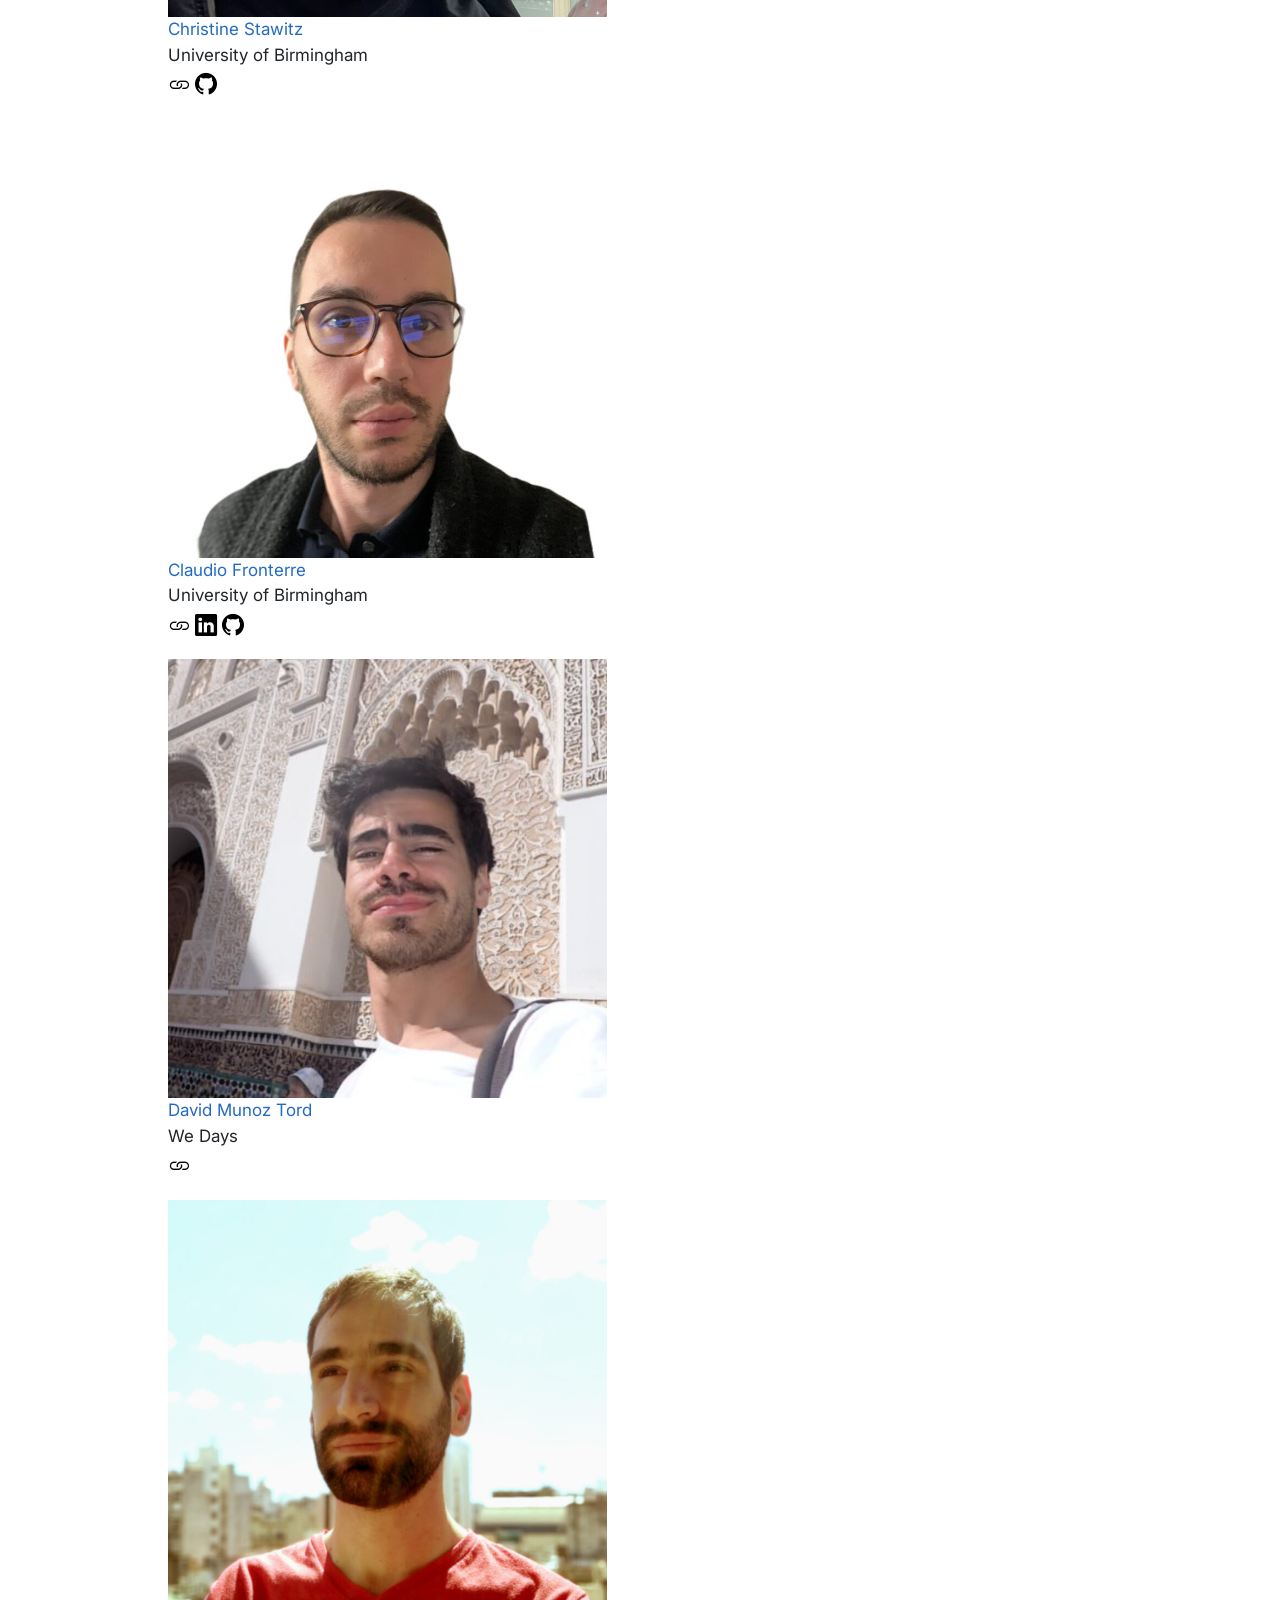
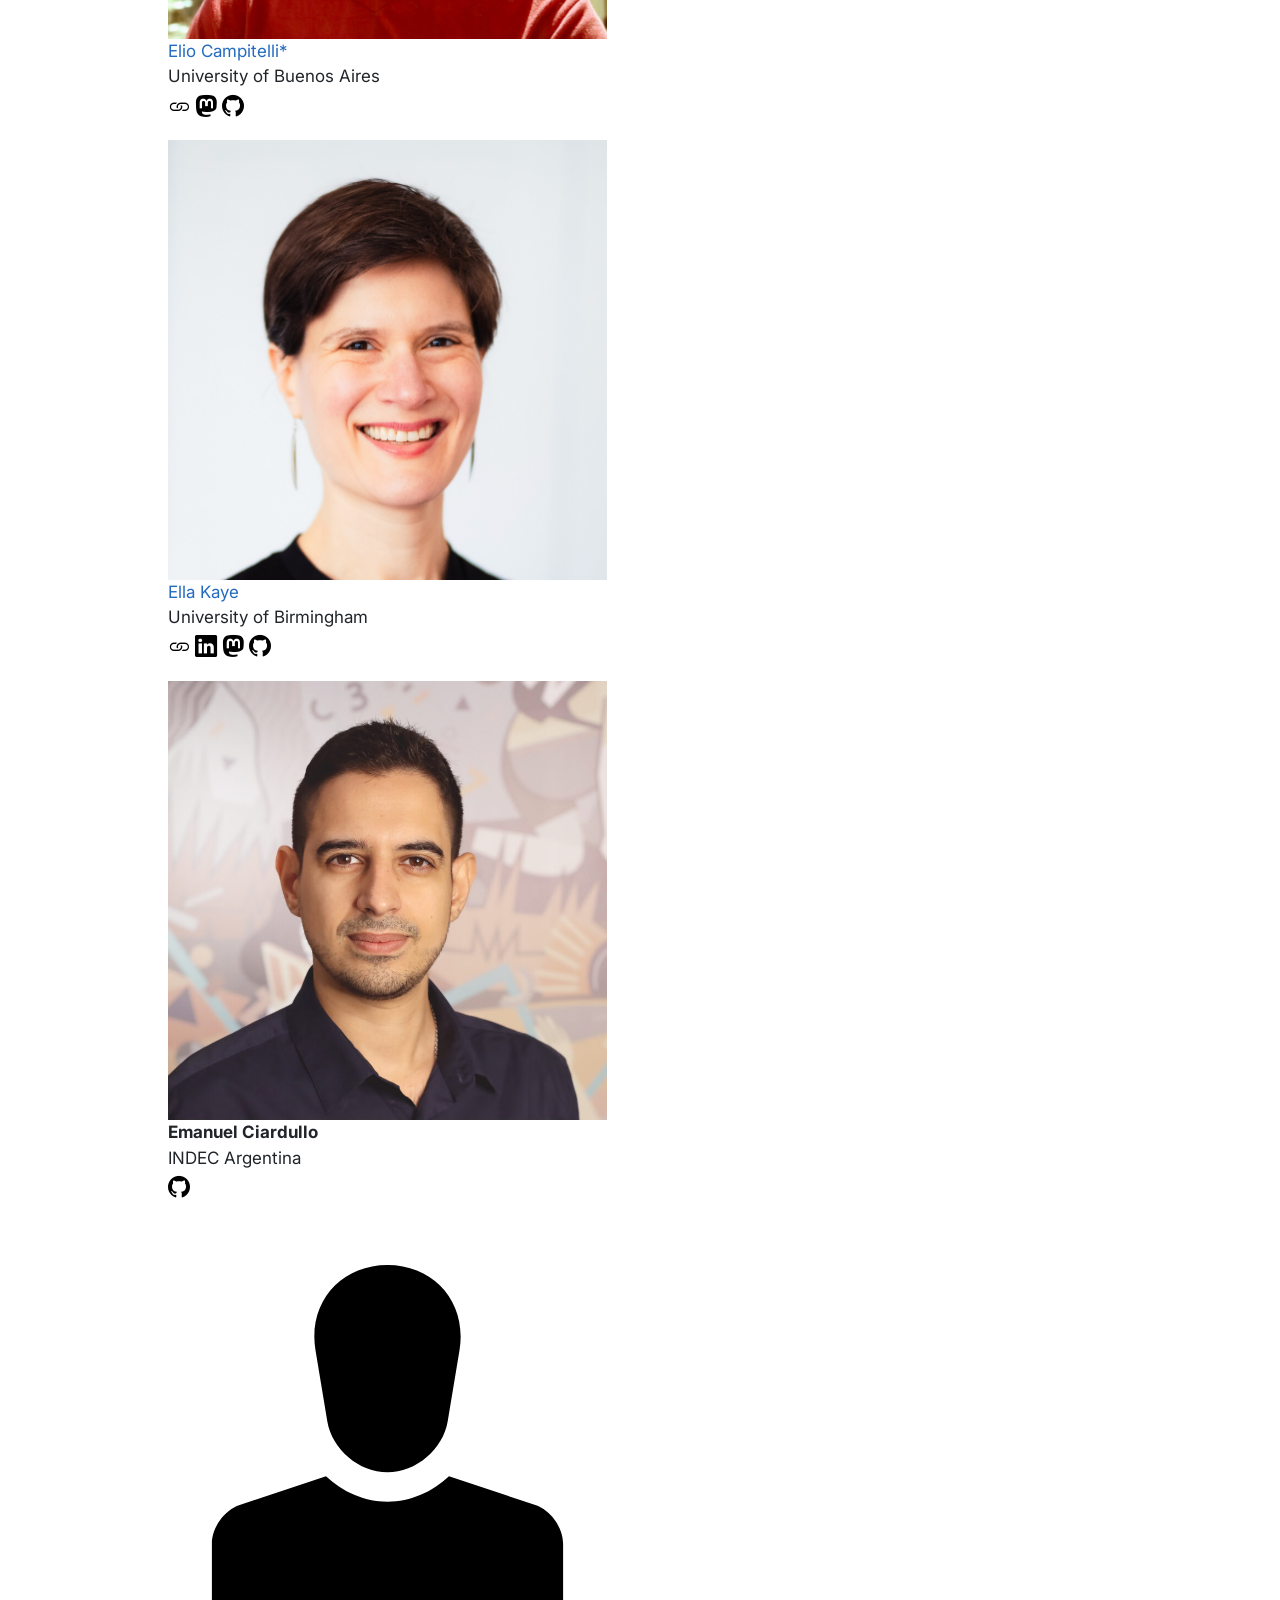
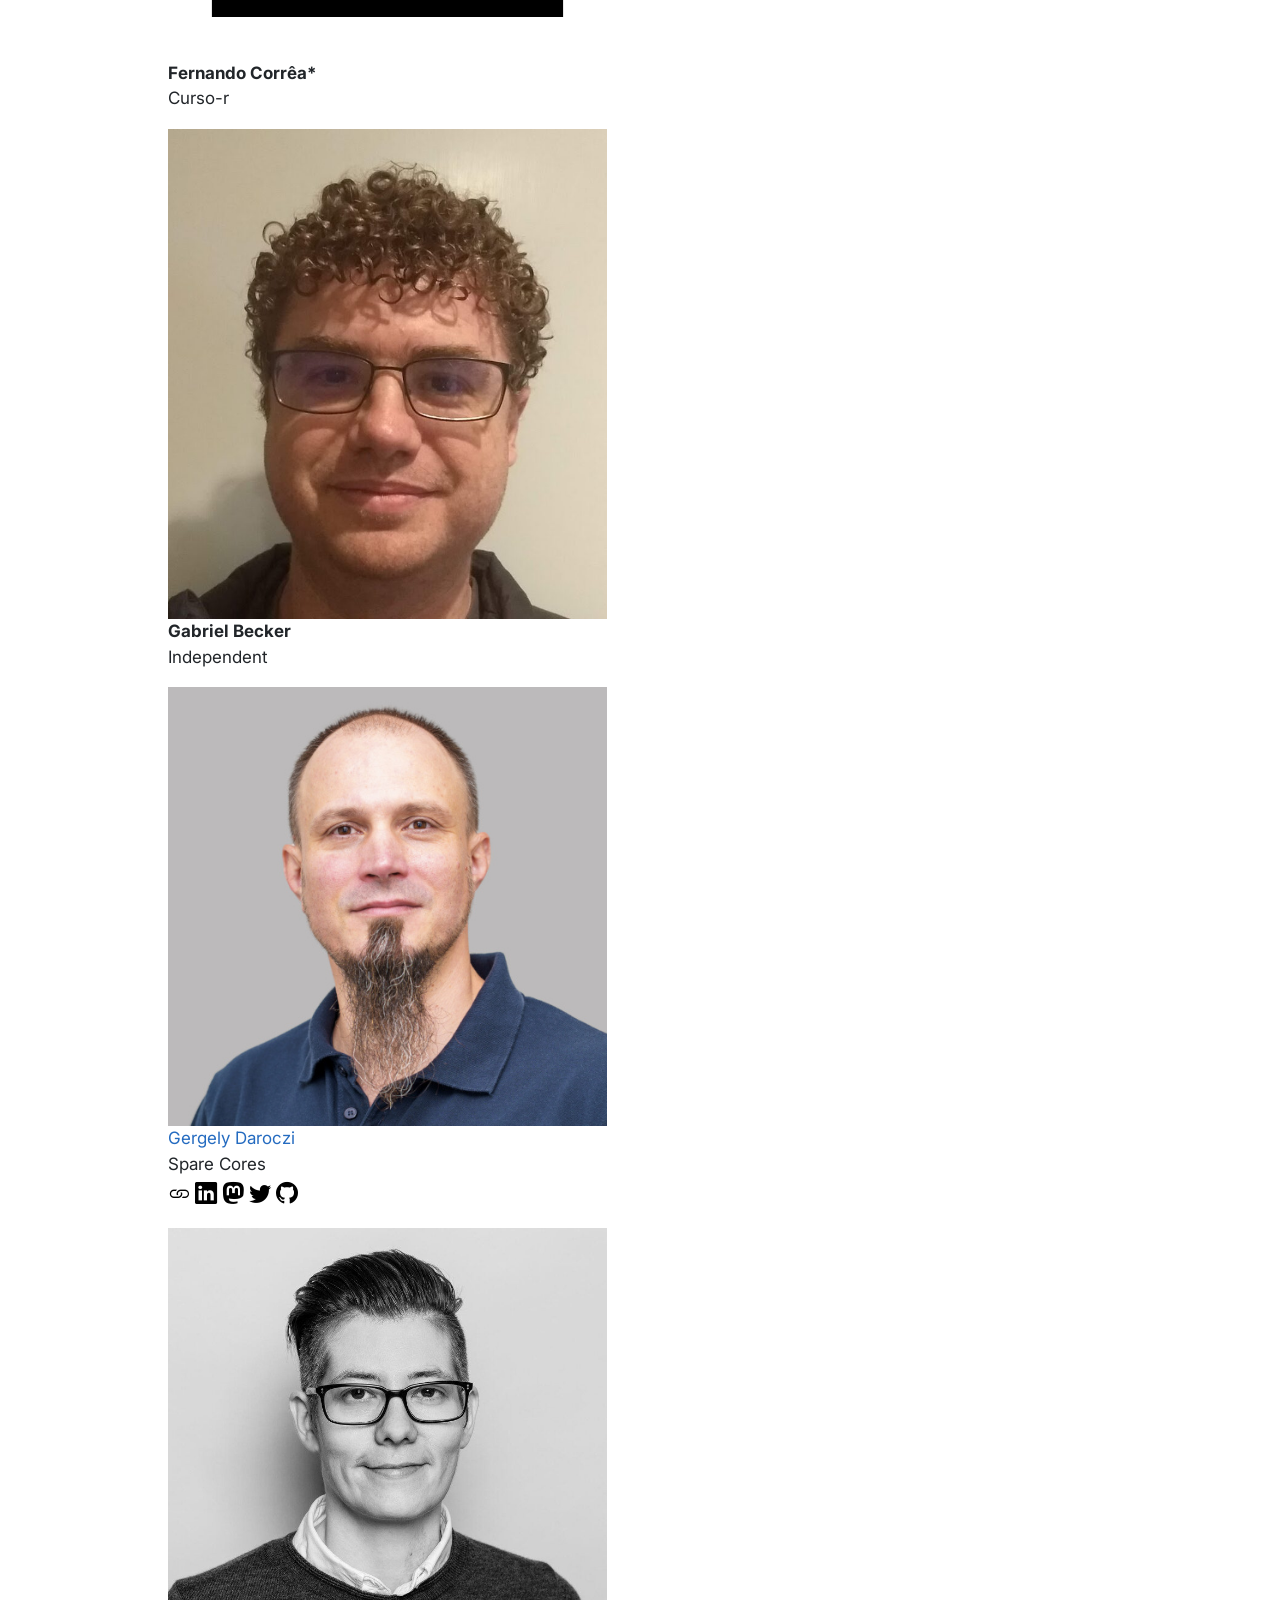
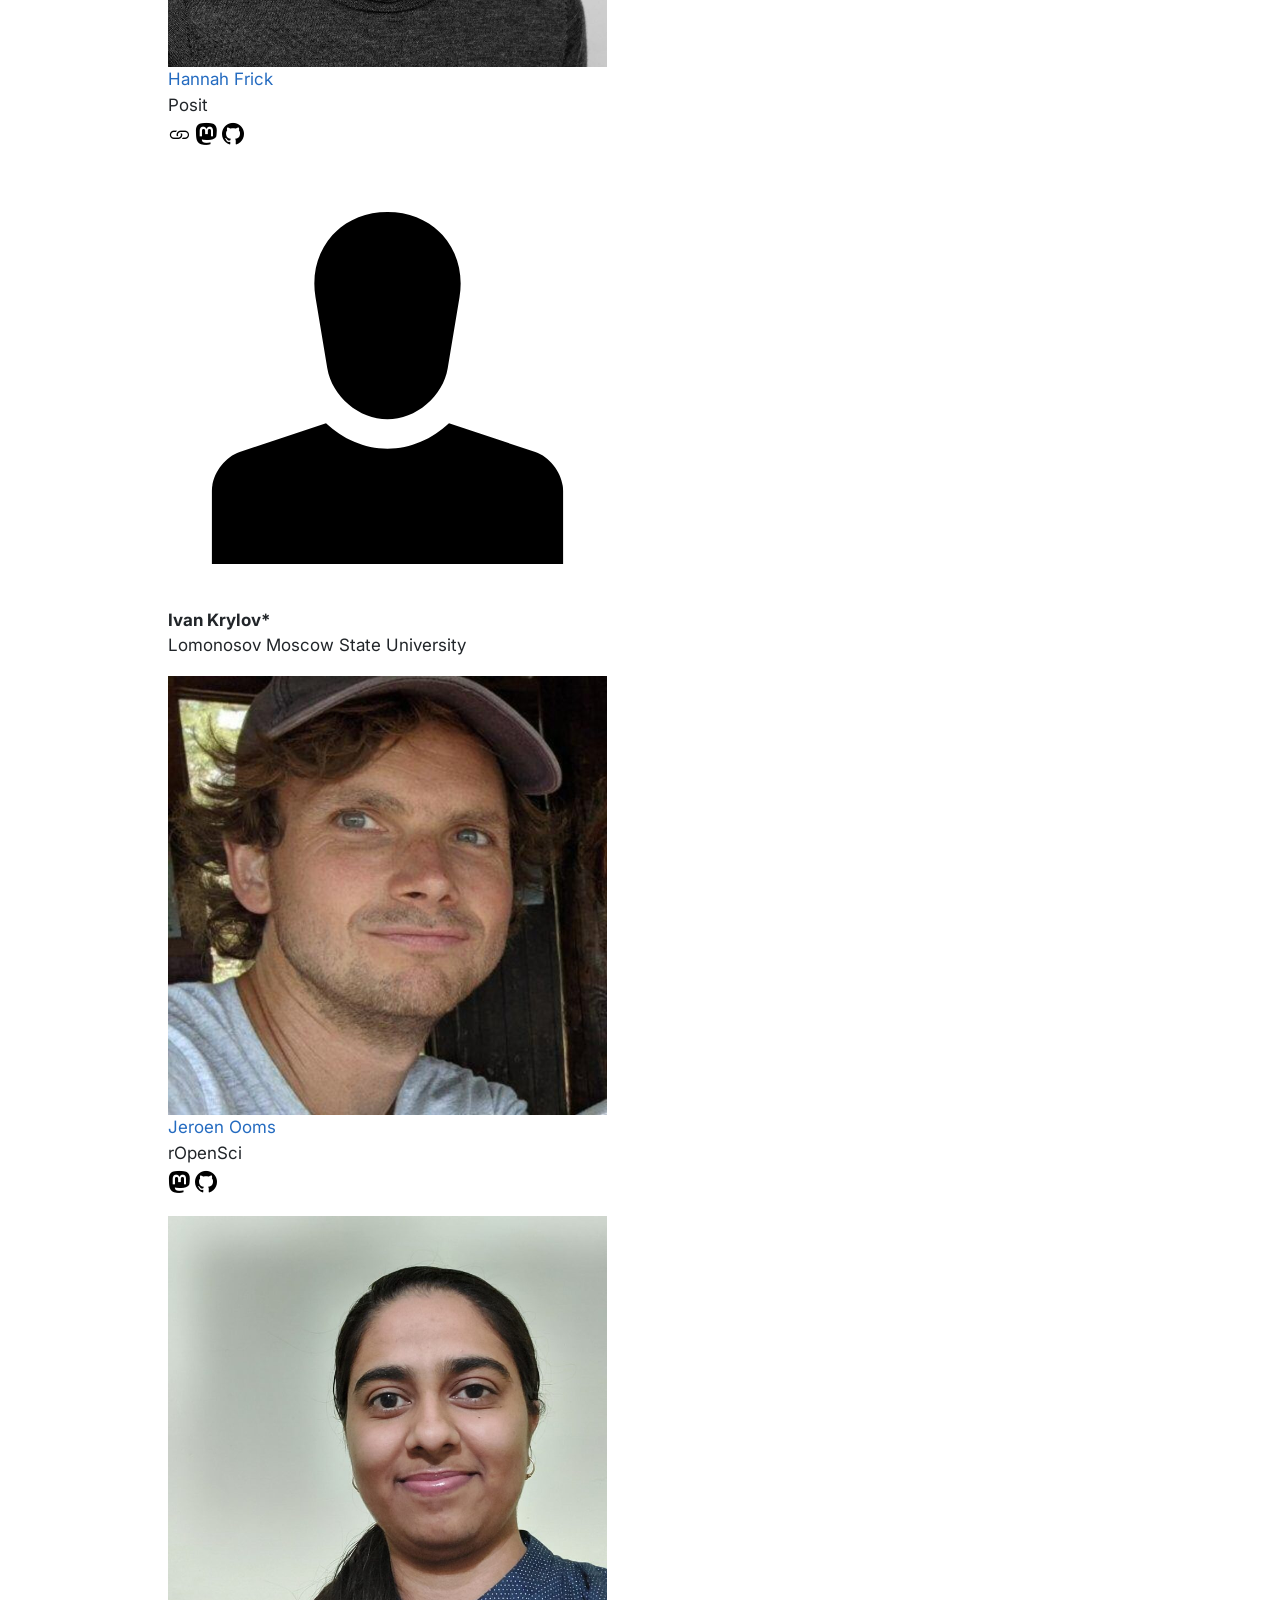
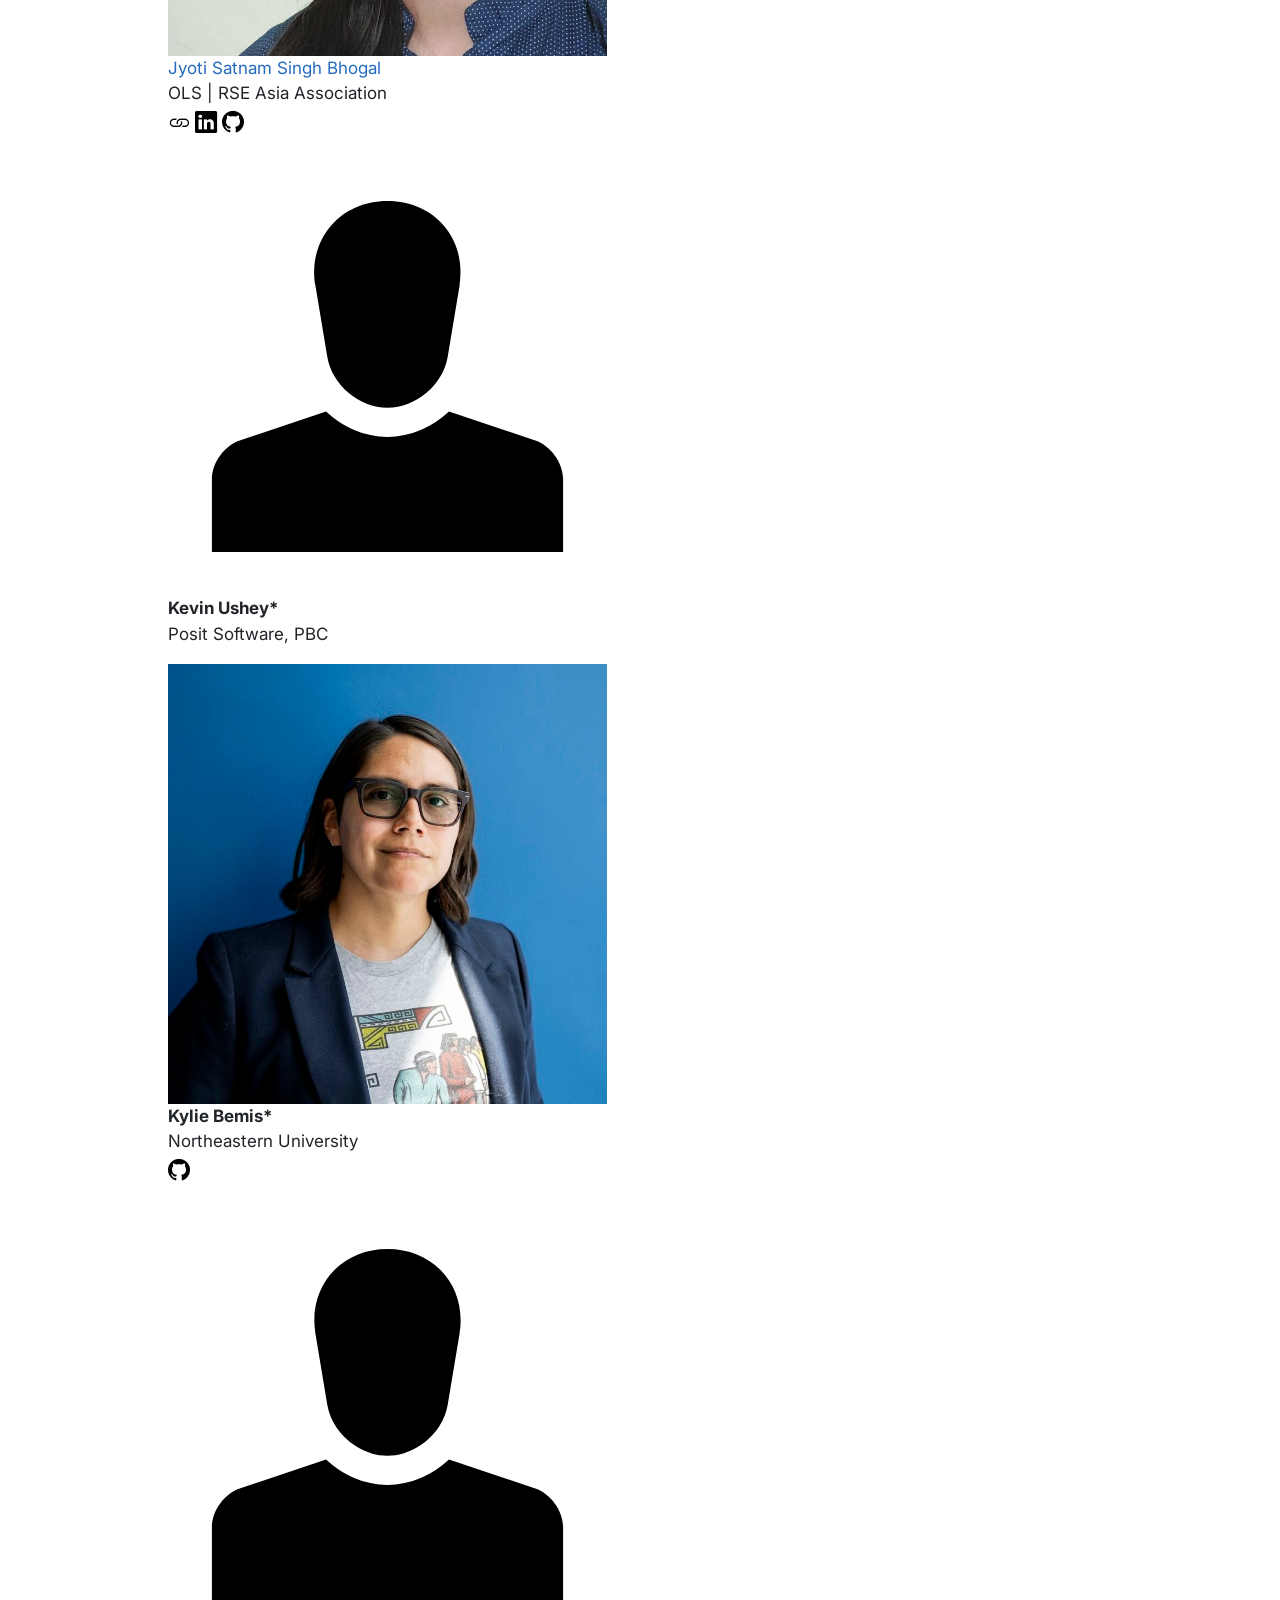
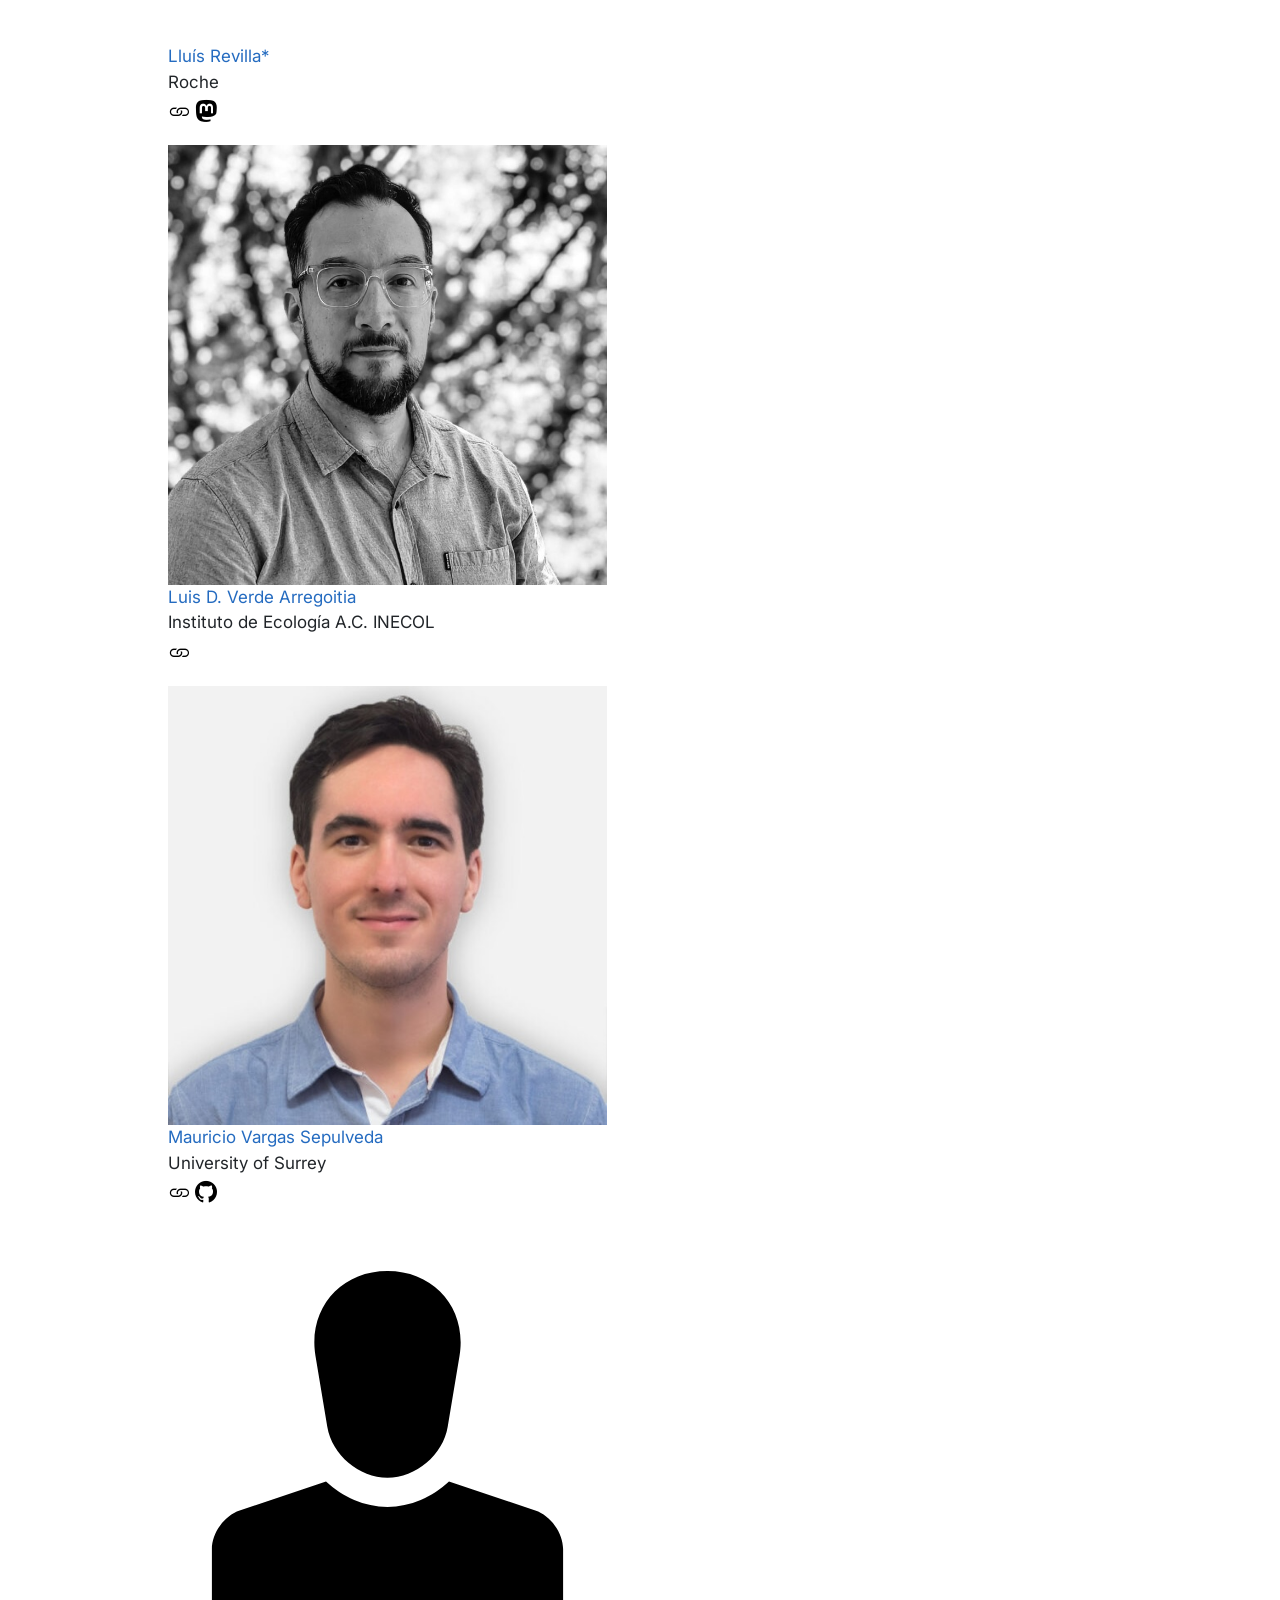
==== commit 7d135d8e: "Built site for gh-pages" ====
--- a/participants/index.html
+++ b/participants/index.html
@@ -275,6 +275,10 @@
     <a class="nav-link" href="../schedule.html"> 
 <span class="menu-text">Schedule</span></a>
   </li>  
+  <li class="nav-item">
+    <a class="nav-link" href="../travel.html"> 
+<span class="menu-text">Travel</span></a>
+  </li>  
 </ul>
             <ul class="navbar-nav navbar-nav-scroll ms-auto">
   <li class="nav-item compact">
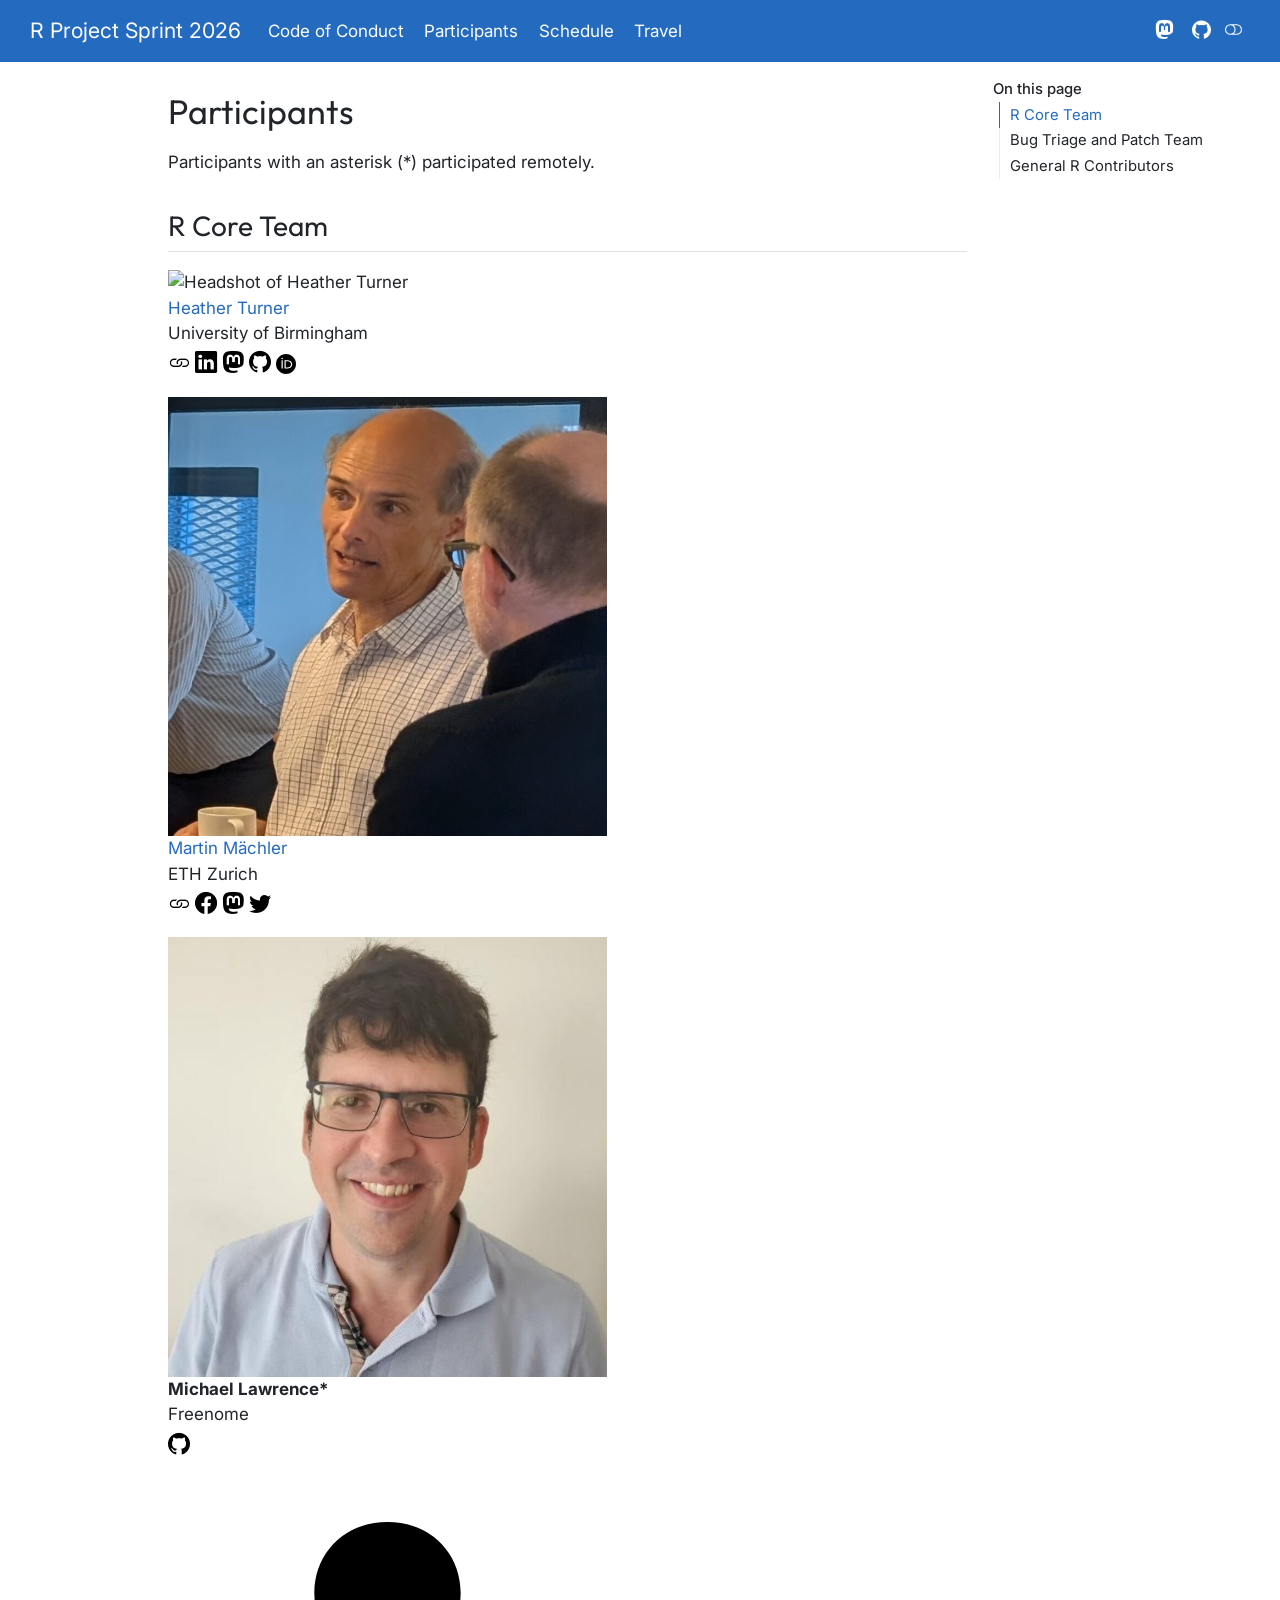
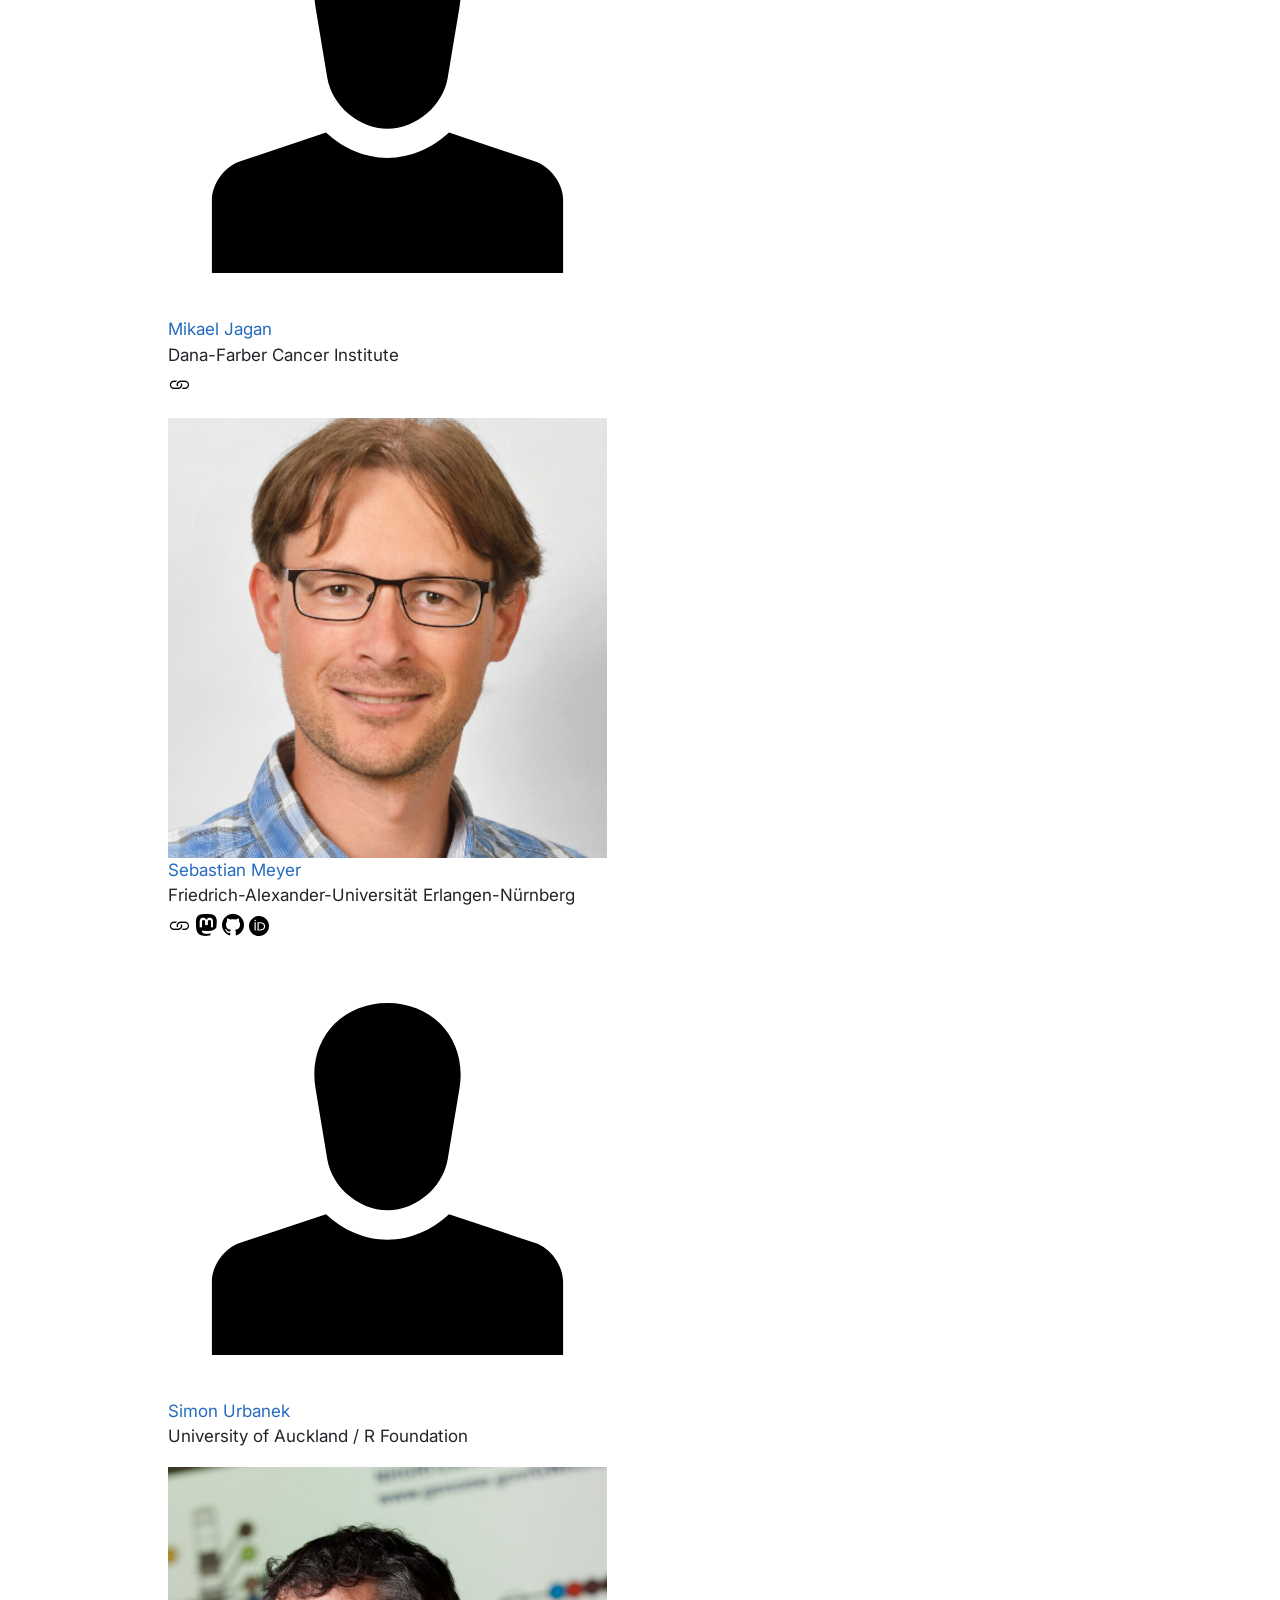
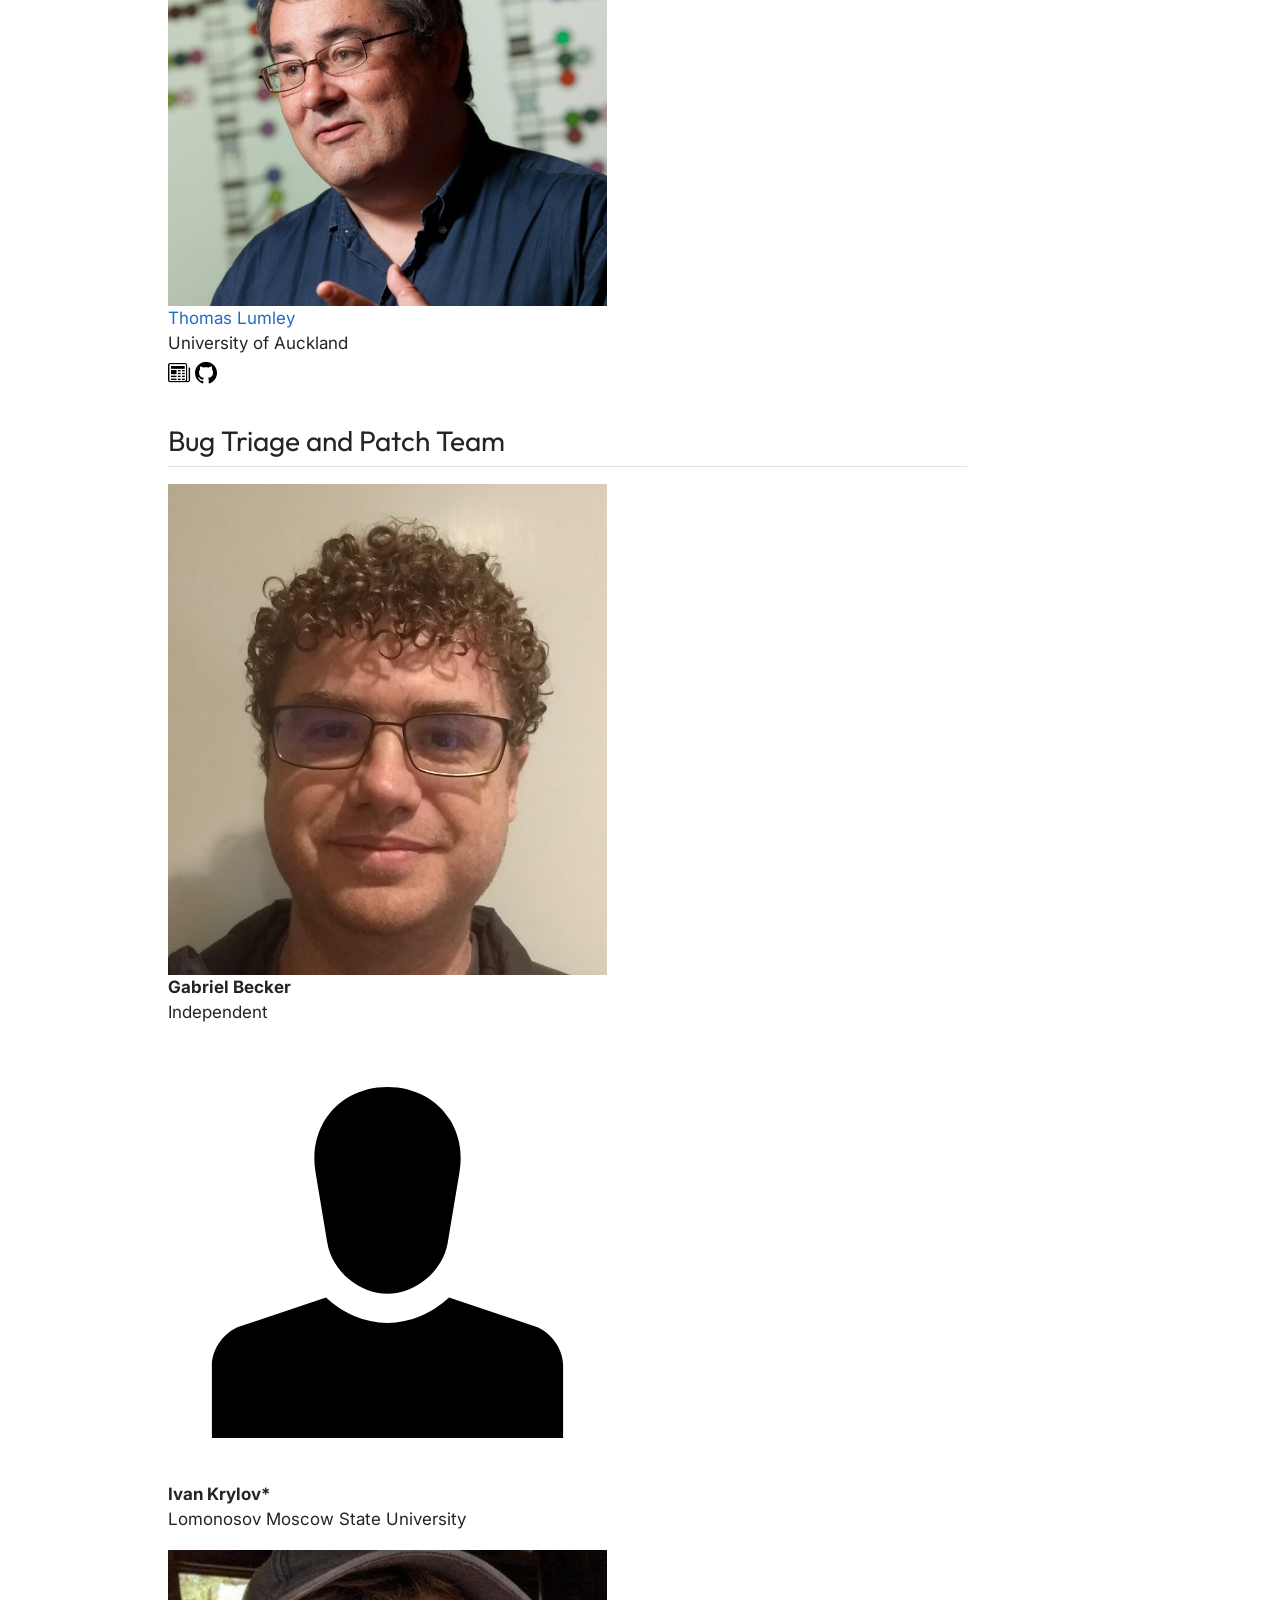
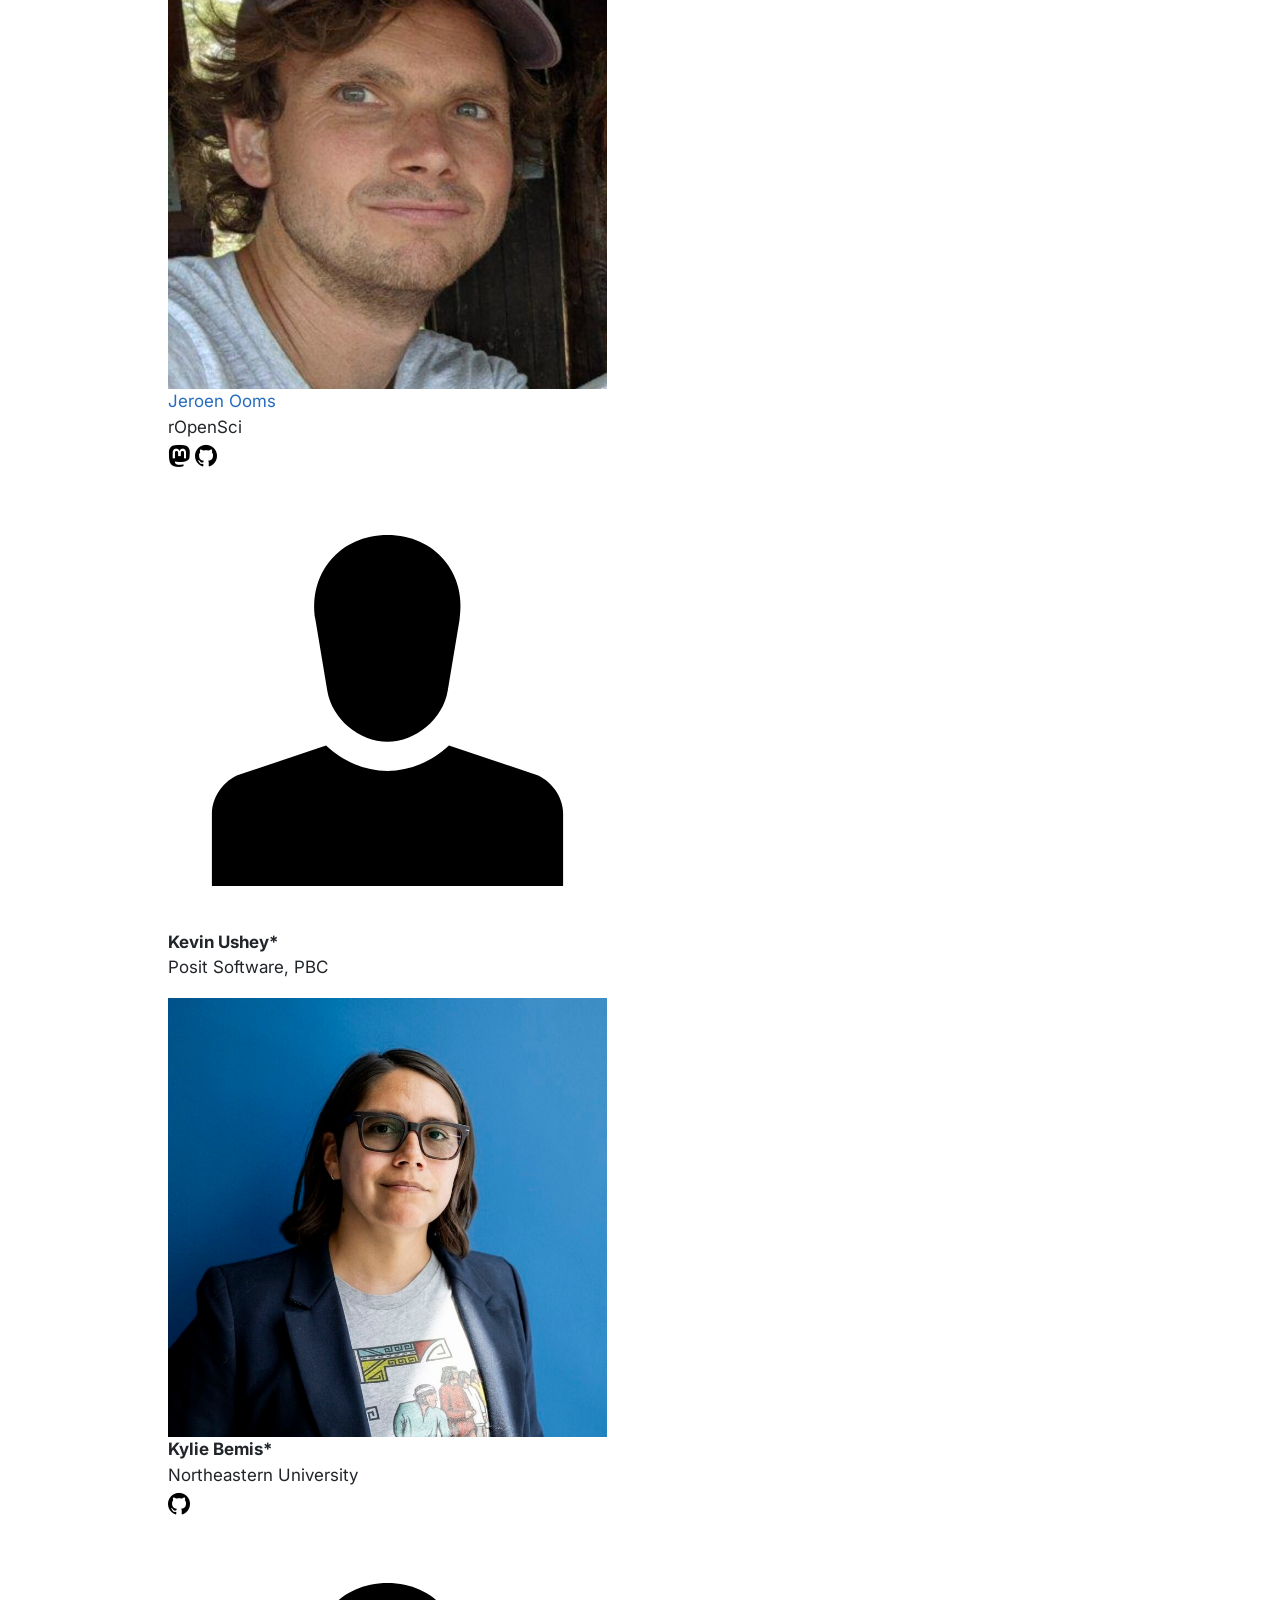
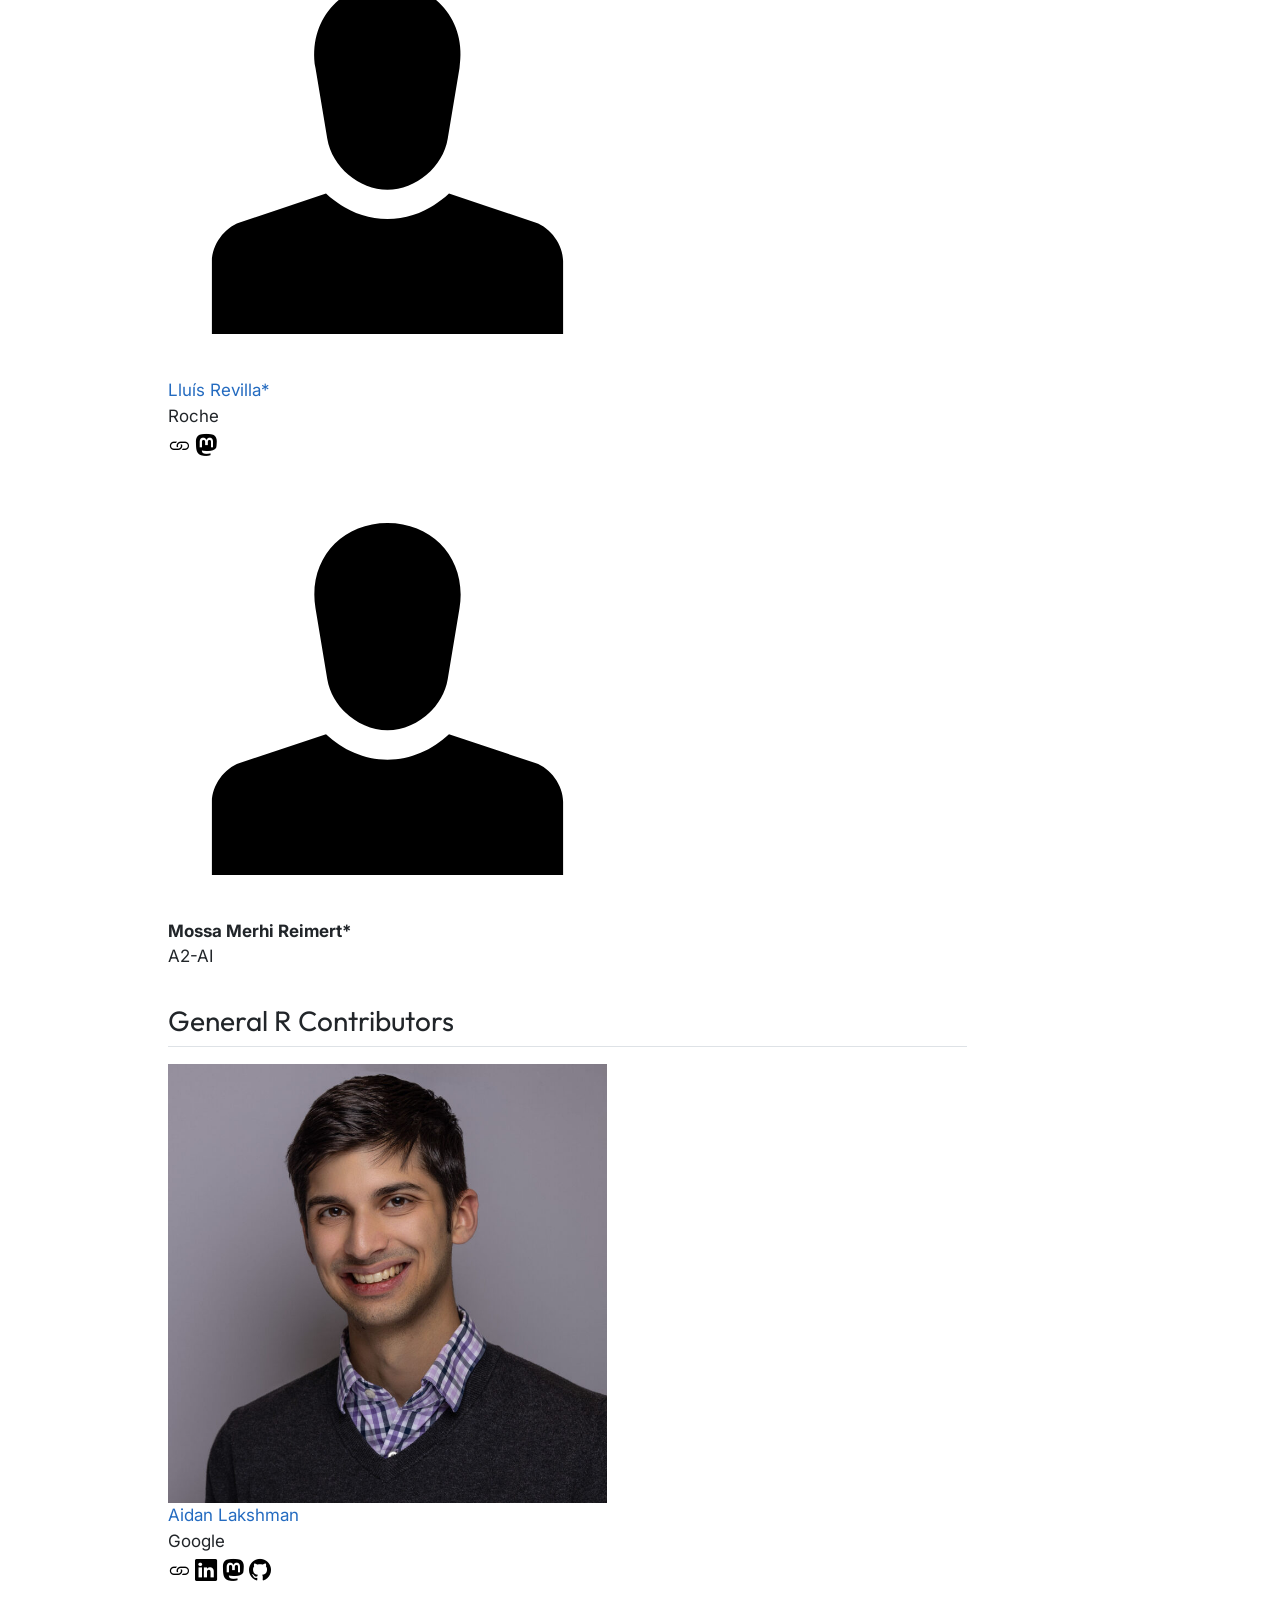
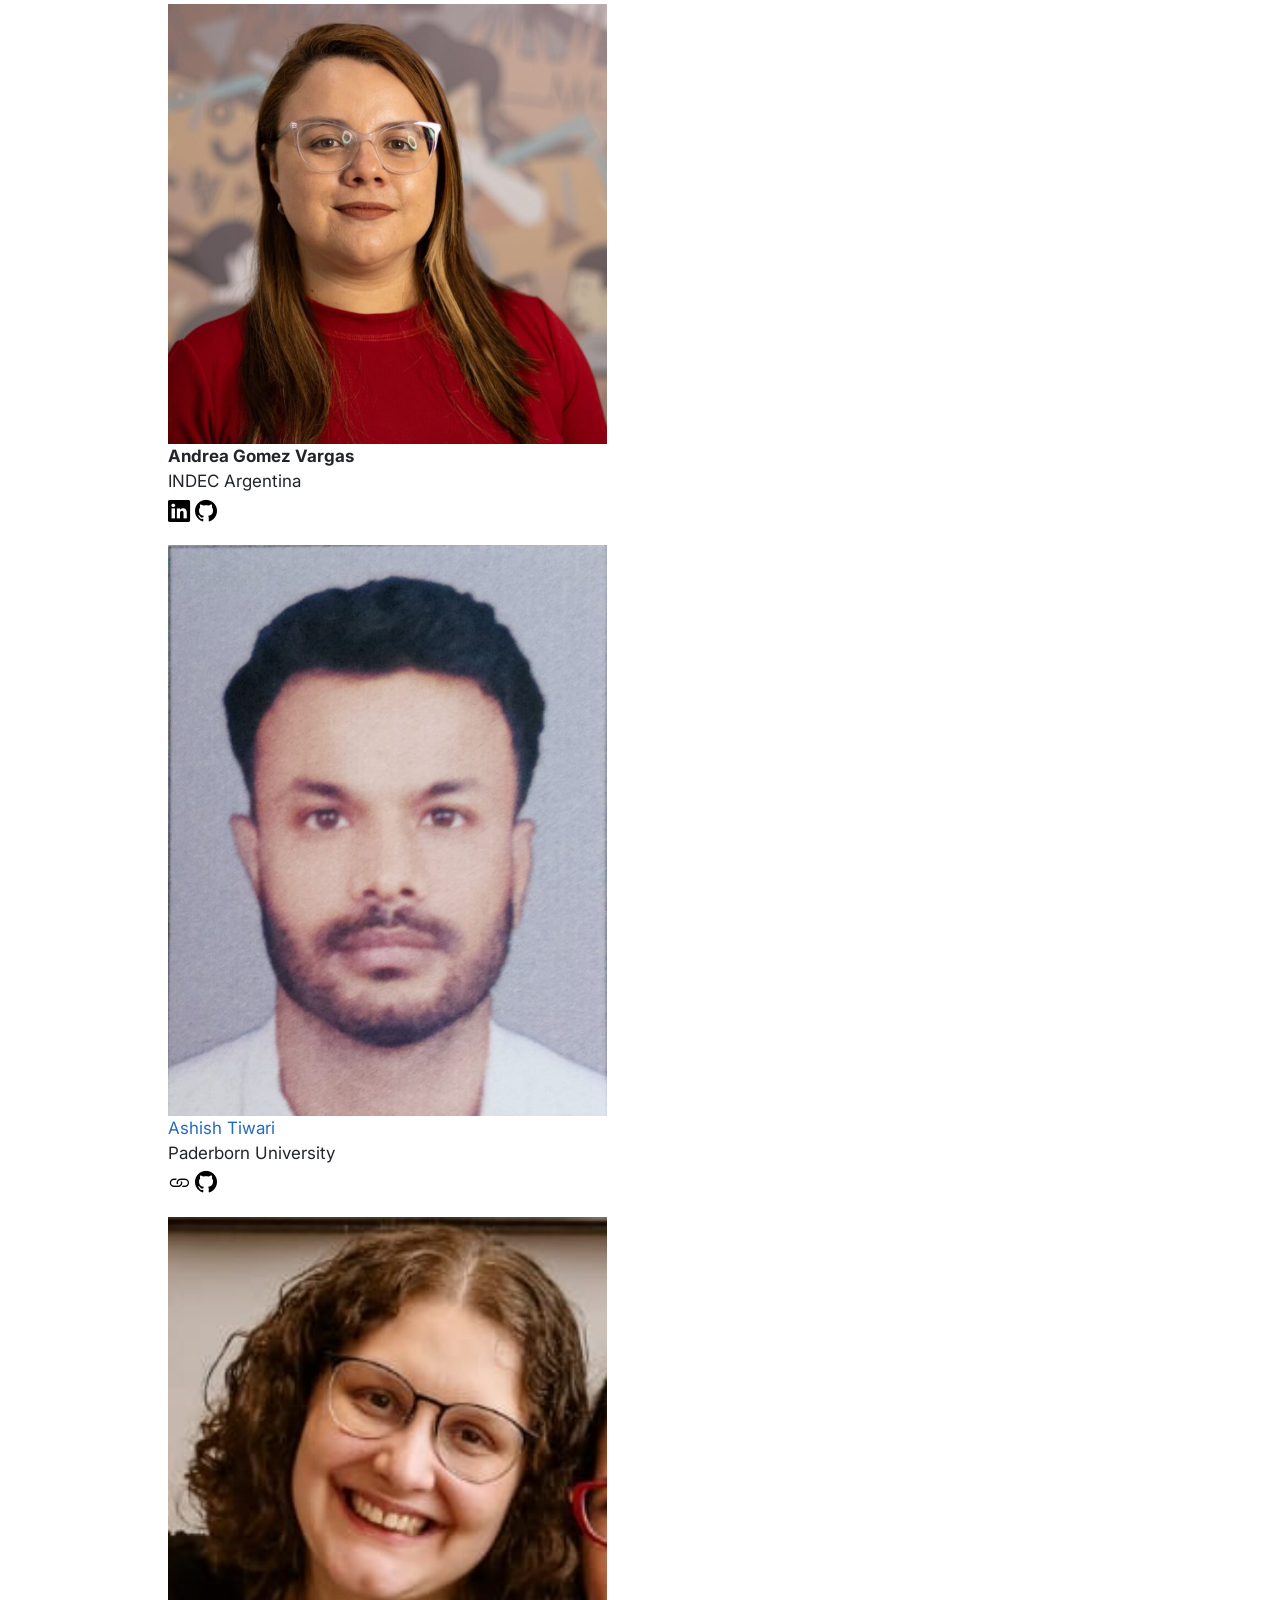
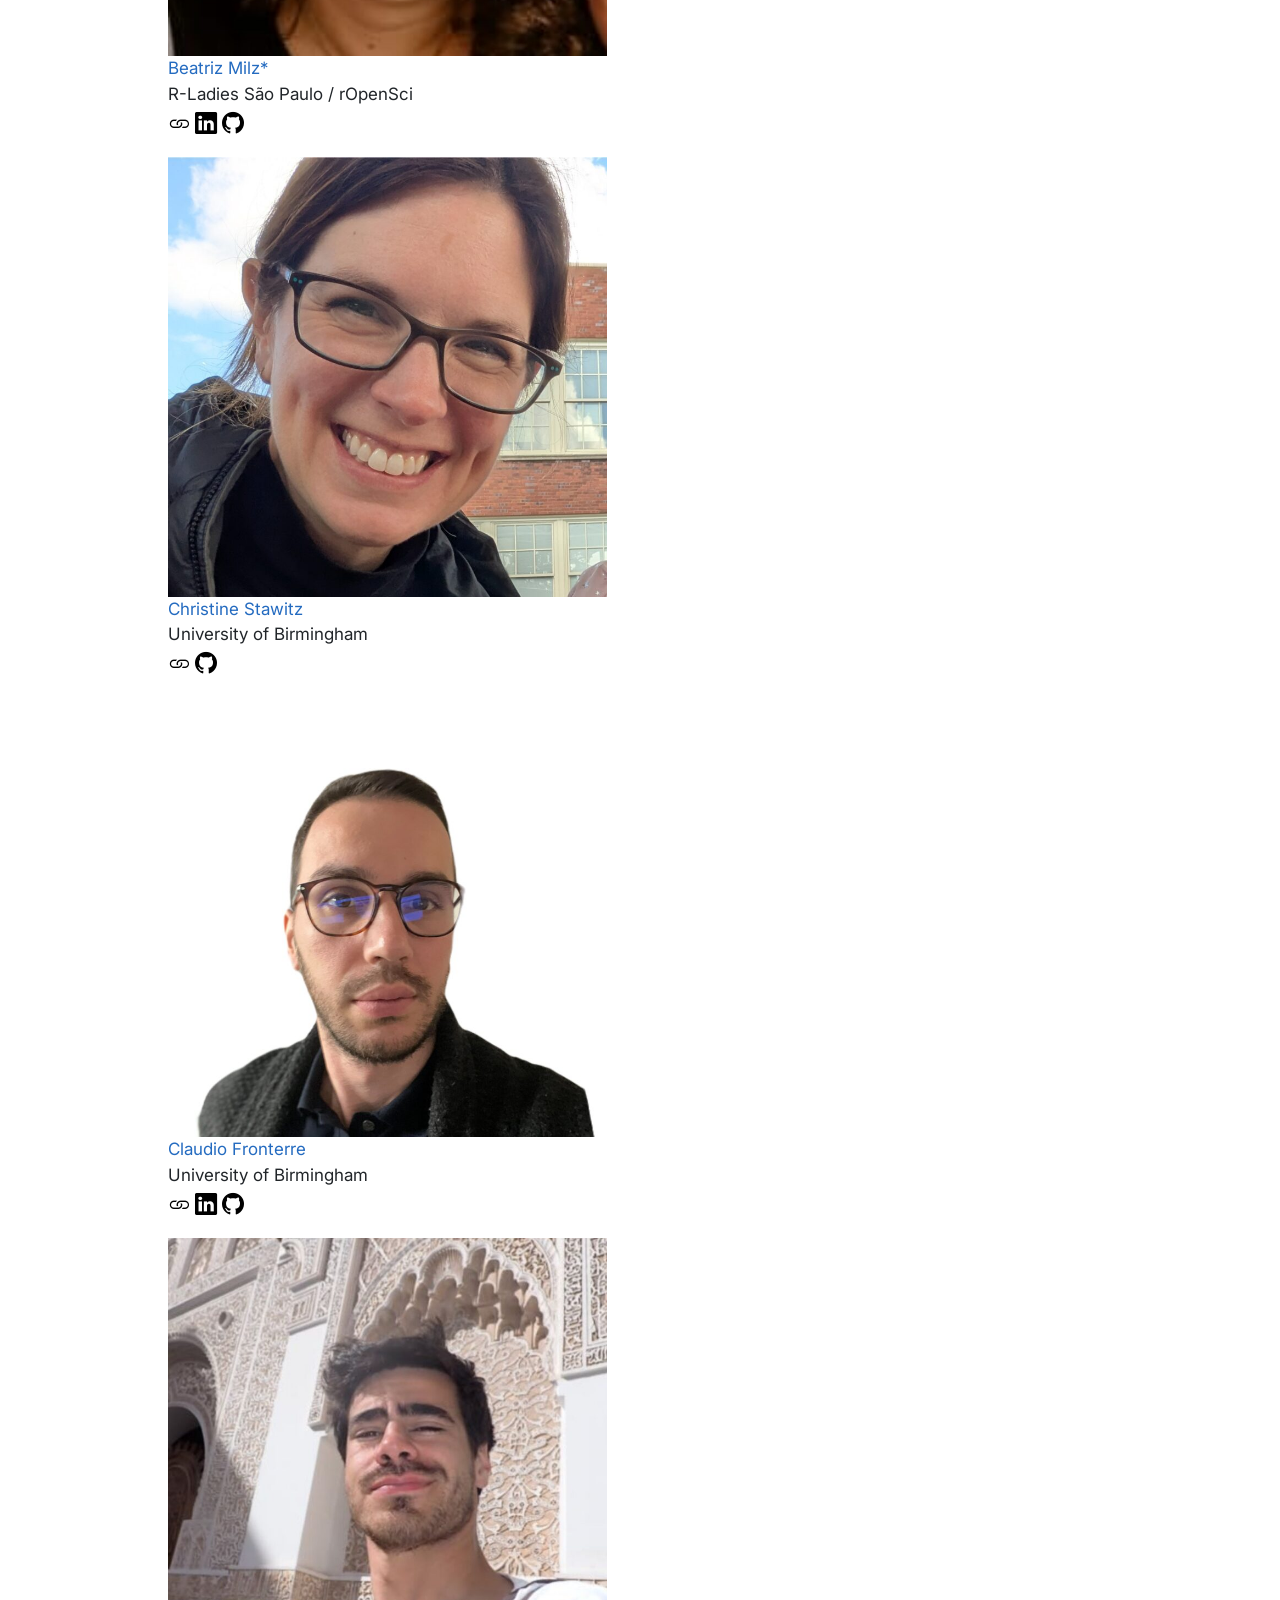
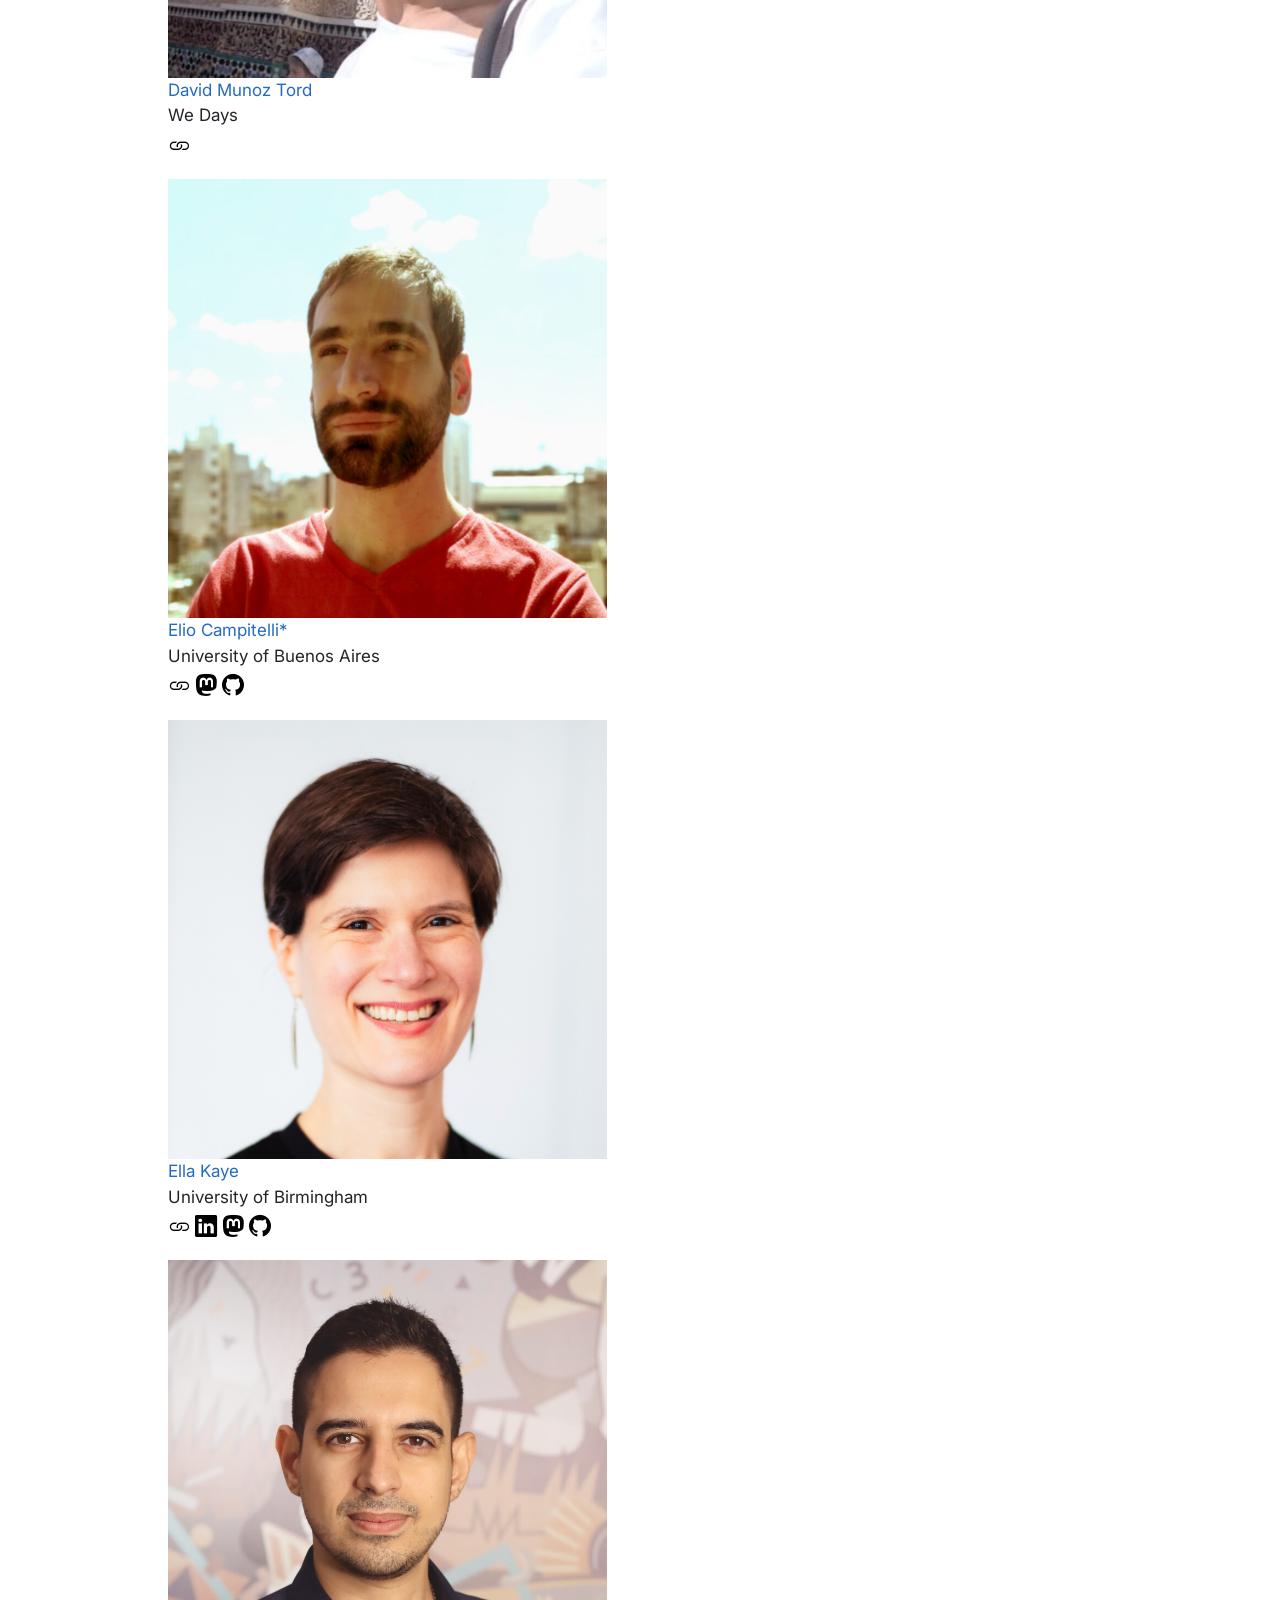
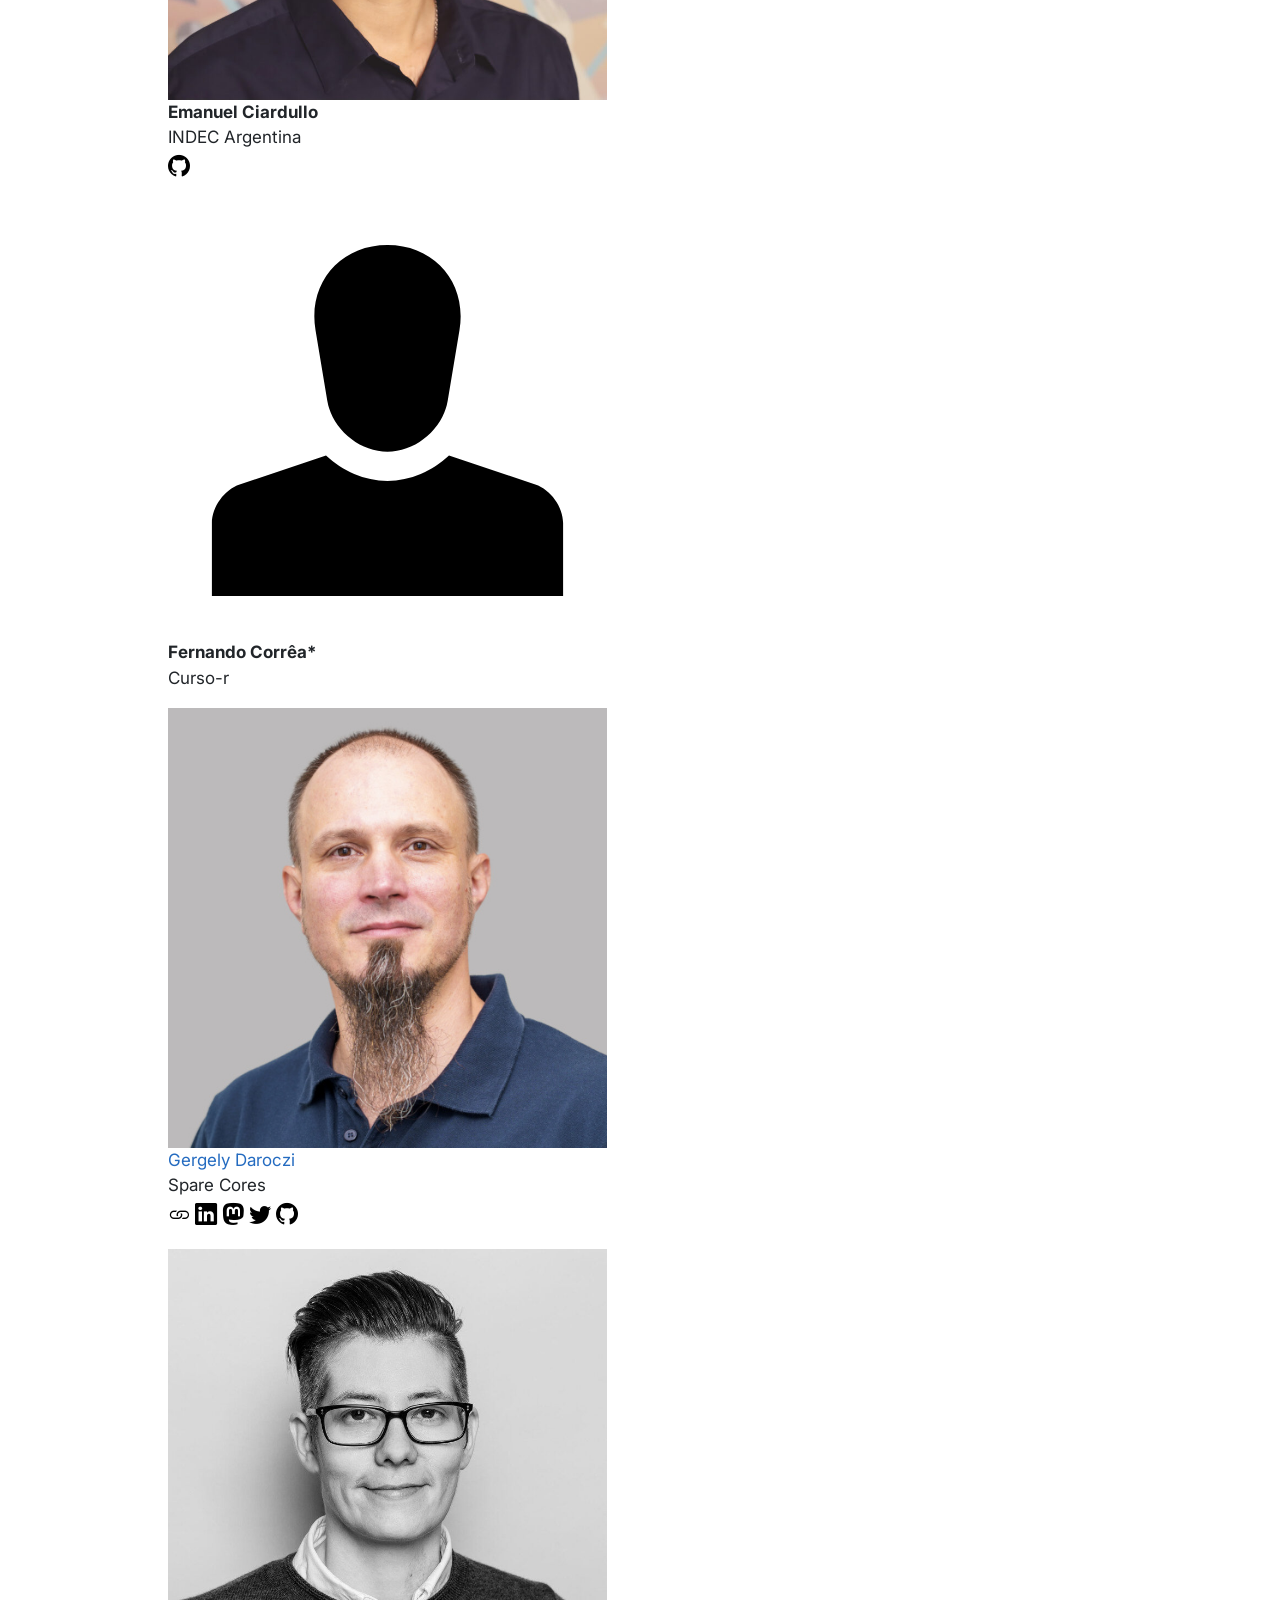
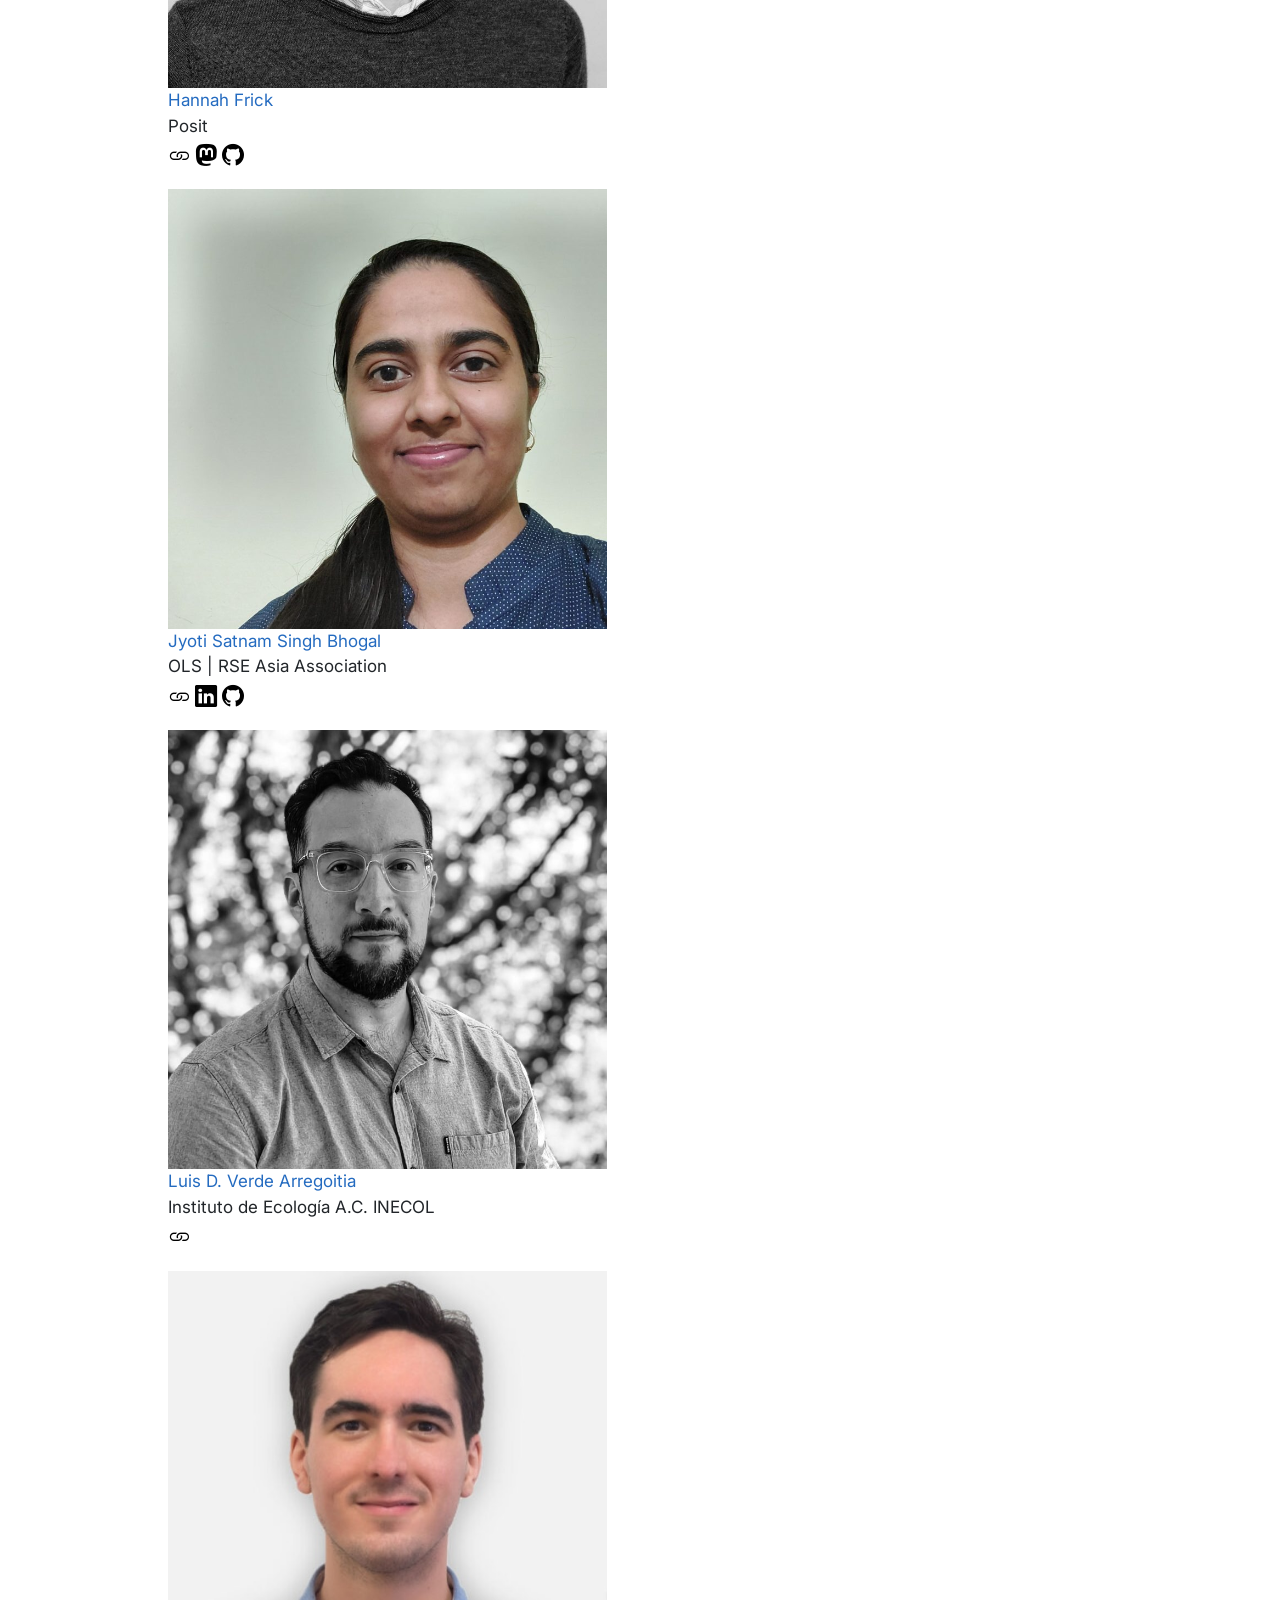
==== commit b9972f91: "Built site for gh-pages" ====
--- a/participants/index.html
+++ b/participants/index.html
@@ -309,7 +309,8 @@
    
   <ul>
   <li><a href="#r-core-team" id="toc-r-core-team" class="nav-link active" data-scroll-target="#r-core-team">R Core Team</a></li>
-  <li><a href="#r-contributors" id="toc-r-contributors" class="nav-link" data-scroll-target="#r-contributors">R Contributors</a></li>
+  <li><a href="#bug-triage-and-patch-team" id="toc-bug-triage-and-patch-team" class="nav-link" data-scroll-target="#bug-triage-and-patch-team">Bug Triage and Patch Team</a></li>
+  <li><a href="#general-r-contributors" id="toc-general-r-contributors" class="nav-link" data-scroll-target="#general-r-contributors">General R Contributors</a></li>
   </ul>
 </nav>
     </div>
@@ -363,10 +364,36 @@
 </div>
 </div>
 </section>
-<section id="r-contributors" class="level2">
-<h2 class="anchored" data-anchor-id="r-contributors">R Contributors</h2>
+<section id="bug-triage-and-patch-team" class="level2">
+<h2 class="anchored" data-anchor-id="bug-triage-and-patch-team">Bug Triage and Patch Team</h2>
 <div class="participant-gallery">
 <div>
+<p><img src="../participants/optimized/UMHND-gabriel-becker.jpg" alt="Headshot of Gabriel Becker" style="width:55%"> <br><b> Gabriel Becker </b><br> Independent <br></p>
+</div>
+<div>
+<p><img src="../media/reshot-icon-human-person-6P2MCTEQ95.svg" alt="Generic person icon" style="width:55%"> <br><b> Ivan Krylov* </b><br> Lomonosov Moscow State University <br></p>
+</div>
+<div>
+<p><img src="../participants/optimized/DMKXZ-jeroen_ooms.jpg" alt="Headshot of Jeroen Ooms" style="width:55%"> <br> <a href="https://github.com/jeroen" target="_blank" style="text-decoration:none">Jeroen Ooms</a> <br> rOpenSci <br> <a href="https://fosstodon.org/@jeroenooms" target="_blank" style="text-decoration:none"><i class="bi-mastodon " style="font-size: 1.3em;color: #000000;" role="img" aria-hidden="true"></i></a> <a href="https://github.com/jeroen" target="_blank" style="text-decoration:none"><i class="bi-github " style="font-size: 1.3em;color: #000000;" role="img" aria-hidden="true"></i></a></p>
+</div>
+<div>
+<p><img src="../media/reshot-icon-human-person-6P2MCTEQ95.svg" alt="Generic person icon" style="width:55%"> <br><b> Kevin Ushey* </b><br> Posit Software, PBC <br></p>
+</div>
+<div>
+<p><img src="../participants/optimized/KFNSM-kylie_bemis.jpg" alt="Headshot of Kylie Bemis" style="width:55%"> <br><b> Kylie Bemis* </b><br> Northeastern University <br> <a href="https://kuwisdelu.github.io" target="_blank" style="text-decoration:none"><i class="bi-github " style="font-size: 1.3em;color: #000000;" role="img" aria-hidden="true"></i></a></p>
+</div>
+<div>
+<p><img src="../media/reshot-icon-human-person-6P2MCTEQ95.svg" alt="Headshot of Lluís Revilla" style="width:55%"> <br> <a href="https://llrs.dev" target="_blank" style="text-decoration:none">Lluís Revilla*</a> <br> Roche <br> <a href="https://llrs.dev" target="_blank" style="text-decoration:none"><i class="bi-link " style="font-size: 1.3em;color: #000000;" role="img" aria-hidden="true"></i></a> <a href="https://fosstodon.org/@Lluis_Revilla" target="_blank" style="text-decoration:none"><i class="bi-mastodon " style="font-size: 1.3em;color: #000000;" role="img" aria-hidden="true"></i></a></p>
+</div>
+<div>
+<p><img src="../media/reshot-icon-human-person-6P2MCTEQ95.svg" alt="Generic person icon" style="width:55%"> <br><b> Mossa Merhi Reimert* </b><br> A2-AI <br></p>
+</div>
+</div>
+</section>
+<section id="general-r-contributors" class="level2">
+<h2 class="anchored" data-anchor-id="general-r-contributors">General R Contributors</h2>
+<div class="participant-gallery">
+<div>
 <p><img src="../media/headshot-aidan_lakshman.jpg" alt="Headshot of Aidan Lakshman" style="width:55%"> <br> <a href="https://www.ahl27.com" target="_blank" style="text-decoration:none">Aidan Lakshman</a> <br> Google <br> <a href="https://www.ahl27.com" target="_blank" style="text-decoration:none"><i class="bi-link " style="font-size: 1.3em;color: #000000;" role="img" aria-hidden="true"></i></a> <a href="https://www.linkedin.com/in/aidan-lakshman-894804b8" target="_blank" style="text-decoration:none"><i class="bi-linkedin " style="font-size: 1.3em;color: #000000;" role="img" aria-hidden="true"></i></a> <a href="https://genomic.social/@ahl27" target="_blank" style="text-decoration:none"><i class="bi-mastodon " style="font-size: 1.3em;color: #000000;" role="img" aria-hidden="true"></i></a> <a href="https://github.com/ahl27" target="_blank" style="text-decoration:none"><i class="bi-github " style="font-size: 1.3em;color: #000000;" role="img" aria-hidden="true"></i></a></p>
 </div>
 <div>
@@ -400,41 +427,19 @@
 <p><img src="../media/reshot-icon-human-person-6P2MCTEQ95.svg" alt="Generic person icon" style="width:55%"> <br><b> Fernando Corrêa* </b><br> Curso-r <br></p>
 </div>
 <div>
-<p><img src="../participants/optimized/UMHND-gabriel-becker.jpg" alt="Headshot of Gabriel Becker" style="width:55%"> <br><b> Gabriel Becker </b><br> Independent <br></p>
-</div>
-<div>
 <p><img src="../media/headshot-gergely_daroczi.jpg" alt="Headshot of Gergely Daroczi" style="width:55%"> <br> <a href="https://daroczig.github.io" target="_blank" style="text-decoration:none">Gergely Daroczi</a> <br> Spare Cores <br> <a href="https://daroczig.github.io" target="_blank" style="text-decoration:none"><i class="bi-link " style="font-size: 1.3em;color: #000000;" role="img" aria-hidden="true"></i></a> <a href="https://www.linkedin.com/in/daroczig/" target="_blank" style="text-decoration:none"><i class="bi-linkedin " style="font-size: 1.3em;color: #000000;" role="img" aria-hidden="true"></i></a> <a href="https://fosstodon.org/@daroczig" target="_blank" style="text-decoration:none"><i class="bi-mastodon " style="font-size: 1.3em;color: #000000;" role="img" aria-hidden="true"></i></a> <a href="https://twitter.com/daroczig/" target="_blank" style="text-decoration:none"><i class="bi-twitter " style="font-size: 1.3em;color: #000000;" role="img" aria-hidden="true"></i></a> <a href="https://github.com/daroczig/" target="_blank" style="text-decoration:none"><i class="bi-github " style="font-size: 1.3em;color: #000000;" role="img" aria-hidden="true"></i></a></p>
 </div>
 <div>
 <p><img src="../participants/optimized/JXER9-hannah_frick.jpg" alt="Headshot of Hannah Frick" style="width:55%"> <br> <a href="https://www.frick.ws/" target="_blank" style="text-decoration:none">Hannah Frick</a> <br> Posit <br> <a href="https://www.frick.ws/" target="_blank" style="text-decoration:none"><i class="bi-link " style="font-size: 1.3em;color: #000000;" role="img" aria-hidden="true"></i></a> <a href="https://mastodon.social/@hfrick" target="_blank" style="text-decoration:none"><i class="bi-mastodon " style="font-size: 1.3em;color: #000000;" role="img" aria-hidden="true"></i></a> <a href="https://github.com/hfrick" target="_blank" style="text-decoration:none"><i class="bi-github " style="font-size: 1.3em;color: #000000;" role="img" aria-hidden="true"></i></a></p>
 </div>
 <div>
-<p><img src="../media/reshot-icon-human-person-6P2MCTEQ95.svg" alt="Generic person icon" style="width:55%"> <br><b> Ivan Krylov* </b><br> Lomonosov Moscow State University <br></p>
-</div>
-<div>
-<p><img src="../participants/optimized/DMKXZ-jeroen_ooms.jpg" alt="Headshot of Jeroen Ooms" style="width:55%"> <br> <a href="https://github.com/jeroen" target="_blank" style="text-decoration:none">Jeroen Ooms</a> <br> rOpenSci <br> <a href="https://fosstodon.org/@jeroenooms" target="_blank" style="text-decoration:none"><i class="bi-mastodon " style="font-size: 1.3em;color: #000000;" role="img" aria-hidden="true"></i></a> <a href="https://github.com/jeroen" target="_blank" style="text-decoration:none"><i class="bi-github " style="font-size: 1.3em;color: #000000;" role="img" aria-hidden="true"></i></a></p>
-</div>
-<div>
 <p><img src="../participants/optimized/CNCY3-Jyoti_Satnam_Singh_Bhogal.jpg" alt="Headshot of Jyoti Satnam Singh Bhogal" style="width:55%"> <br> <a href="https://jyoti-bhogal.github.io/about-me/index.html" target="_blank" style="text-decoration:none">Jyoti Satnam Singh Bhogal</a> <br> OLS | RSE Asia Association <br> <a href="https://jyoti-bhogal.github.io/about-me/blog.html" target="_blank" style="text-decoration:none"><i class="bi-link " style="font-size: 1.3em;color: #000000;" role="img" aria-hidden="true"></i></a> <a href="https://www.linkedin.com/in/jyoti-bhogal/" target="_blank" style="text-decoration:none"><i class="bi-linkedin " style="font-size: 1.3em;color: #000000;" role="img" aria-hidden="true"></i></a> <a href="https://github.com/jyoti-bhogal" target="_blank" style="text-decoration:none"><i class="bi-github " style="font-size: 1.3em;color: #000000;" role="img" aria-hidden="true"></i></a></p>
 </div>
 <div>
-<p><img src="../media/reshot-icon-human-person-6P2MCTEQ95.svg" alt="Generic person icon" style="width:55%"> <br><b> Kevin Ushey* </b><br> Posit Software, PBC <br></p>
-</div>
-<div>
-<p><img src="../participants/optimized/KFNSM-kylie_bemis.jpg" alt="Headshot of Kylie Bemis" style="width:55%"> <br><b> Kylie Bemis* </b><br> Northeastern University <br> <a href="https://kuwisdelu.github.io" target="_blank" style="text-decoration:none"><i class="bi-github " style="font-size: 1.3em;color: #000000;" role="img" aria-hidden="true"></i></a></p>
-</div>
-<div>
-<p><img src="../media/reshot-icon-human-person-6P2MCTEQ95.svg" alt="Headshot of Lluís Revilla" style="width:55%"> <br> <a href="https://llrs.dev" target="_blank" style="text-decoration:none">Lluís Revilla*</a> <br> Roche <br> <a href="https://llrs.dev" target="_blank" style="text-decoration:none"><i class="bi-link " style="font-size: 1.3em;color: #000000;" role="img" aria-hidden="true"></i></a> <a href="https://fosstodon.org/@Lluis_Revilla" target="_blank" style="text-decoration:none"><i class="bi-mastodon " style="font-size: 1.3em;color: #000000;" role="img" aria-hidden="true"></i></a></p>
-</div>
-<div>
 <p><img src="../participants/optimized/NXAQP-Luis_VerdeArregoitia.jpg" alt="Headshot of Luis D. Verde Arregoitia" style="width:55%"> <br> <a href="https://liomys.mx" target="_blank" style="text-decoration:none">Luis D. Verde Arregoitia</a> <br> Instituto de Ecología A.C. INECOL <br> <a href="https://liomys.mx" target="_blank" style="text-decoration:none"><i class="bi-link " style="font-size: 1.3em;color: #000000;" role="img" aria-hidden="true"></i></a></p>
 </div>
 <div>
 <p><img src="../participants/optimized/UQKQT-mauricio-vargas-sepulveda.jpg" alt="Headshot of Mauricio Vargas Sepulveda" style="width:55%"> <br> <a href="https://github.com/pachadotdev" target="_blank" style="text-decoration:none">Mauricio Vargas Sepulveda</a> <br> University of Surrey <br> <a href="https://github.com/pachadotdev" target="_blank" style="text-decoration:none"><i class="bi-link " style="font-size: 1.3em;color: #000000;" role="img" aria-hidden="true"></i></a> <a href="https://github.com/pachadotdev" target="_blank" style="text-decoration:none"><i class="bi-github " style="font-size: 1.3em;color: #000000;" role="img" aria-hidden="true"></i></a></p>
-</div>
-<div>
-<p><img src="../media/reshot-icon-human-person-6P2MCTEQ95.svg" alt="Generic person icon" style="width:55%"> <br><b> Mossa Merhi Reimert* </b><br> A2-AI <br></p>
-</div>
 <div>
 <p><img src="../media/reshot-icon-human-person-6P2MCTEQ95.svg" alt="Generic person icon" style="width:55%"> <br><b> Nicholas Cooley* </b><br> University of Limerick <br></p>
 </div>
@@ -462,6 +467,7 @@
 </div>
 
 
+</div>
 </section>
 
 </main> <!-- /main -->
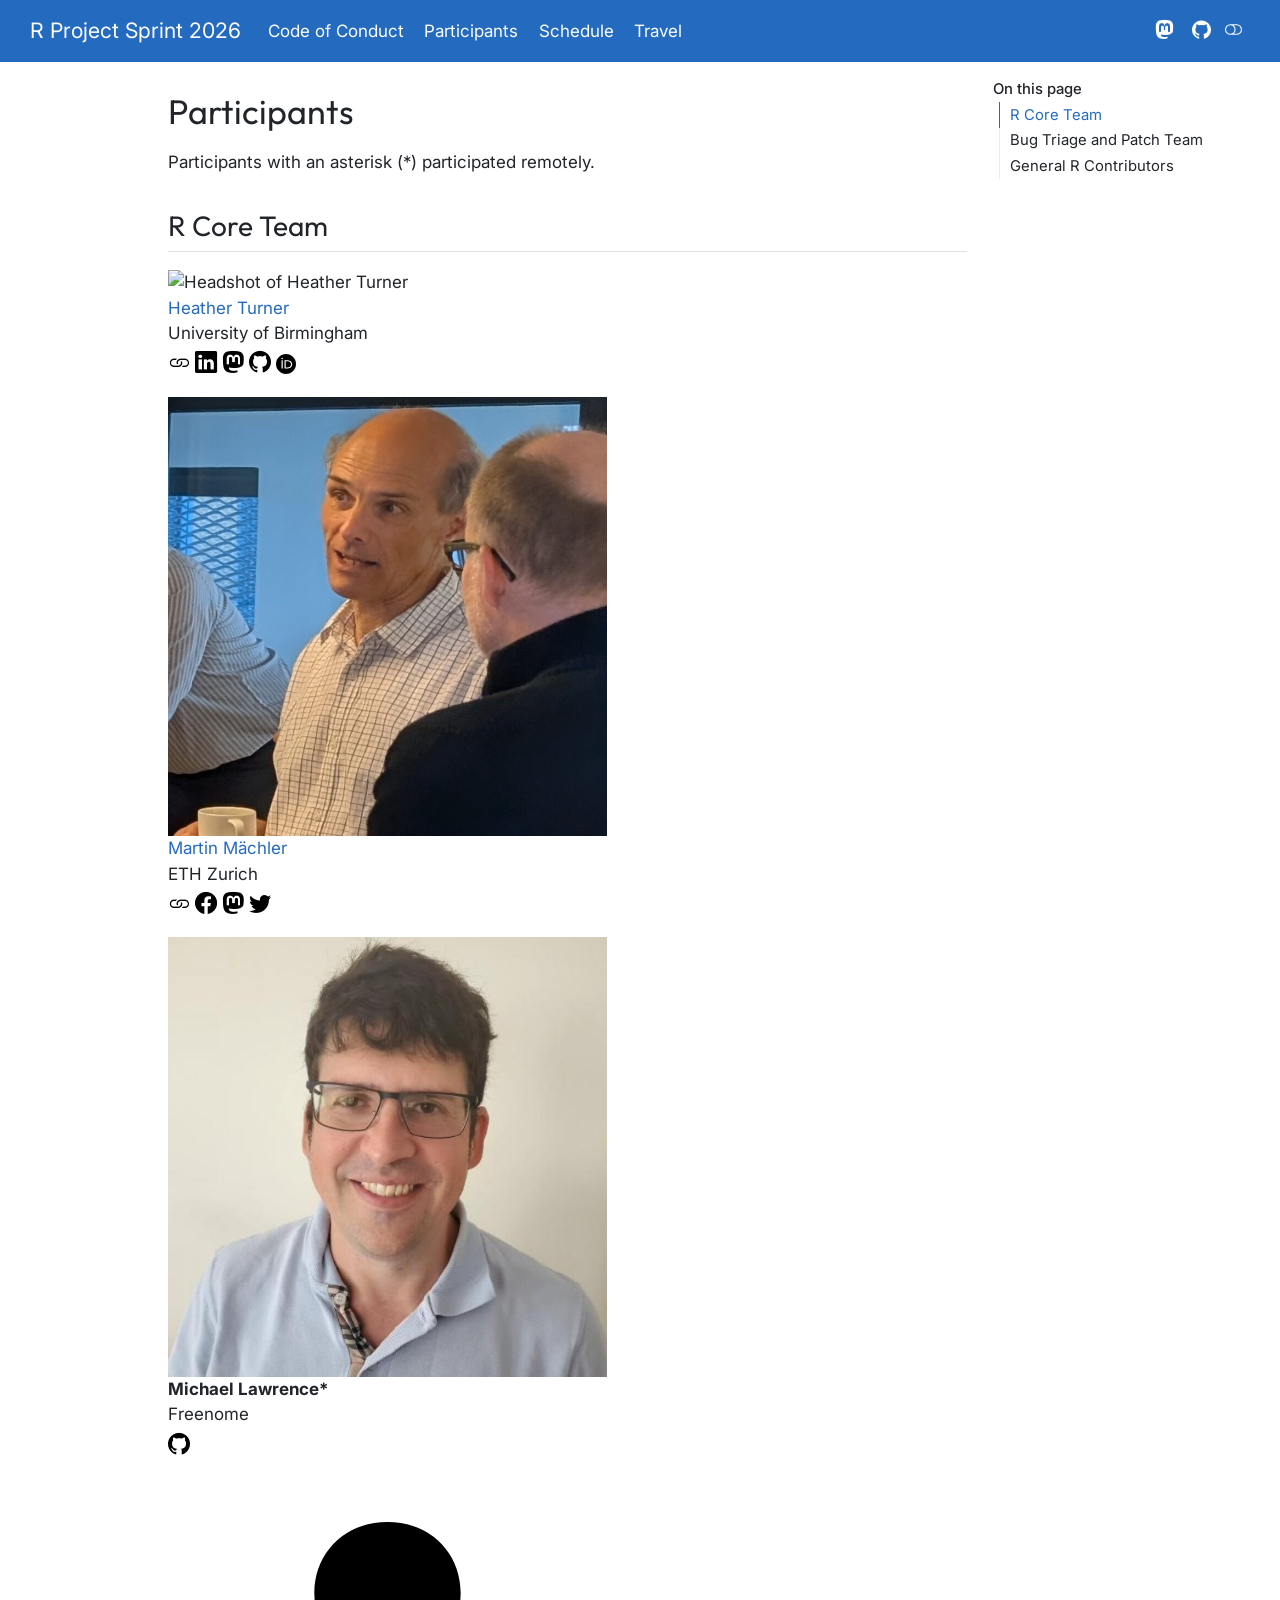
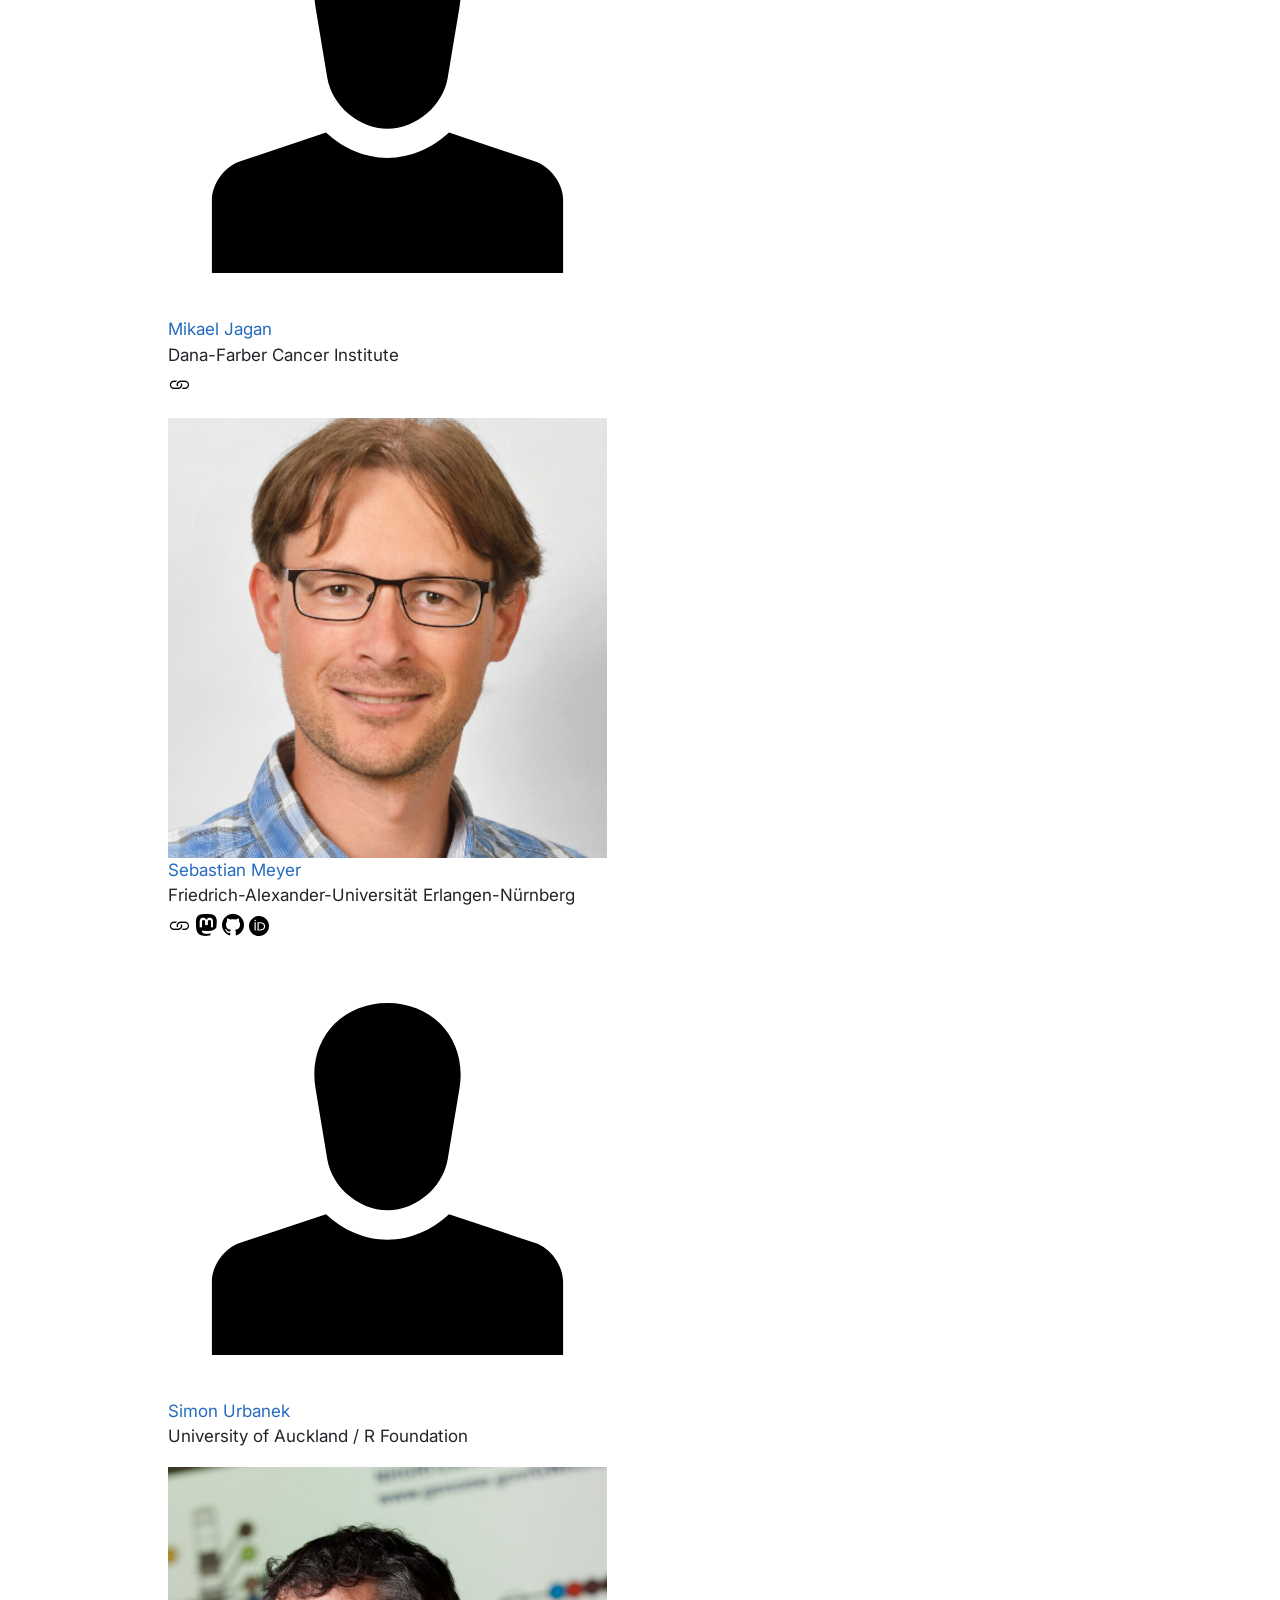
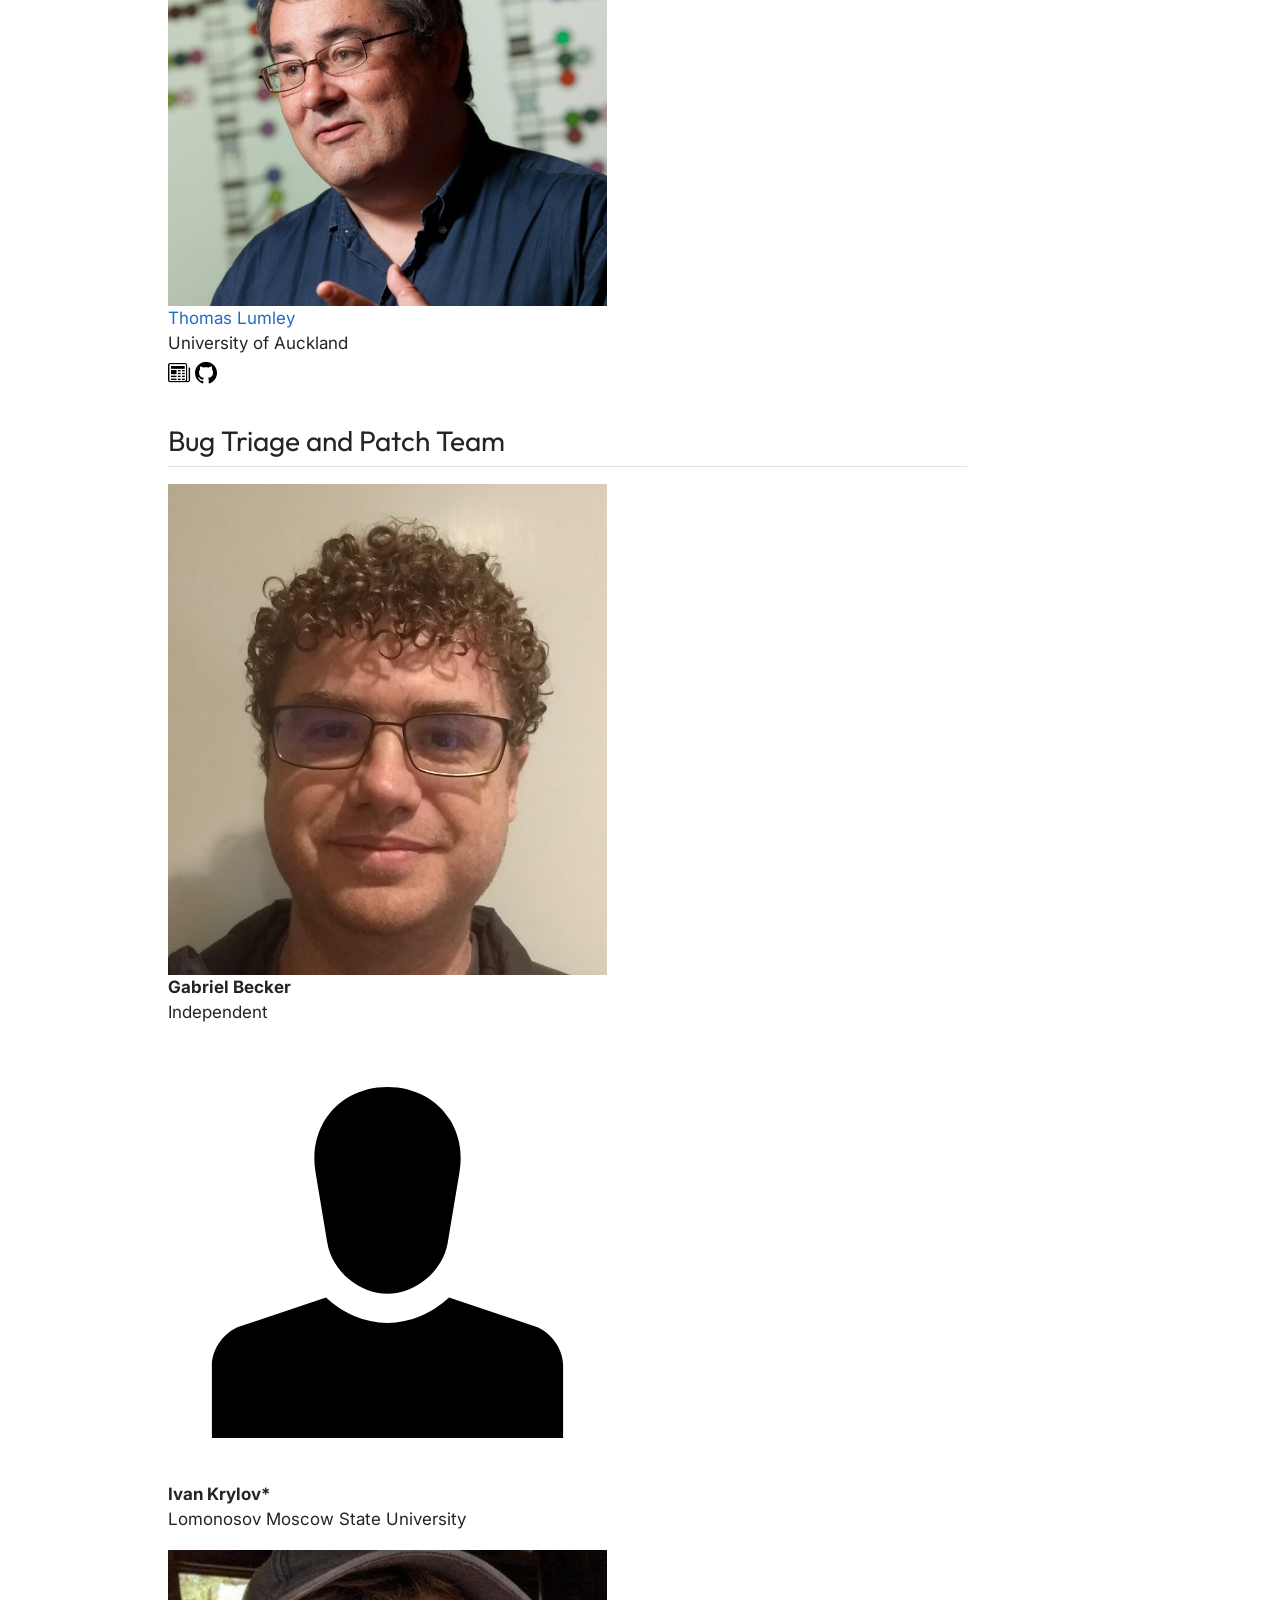
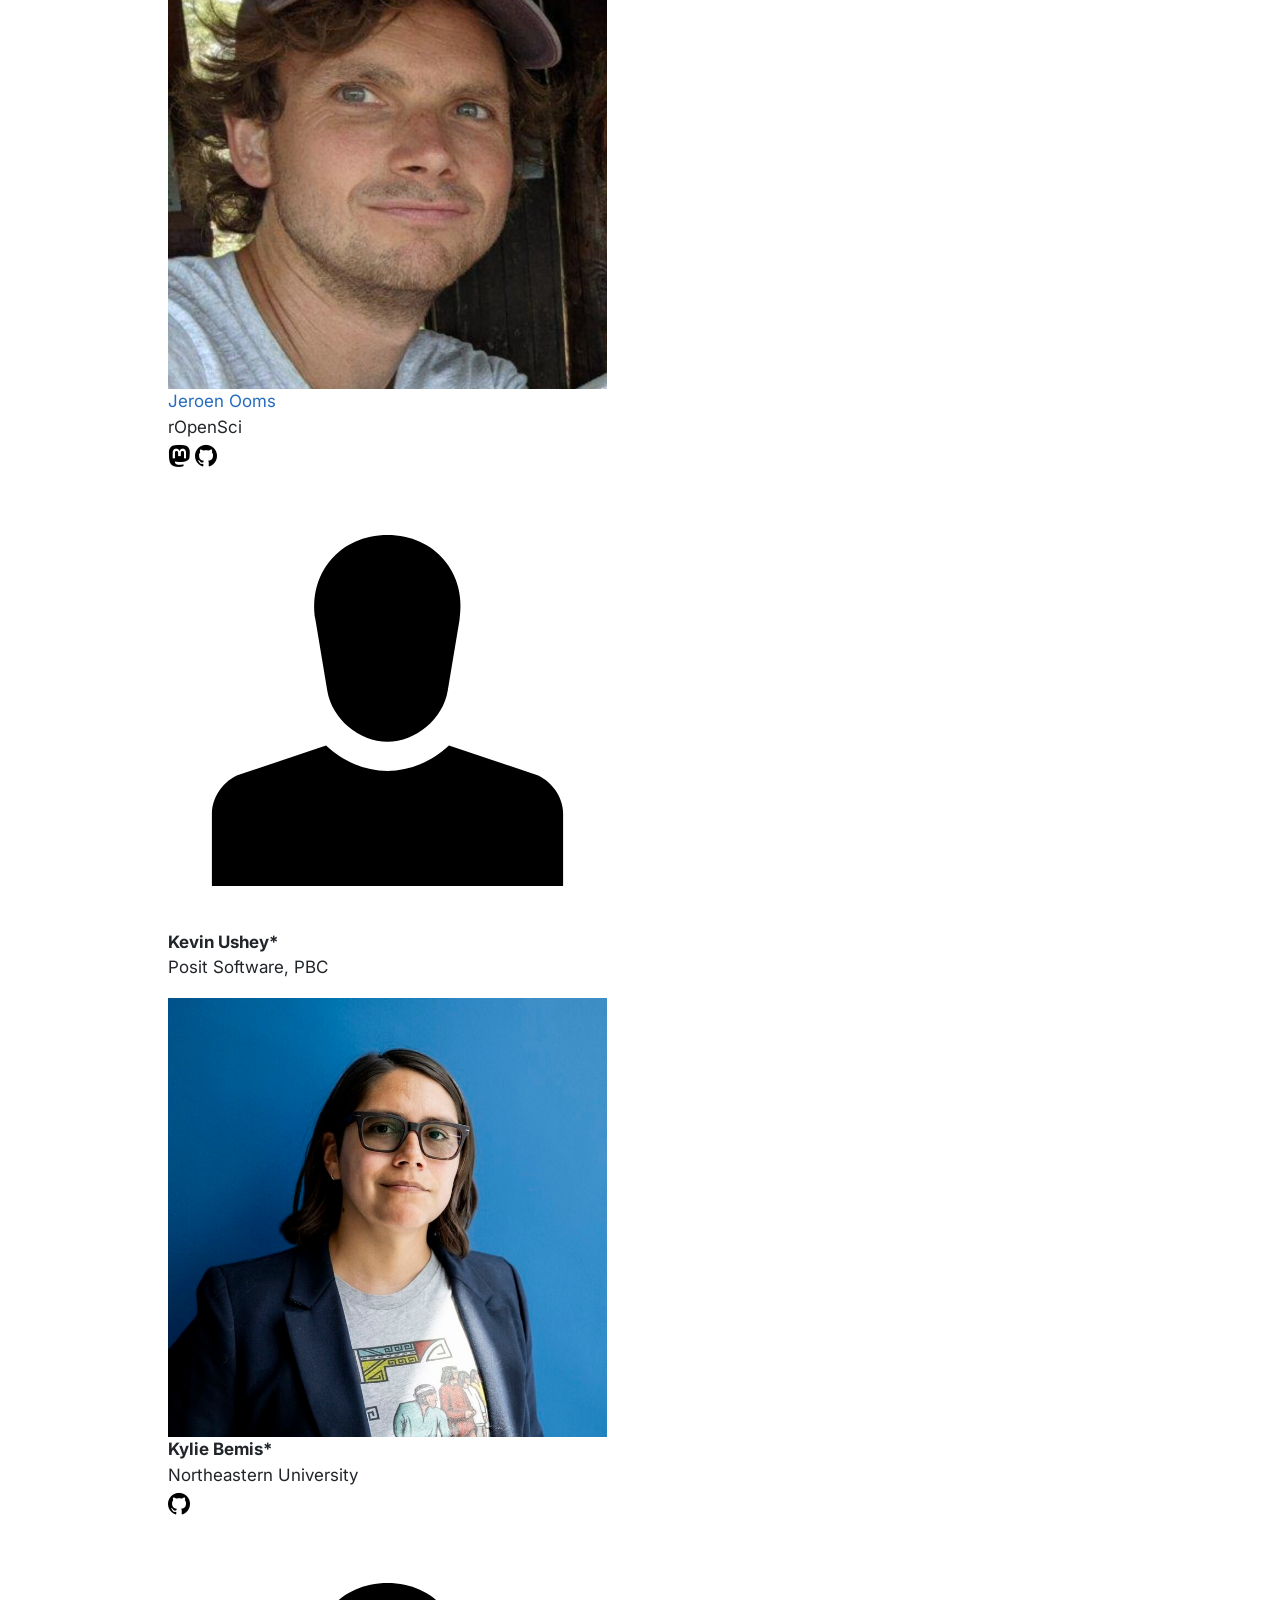
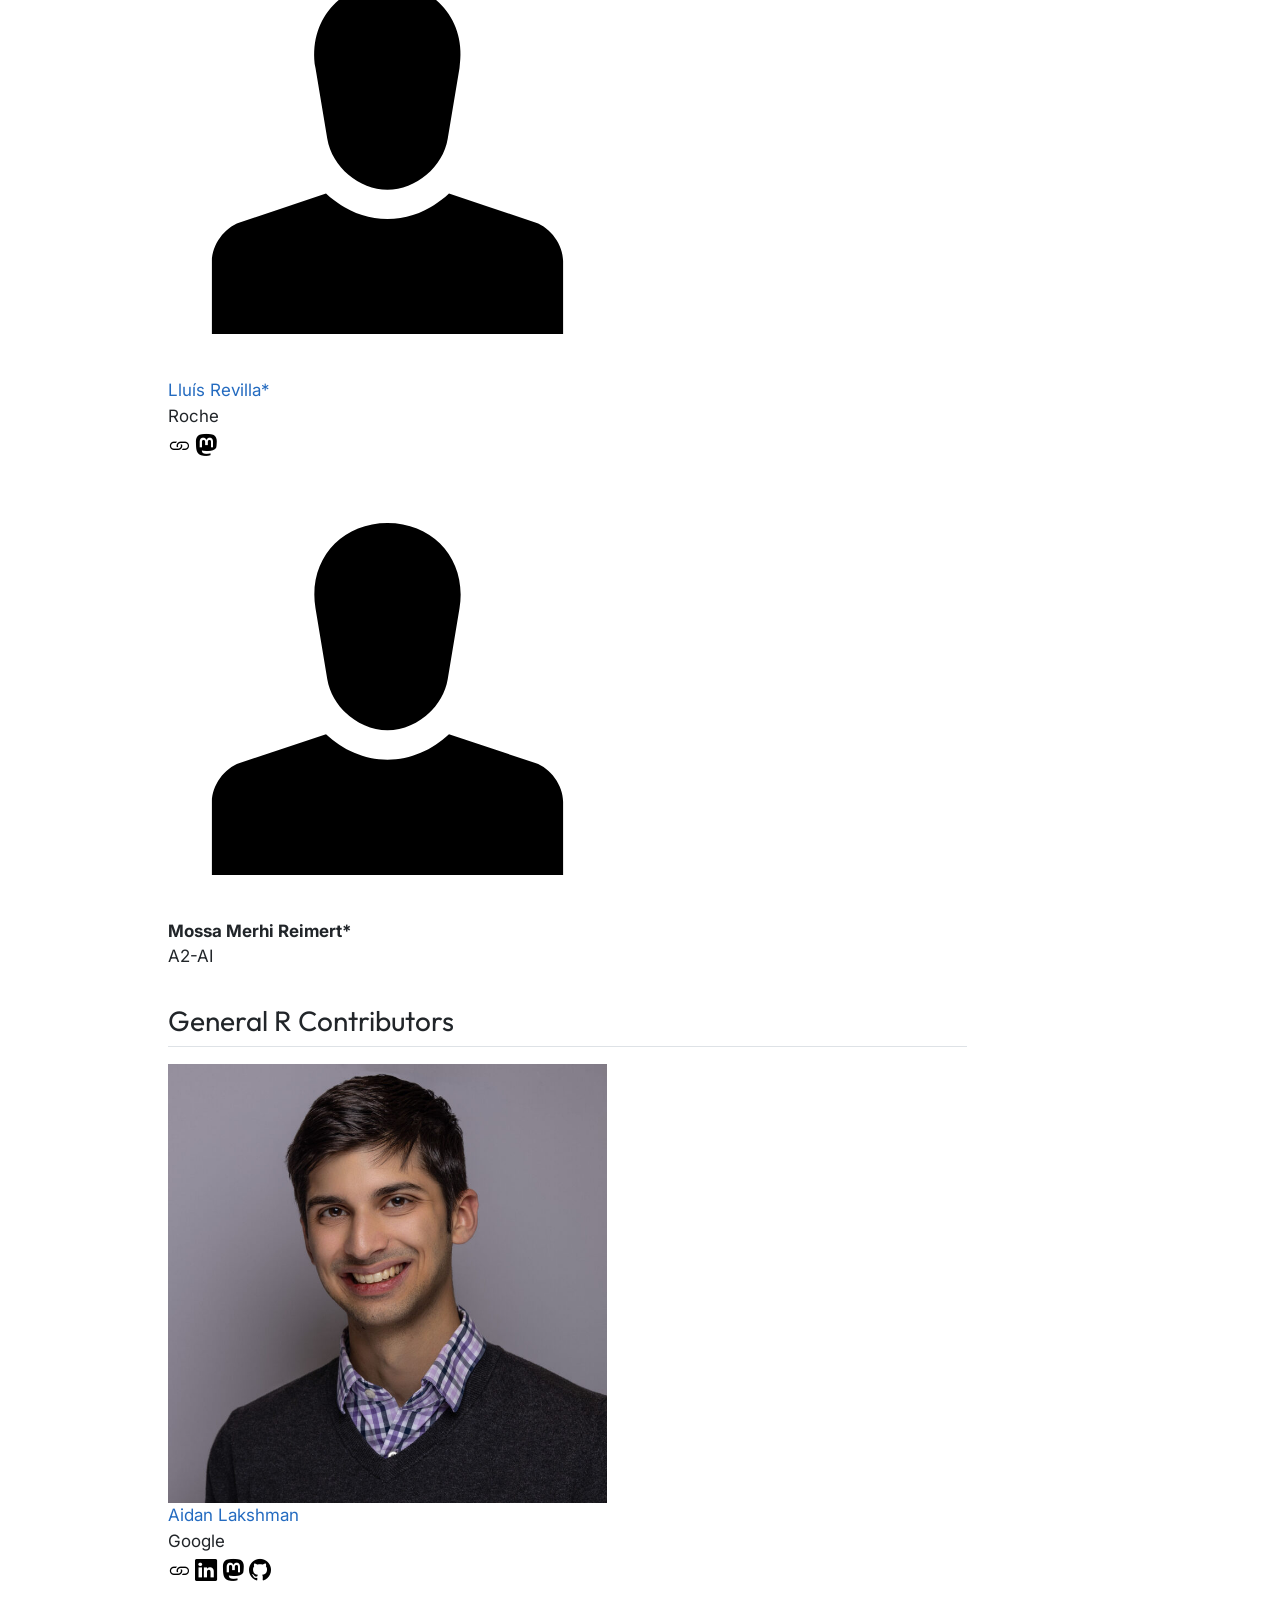
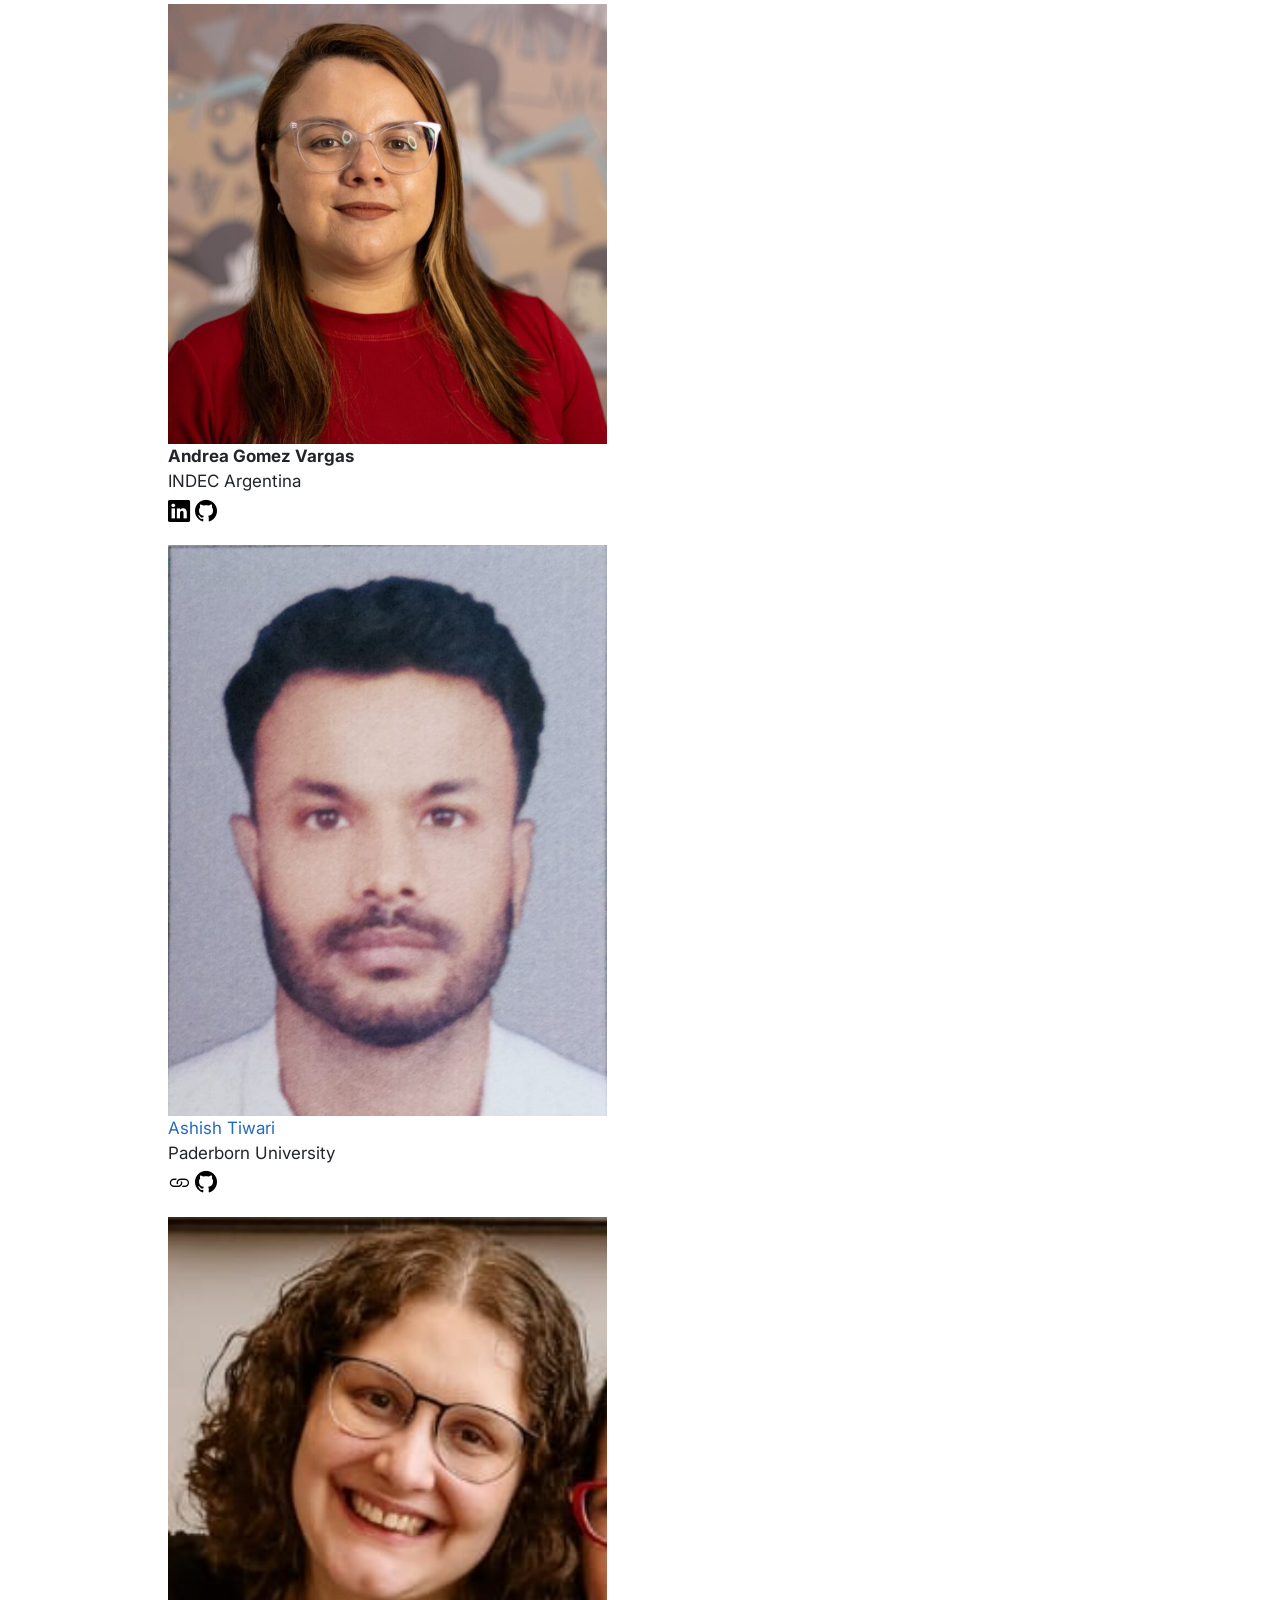
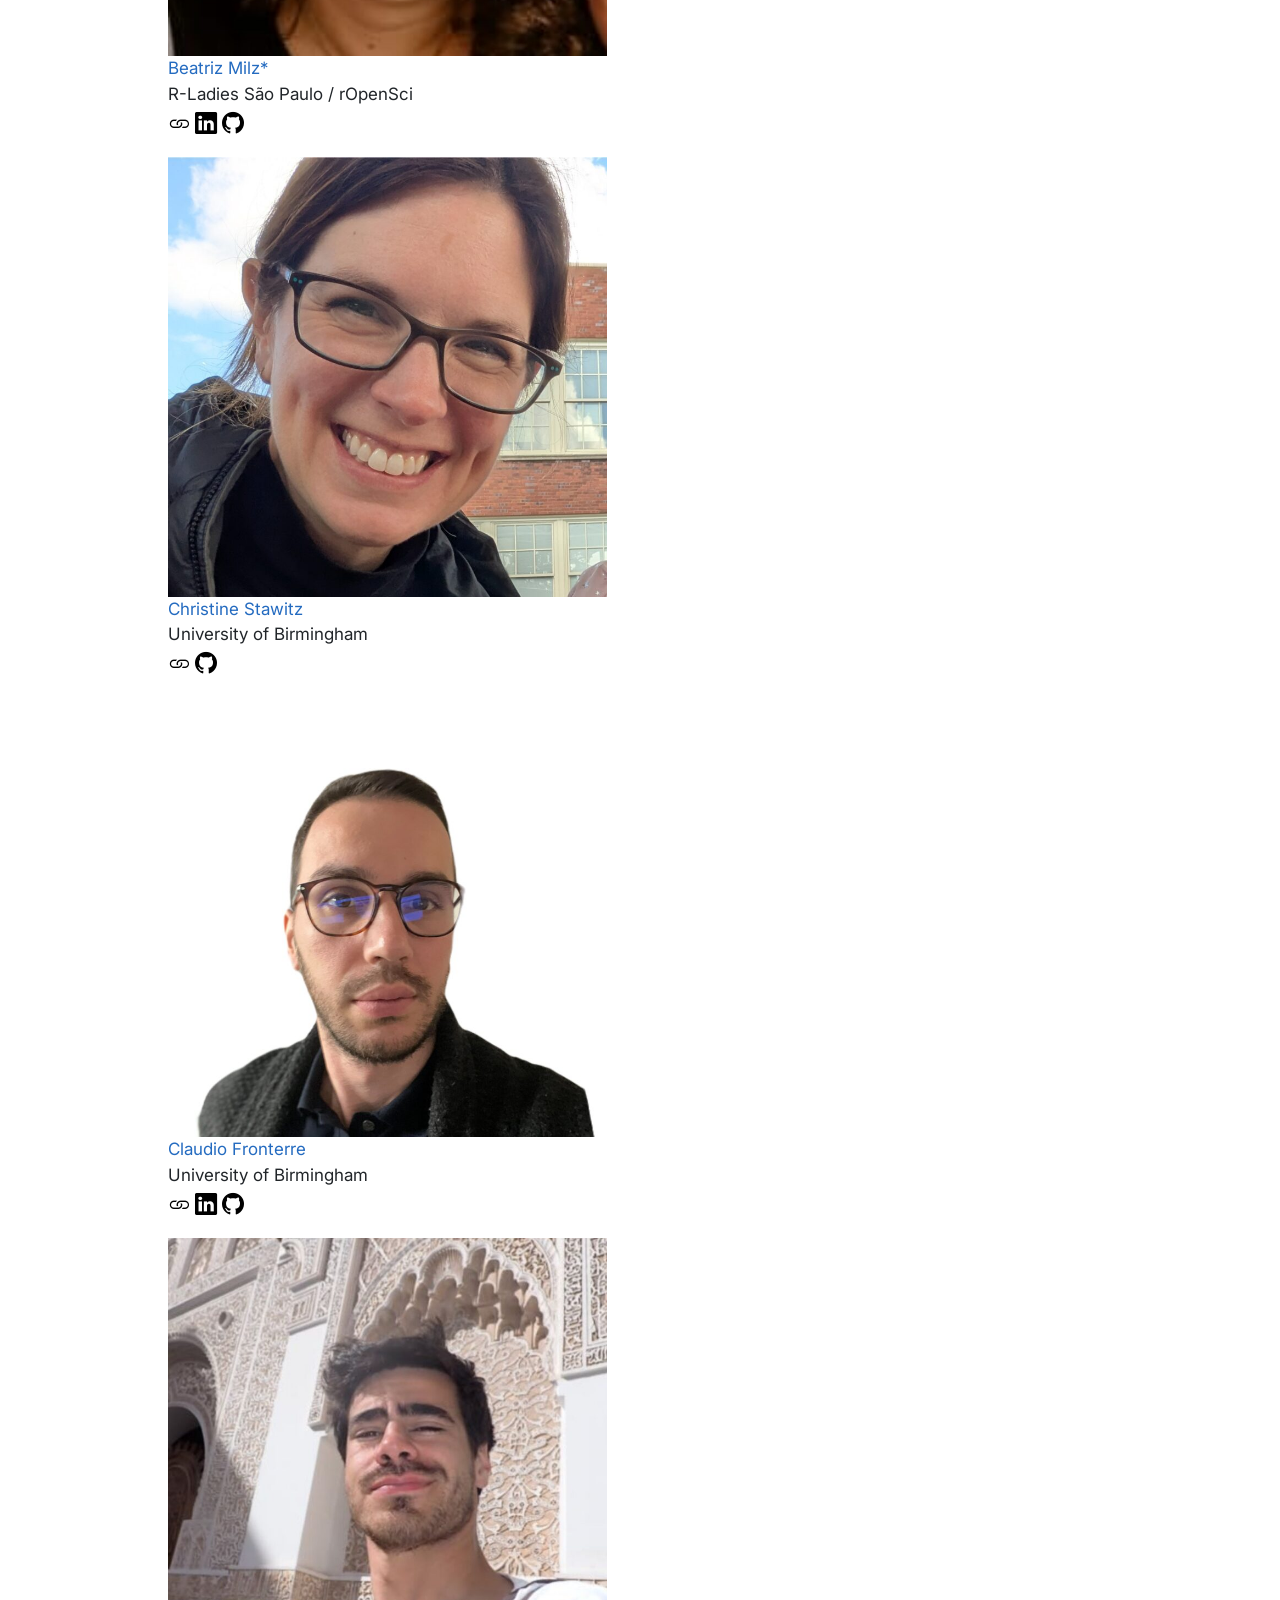
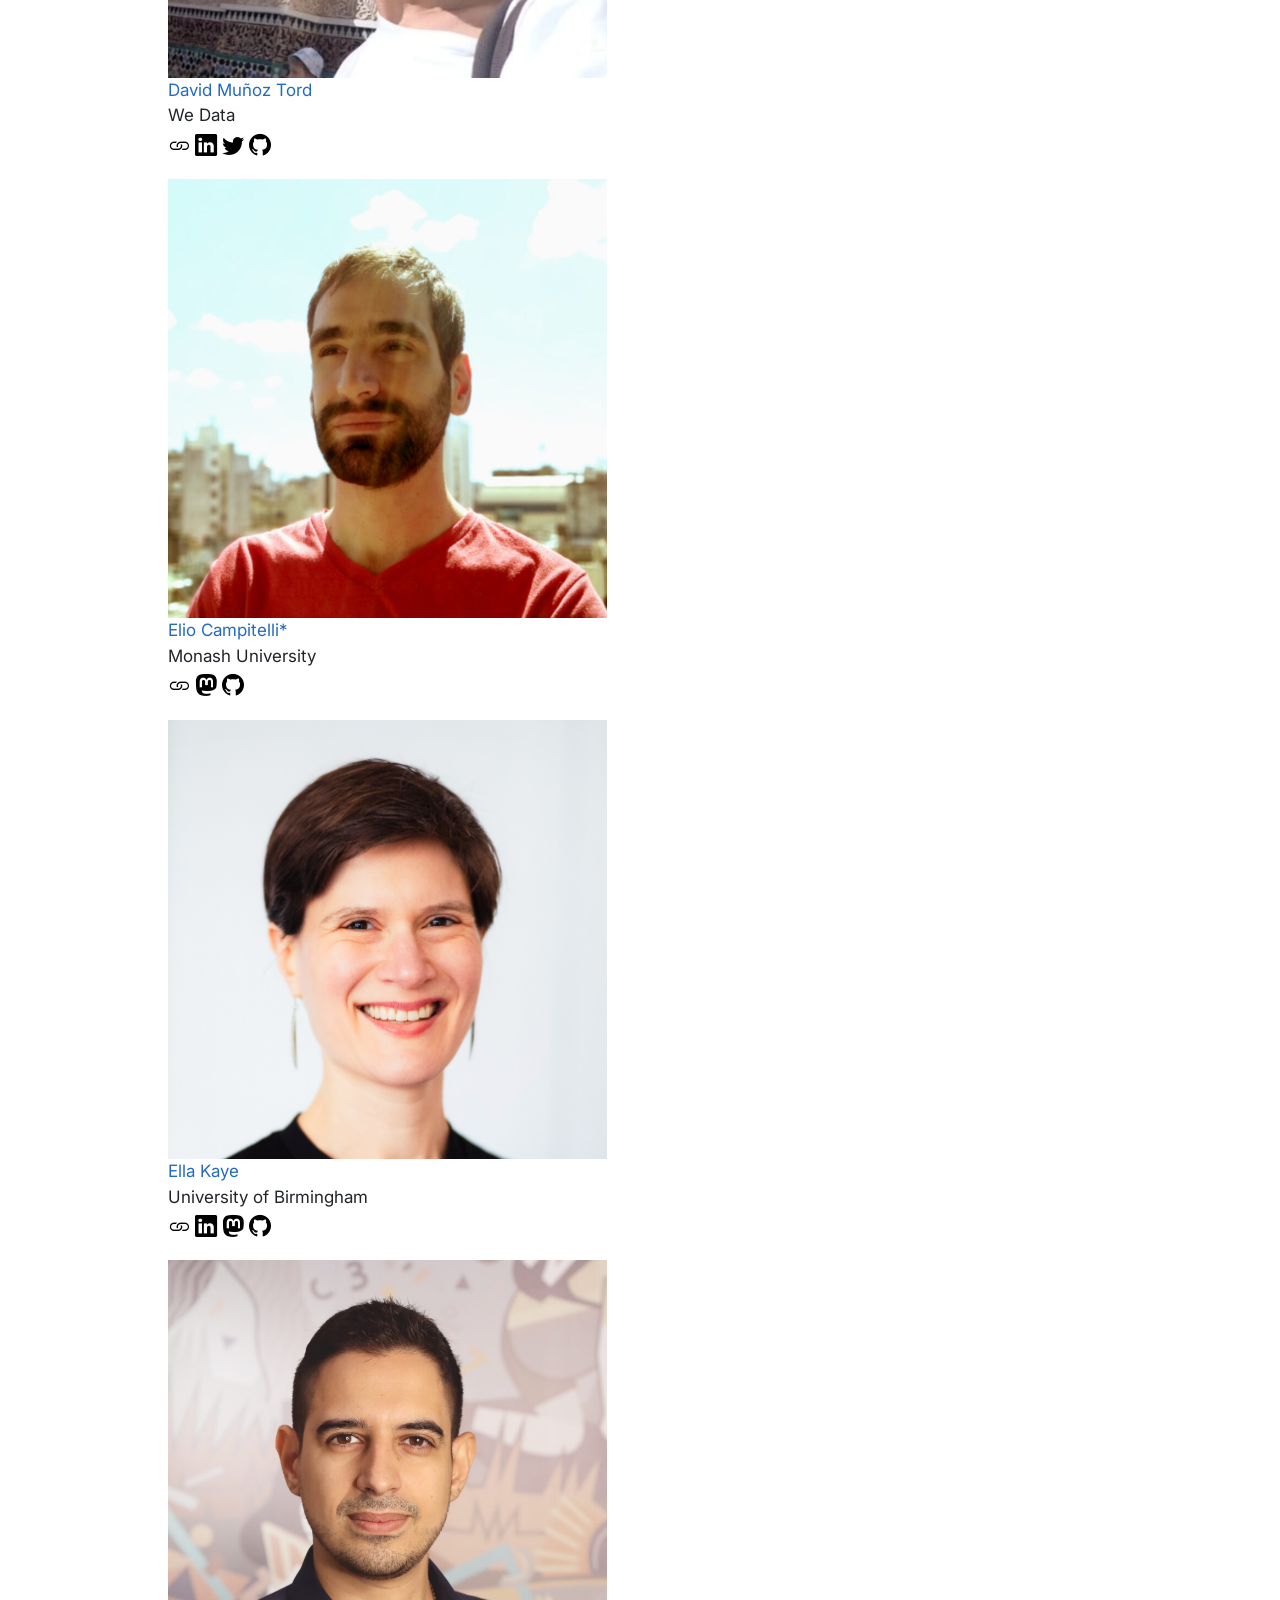
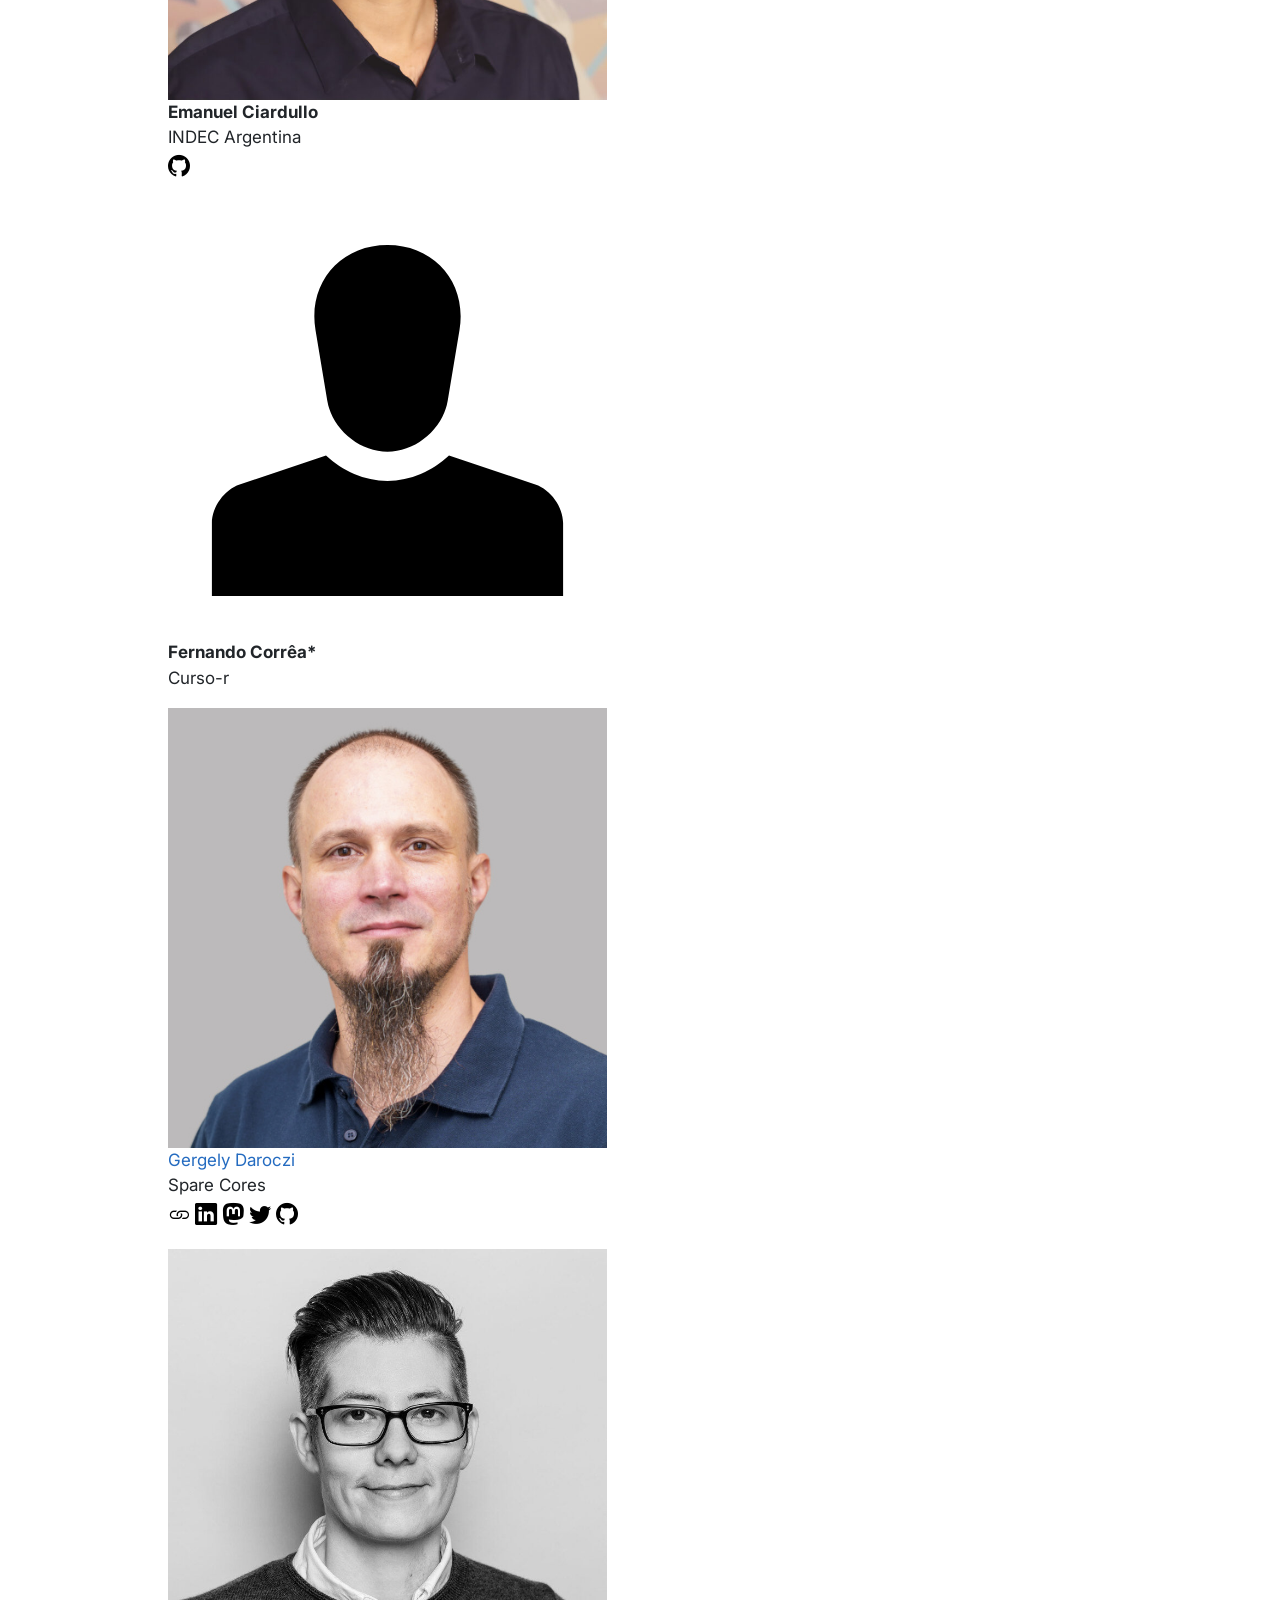
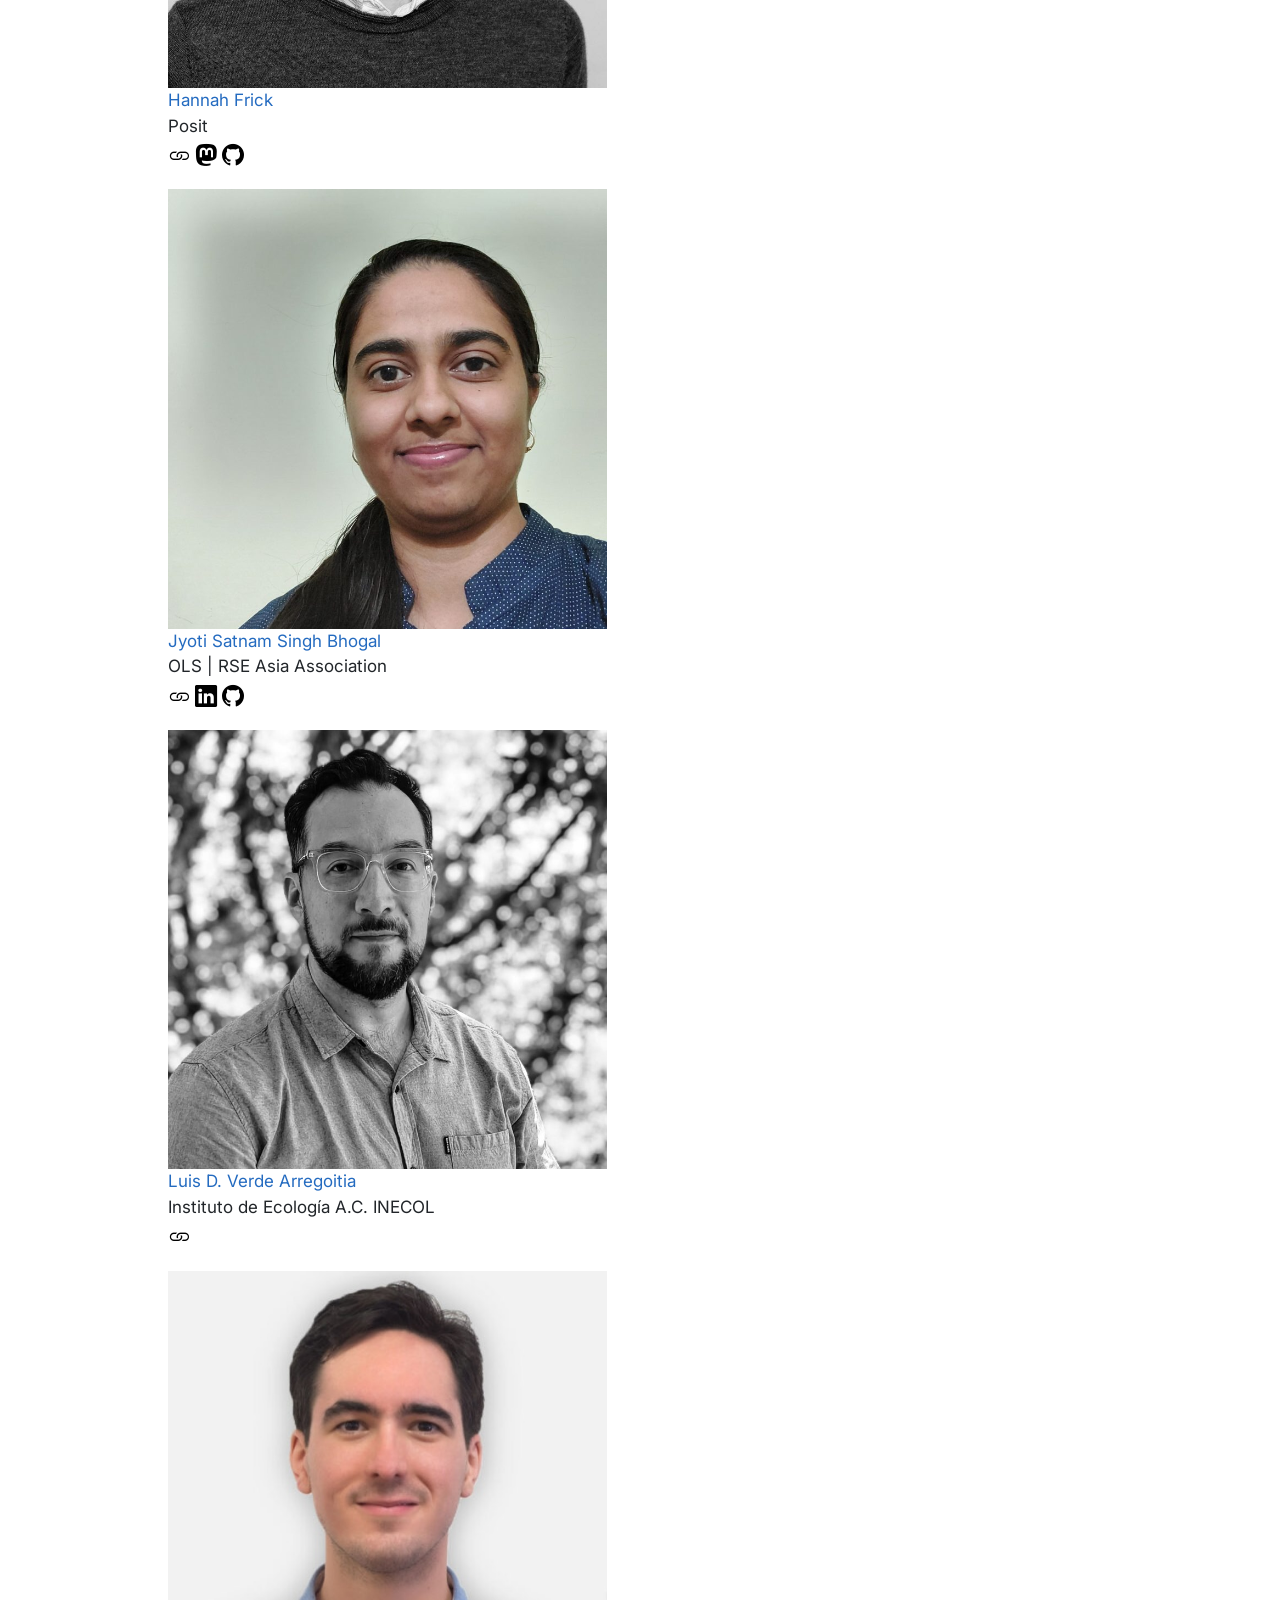
==== commit 2f9aed2e: "Built site for gh-pages" ====
--- a/participants/index.html
+++ b/participants/index.html
@@ -412,10 +412,10 @@
 <p><img src="../participants/optimized/CYYXF-claudio-fronterre.jpg" alt="Headshot of Claudio Fronterre" style="width:55%"> <br> <a href="https://research.birmingham.ac.uk/en/persons/claudio-fronterre/" target="_blank" style="text-decoration:none">Claudio Fronterre</a> <br> University of Birmingham <br> <a href="https://research.birmingham.ac.uk/en/persons/claudio-fronterre/" target="_blank" style="text-decoration:none"><i class="bi-link " style="font-size: 1.3em;color: #000000;" role="img" aria-hidden="true"></i></a> <a href="https://www.linkedin.com/in/claudio-fronterre/" target="_blank" style="text-decoration:none"><i class="bi-linkedin " style="font-size: 1.3em;color: #000000;" role="img" aria-hidden="true"></i></a> <a href="https://github.com/claudiofronterre" target="_blank" style="text-decoration:none"><i class="bi-github " style="font-size: 1.3em;color: #000000;" role="img" aria-hidden="true"></i></a></p>
 </div>
 <div>
-<p><img src="../participants/optimized/SZ99H-david-munoz-tord.jpg" alt="Headshot of David Munoz Tord" style="width:55%"> <br> <a href="https://munoztd0.github.io/homepage/" target="_blank" style="text-decoration:none">David Munoz Tord</a> <br> We Days <br> <a href="https://munoztd0.github.io/homepage/" target="_blank" style="text-decoration:none"><i class="bi-link " style="font-size: 1.3em;color: #000000;" role="img" aria-hidden="true"></i></a></p>
-</div>
-<div>
-<p><img src="../participants/optimized/MJ739-elio-campitelli.jpg" alt="Headshot of Elio Campitelli" style="width:55%"> <br> <a href="https://eliocamp.github.io/" target="_blank" style="text-decoration:none">Elio Campitelli*</a> <br> University of Buenos Aires <br> <a href="https://eliocamp.github.io/" target="_blank" style="text-decoration:none"><i class="bi-link " style="font-size: 1.3em;color: #000000;" role="img" aria-hidden="true"></i></a> <a href="https://mastodon.social/@eliocamp" target="_blank" style="text-decoration:none"><i class="bi-mastodon " style="font-size: 1.3em;color: #000000;" role="img" aria-hidden="true"></i></a> <a href="https://eliocamp.github.io/" target="_blank" style="text-decoration:none"><i class="bi-github " style="font-size: 1.3em;color: #000000;" role="img" aria-hidden="true"></i></a></p>
+<p><img src="../participants/optimized/SZ99H-david-munoz-tord.jpg" alt="Headshot of David Munoz Tord" style="width:55%"> <br> <a href="https://munoztd0.github.io/homepage/" target="_blank" style="text-decoration:none">David Muñoz Tord</a> <br> We Data <br> <a href="https://wedata.ch/" target="_blank" style="text-decoration:none"><i class="bi-link " style="font-size: 1.3em;color: #000000;" role="img" aria-hidden="true"></i></a> <a href="https://www.linkedin.com/in/david-munoz-tord-409639150/" target="_blank" style="text-decoration:none"><i class="bi-linkedin " style="font-size: 1.3em;color: #000000;" role="img" aria-hidden="true"></i></a> <a href="https://x.com/tord_munoz" target="_blank" style="text-decoration:none"><i class="bi-twitter " style="font-size: 1.3em;color: #000000;" role="img" aria-hidden="true"></i></a> <a href="https://github.com/munoztd0" target="_blank" style="text-decoration:none"><i class="bi-github " style="font-size: 1.3em;color: #000000;" role="img" aria-hidden="true"></i></a></p>
+</div>
+<div>
+<p><img src="../participants/optimized/MJ739-elio-campitelli.jpg" alt="Headshot of Elio Campitelli" style="width:55%"> <br> <a href="https://eliocamp.github.io/" target="_blank" style="text-decoration:none">Elio Campitelli*</a> <br> Monash University <br> <a href="https://eliocamp.github.io/" target="_blank" style="text-decoration:none"><i class="bi-link " style="font-size: 1.3em;color: #000000;" role="img" aria-hidden="true"></i></a> <a href="https://mastodon.social/@eliocamp" target="_blank" style="text-decoration:none"><i class="bi-mastodon " style="font-size: 1.3em;color: #000000;" role="img" aria-hidden="true"></i></a> <a href="https://github.com/eliocamp" target="_blank" style="text-decoration:none"><i class="bi-github " style="font-size: 1.3em;color: #000000;" role="img" aria-hidden="true"></i></a></p>
 </div>
 <div>
 <p><img src="../media/ella_kaye.jpeg" alt="Headshot of Ella Kaye" style="width:55%"> <br> <a href="https://ellakaye.co.uk" target="_blank" style="text-decoration:none">Ella Kaye</a> <br> University of Birmingham <br> <a href="https://ellakaye.co.uk" target="_blank" style="text-decoration:none"><i class="bi-link " style="font-size: 1.3em;color: #000000;" role="img" aria-hidden="true"></i></a> <a href="https://www.linkedin.com/in/EllaKaye/" target="_blank" style="text-decoration:none"><i class="bi-linkedin " style="font-size: 1.3em;color: #000000;" role="img" aria-hidden="true"></i></a> <a href="https://fosstodon.org/@ellakaye" target="_blank" style="text-decoration:none"><i class="bi-mastodon " style="font-size: 1.3em;color: #000000;" role="img" aria-hidden="true"></i></a> <a href="https://github.com/EllaKaye" target="_blank" style="text-decoration:none"><i class="bi-github " style="font-size: 1.3em;color: #000000;" role="img" aria-hidden="true"></i></a></p>
@@ -440,6 +440,7 @@
 </div>
 <div>
 <p><img src="../participants/optimized/UQKQT-mauricio-vargas-sepulveda.jpg" alt="Headshot of Mauricio Vargas Sepulveda" style="width:55%"> <br> <a href="https://github.com/pachadotdev" target="_blank" style="text-decoration:none">Mauricio Vargas Sepulveda</a> <br> University of Surrey <br> <a href="https://github.com/pachadotdev" target="_blank" style="text-decoration:none"><i class="bi-link " style="font-size: 1.3em;color: #000000;" role="img" aria-hidden="true"></i></a> <a href="https://github.com/pachadotdev" target="_blank" style="text-decoration:none"><i class="bi-github " style="font-size: 1.3em;color: #000000;" role="img" aria-hidden="true"></i></a></p>
+</div>
 <div>
 <p><img src="../media/reshot-icon-human-person-6P2MCTEQ95.svg" alt="Generic person icon" style="width:55%"> <br><b> Nicholas Cooley* </b><br> University of Limerick <br></p>
 </div>
@@ -450,7 +451,7 @@
 <p><img src="../participants/optimized/WH3R9-ossama_edbali.jpg" alt="Headshot of Ossama Edbali" style="width:55%"> <br> <a href="https://ossamaedbali.me/" target="_blank" style="text-decoration:none">Ossama Edbali</a> <br> University of Birmingham <br> <a href="https://ossamaedbali.me/" target="_blank" style="text-decoration:none"><i class="bi-link " style="font-size: 1.3em;color: #000000;" role="img" aria-hidden="true"></i></a> <a href="https://www.linkedin.com/in/ossamaedbali/" target="_blank" style="text-decoration:none"><i class="bi-linkedin " style="font-size: 1.3em;color: #000000;" role="img" aria-hidden="true"></i></a> <a href="https://github.com/oss6" target="_blank" style="text-decoration:none"><i class="bi-github " style="font-size: 1.3em;color: #000000;" role="img" aria-hidden="true"></i></a></p>
 </div>
 <div>
-<p><img src="../participants/optimized/LGYDV-pao_corrales.jpg" alt="Headshot of Paola Corrales" style="width:55%"> <br> <a href="https://paocorrales.github.io/ " target="_blank" style="text-decoration:none">Paola Corrales</a> <br> UBA-CIMA-CONICET <br> <a href="https://paocorrales.github.io/ " target="_blank" style="text-decoration:none"><i class="bi-link " style="font-size: 1.3em;color: #000000;" role="img" aria-hidden="true"></i></a> <a href="https://fosstodon.org/@paocorrales" target="_blank" style="text-decoration:none"><i class="bi-mastodon " style="font-size: 1.3em;color: #000000;" role="img" aria-hidden="true"></i></a></p>
+<p><img src="../participants/optimized/LGYDV-pao_corrales.jpg" alt="Headshot of Paola Corrales" style="width:55%"> <br> <a href="https://paocorrales.github.io/ " target="_blank" style="text-decoration:none">Paola Corrales</a> <br> 21st Century Weather - ANU <br> <a href="https://fosstodon.org/@paocorrales" target="_blank" style="text-decoration:none"><i class="bi-mastodon " style="font-size: 1.3em;color: #000000;" role="img" aria-hidden="true"></i></a> <a href="https://paocorrales.github.io/ " target="_blank" style="text-decoration:none"><i class="bi-github " style="font-size: 1.3em;color: #000000;" role="img" aria-hidden="true"></i></a></p>
 </div>
 <div>
 <p><img src="../participants/optimized/HSPXE-patricia-loto.jpg" alt="Headshot of Patricia Andrea Lotto" style="width:55%"> <br> <a href="https://patricia-loto.netlify.app/" target="_blank" style="text-decoration:none">Patricia Andrea Lotto</a> <br> Dept of Informatics, UNN <br> <a href="https://www.linkedin.com/in/patricia-loto/" target="_blank" style="text-decoration:none"><i class="bi-linkedin " style="font-size: 1.3em;color: #000000;" role="img" aria-hidden="true"></i></a> <a href="https://github.com/patriloto" target="_blank" style="text-decoration:none"><i class="bi-github " style="font-size: 1.3em;color: #000000;" role="img" aria-hidden="true"></i></a></p>
@@ -467,7 +468,6 @@
 </div>
 
 
-</div>
 </section>
 
 </main> <!-- /main -->
